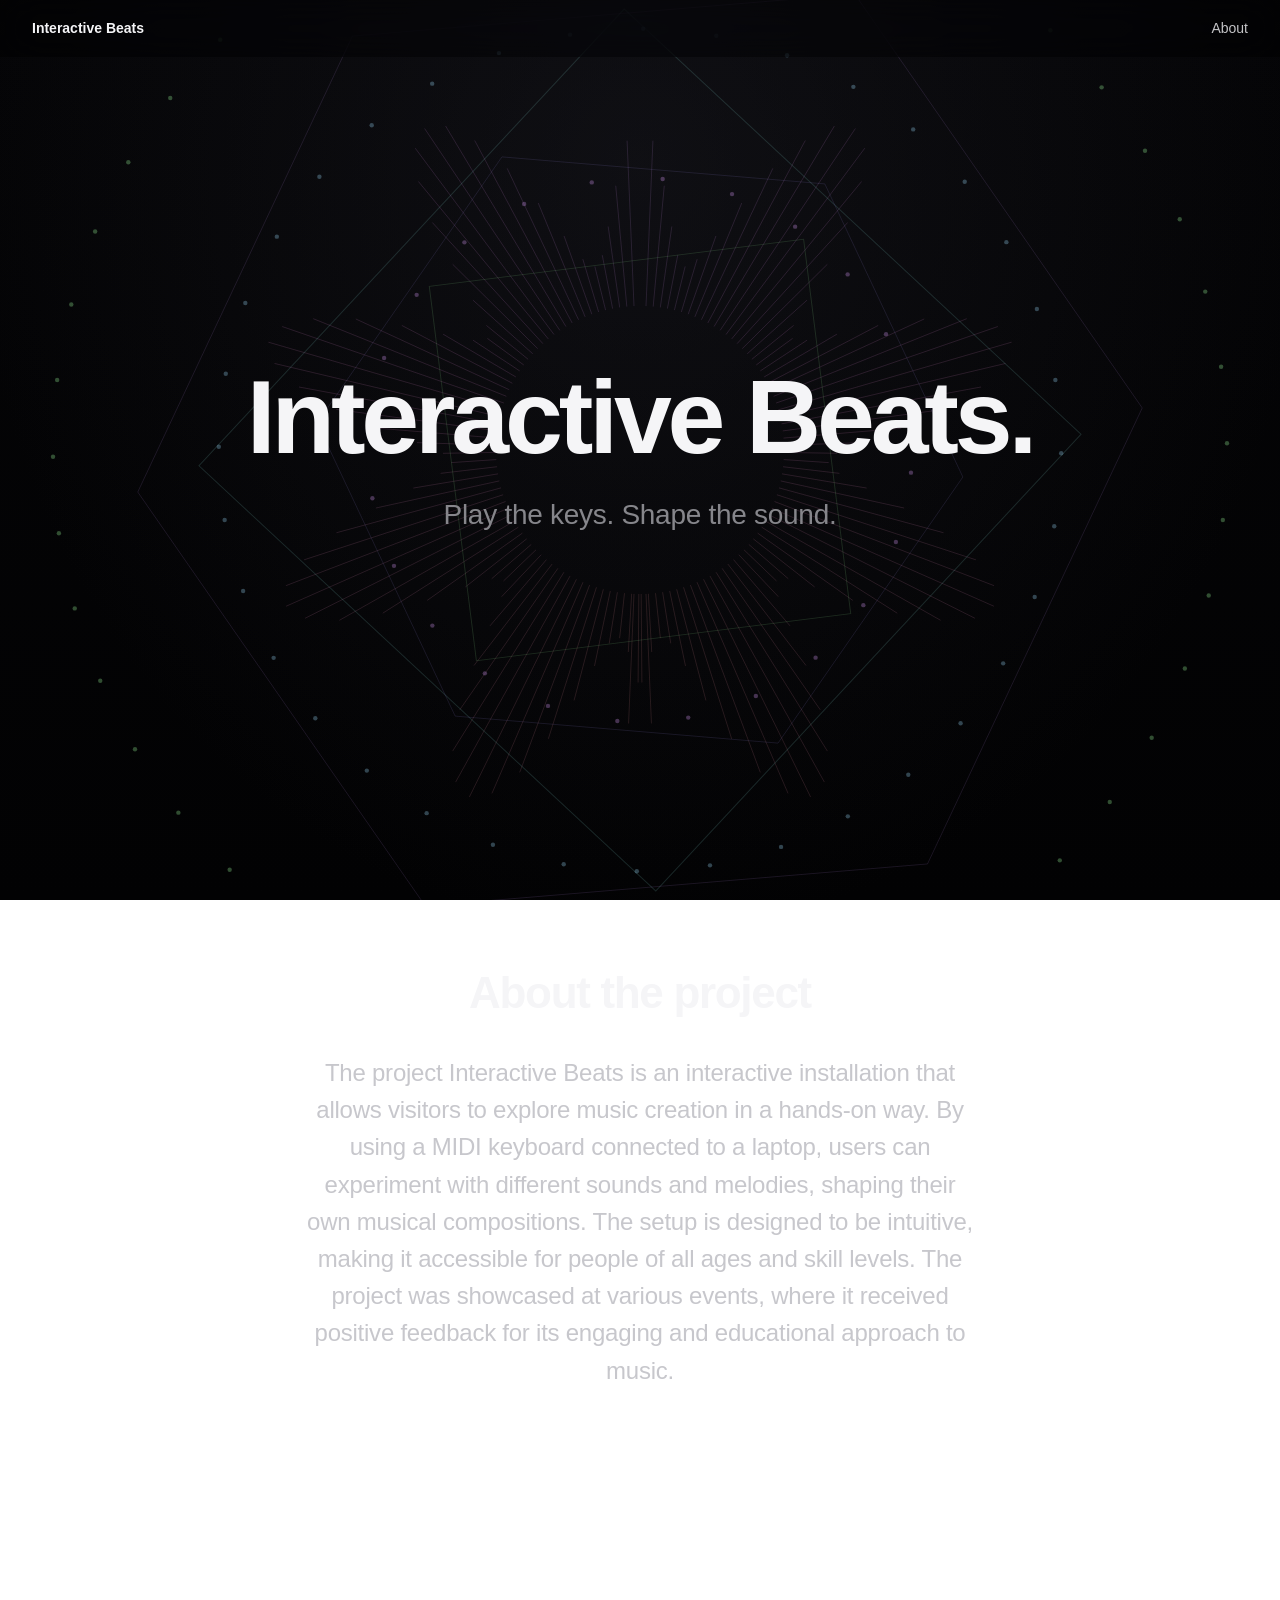
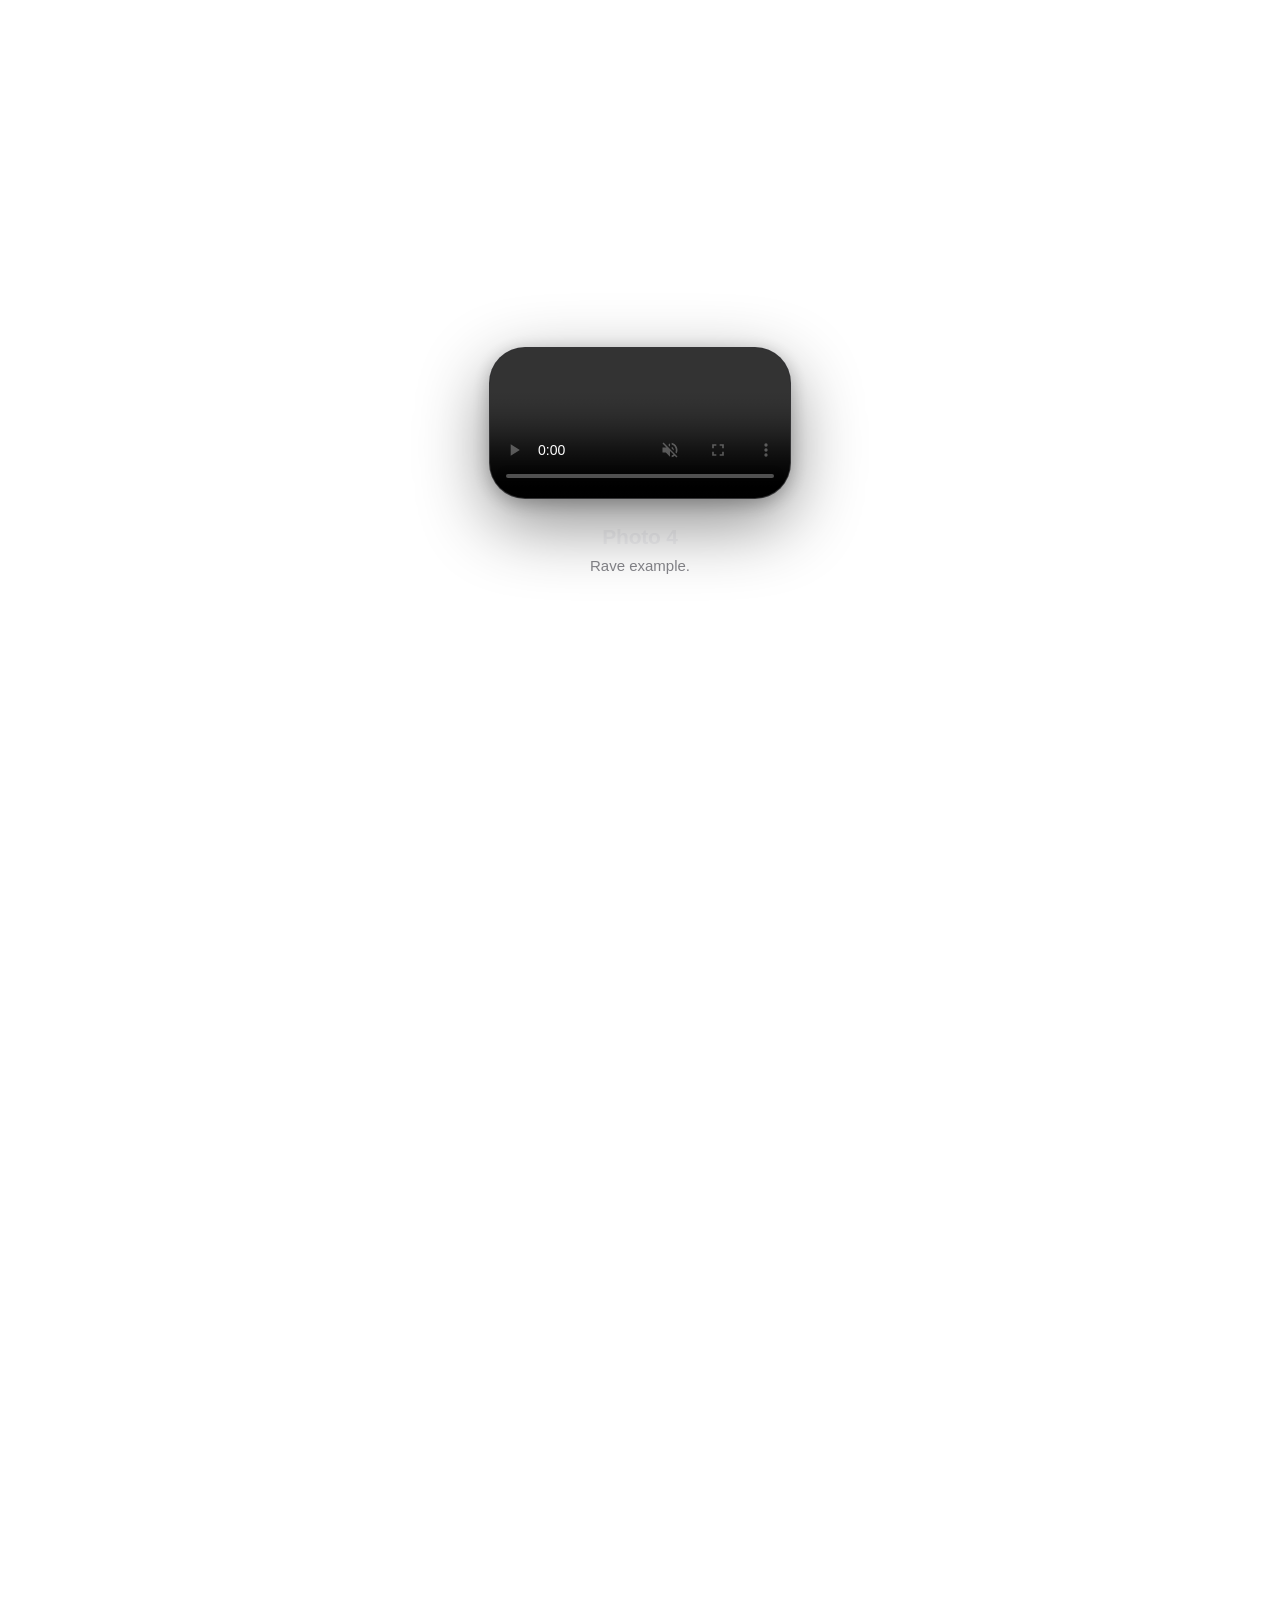
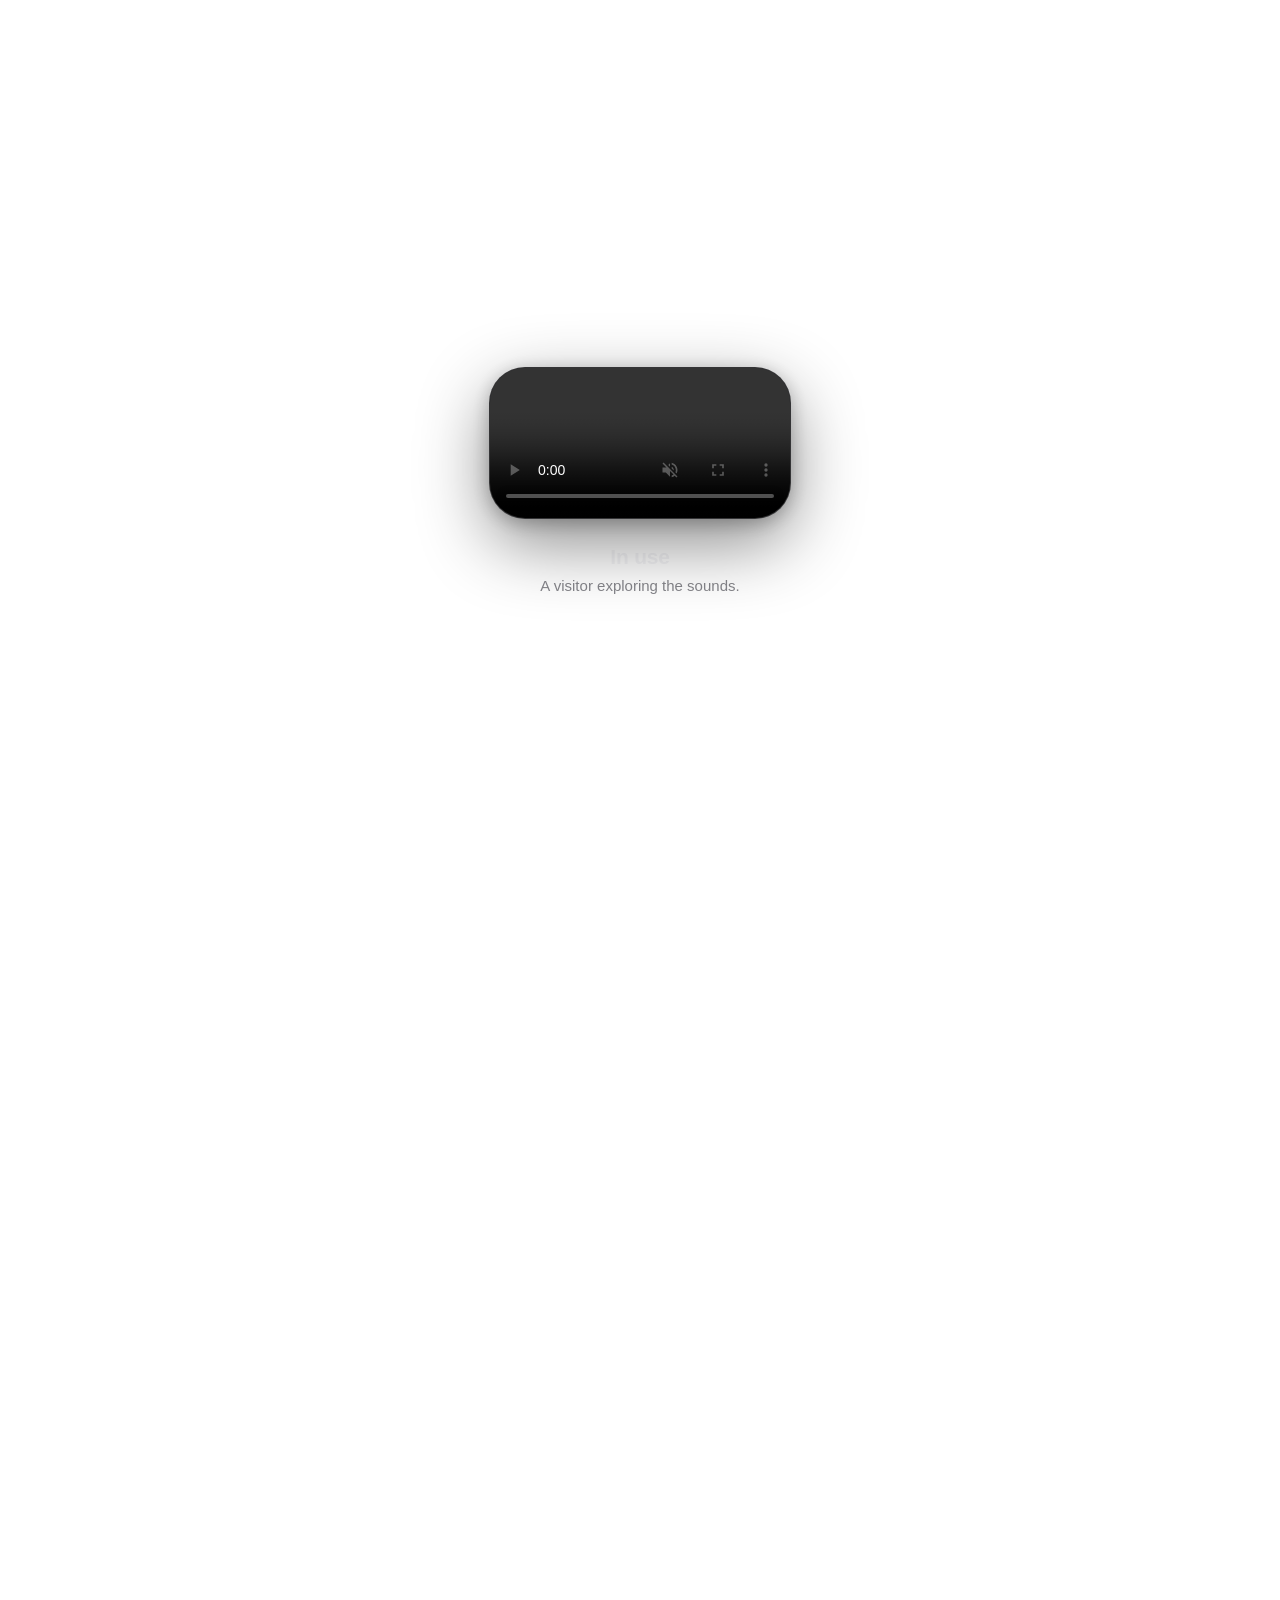
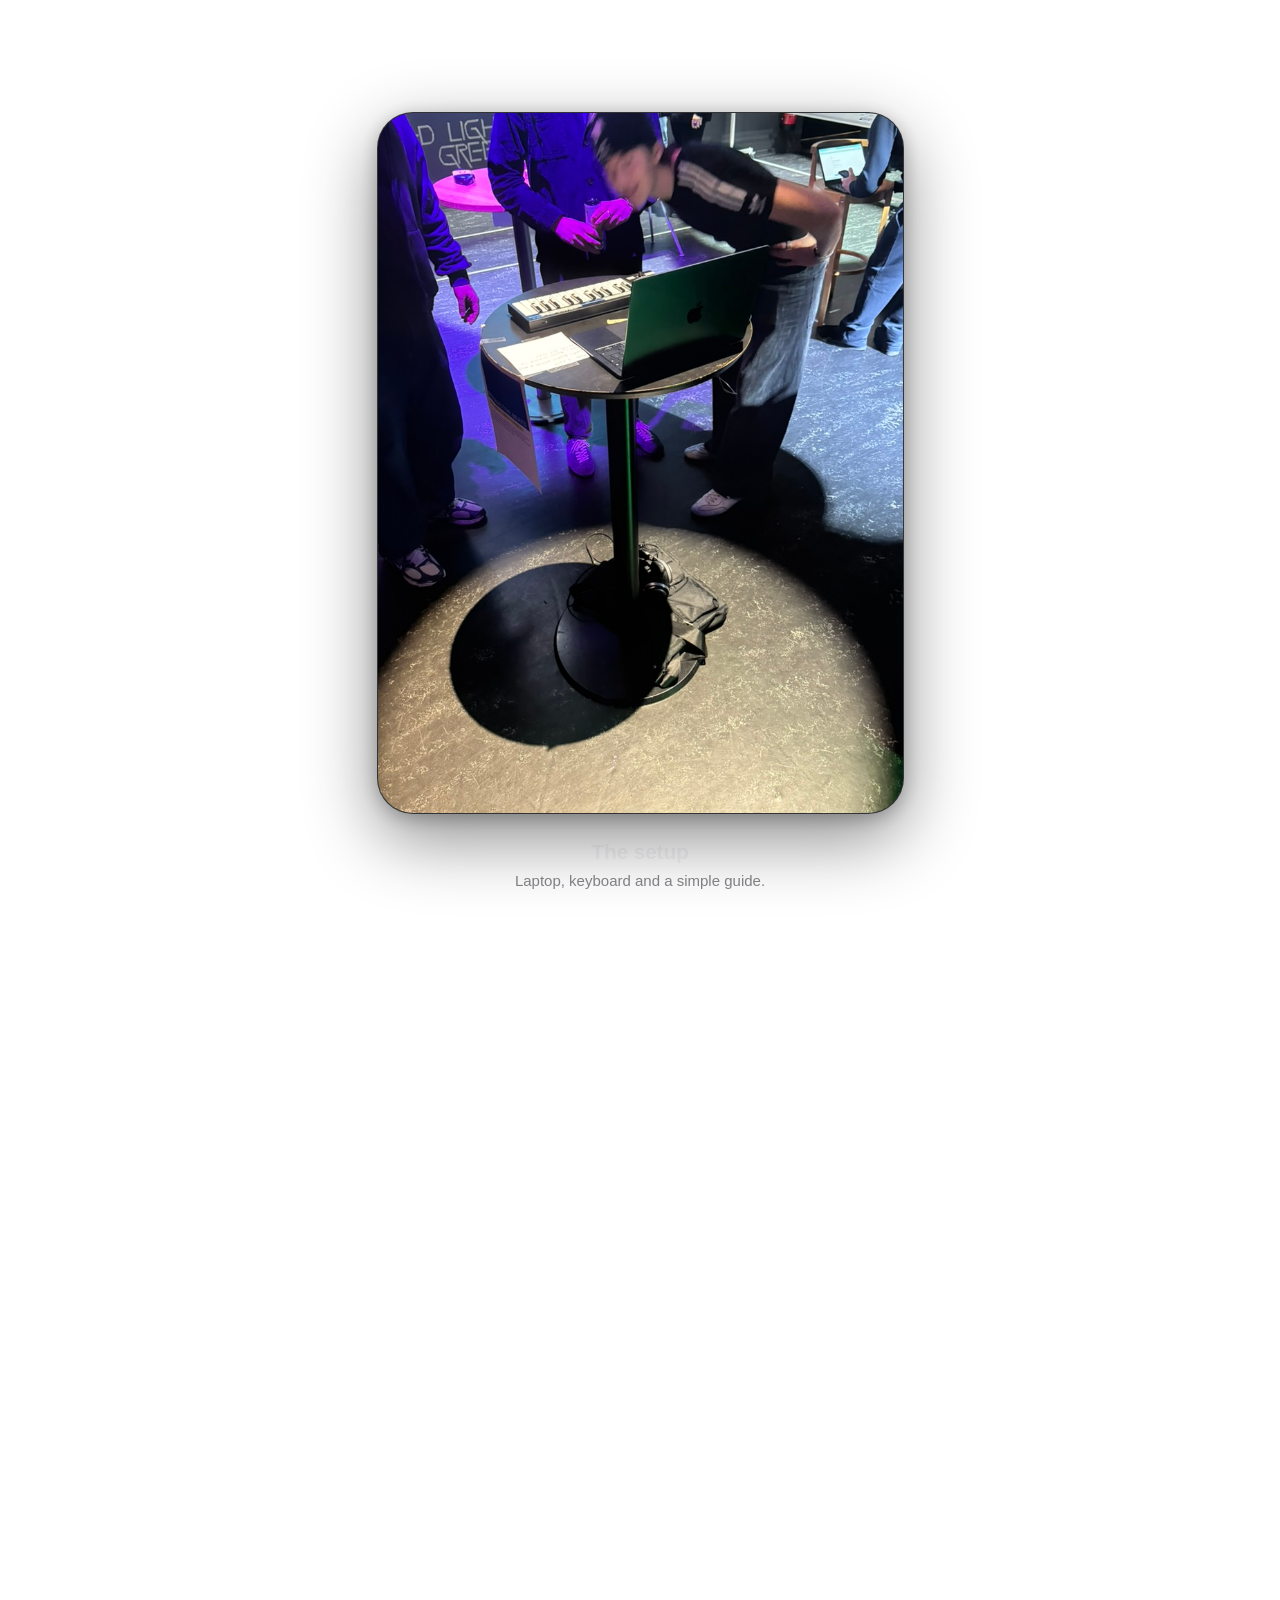
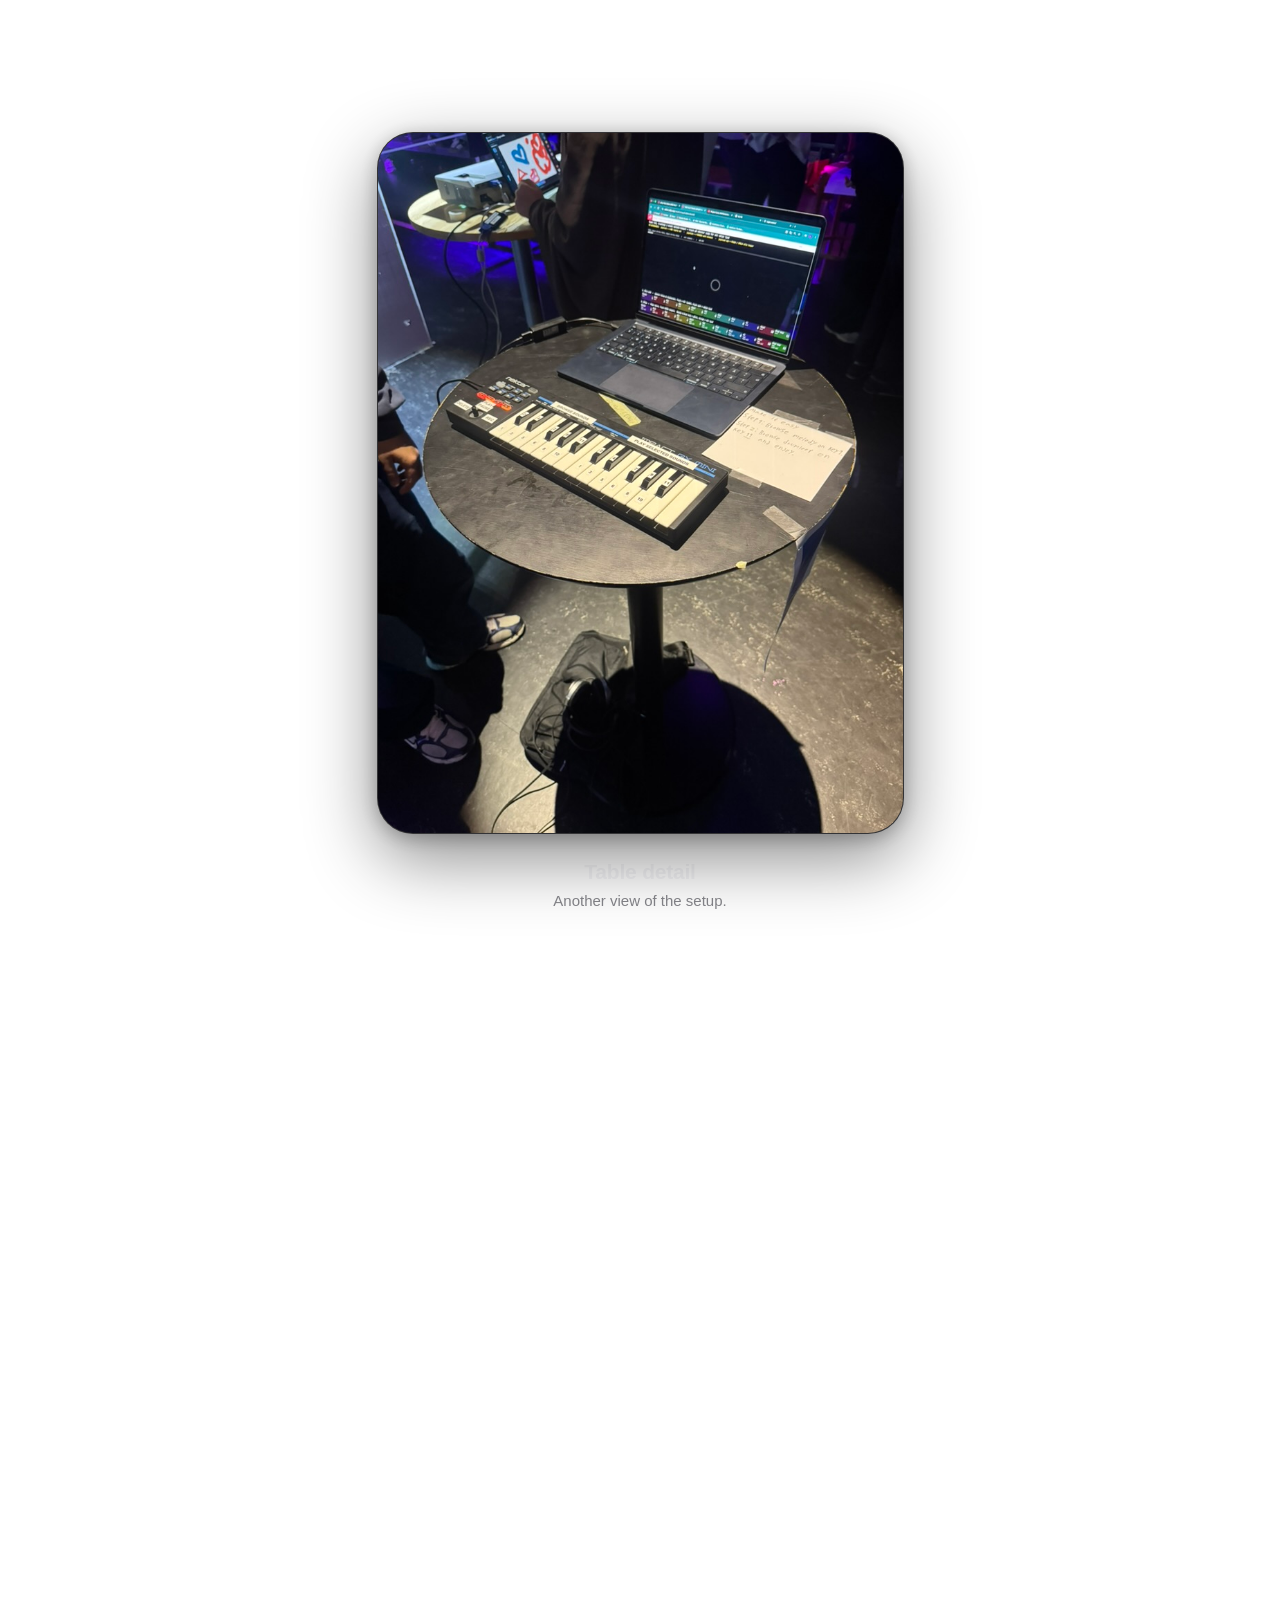
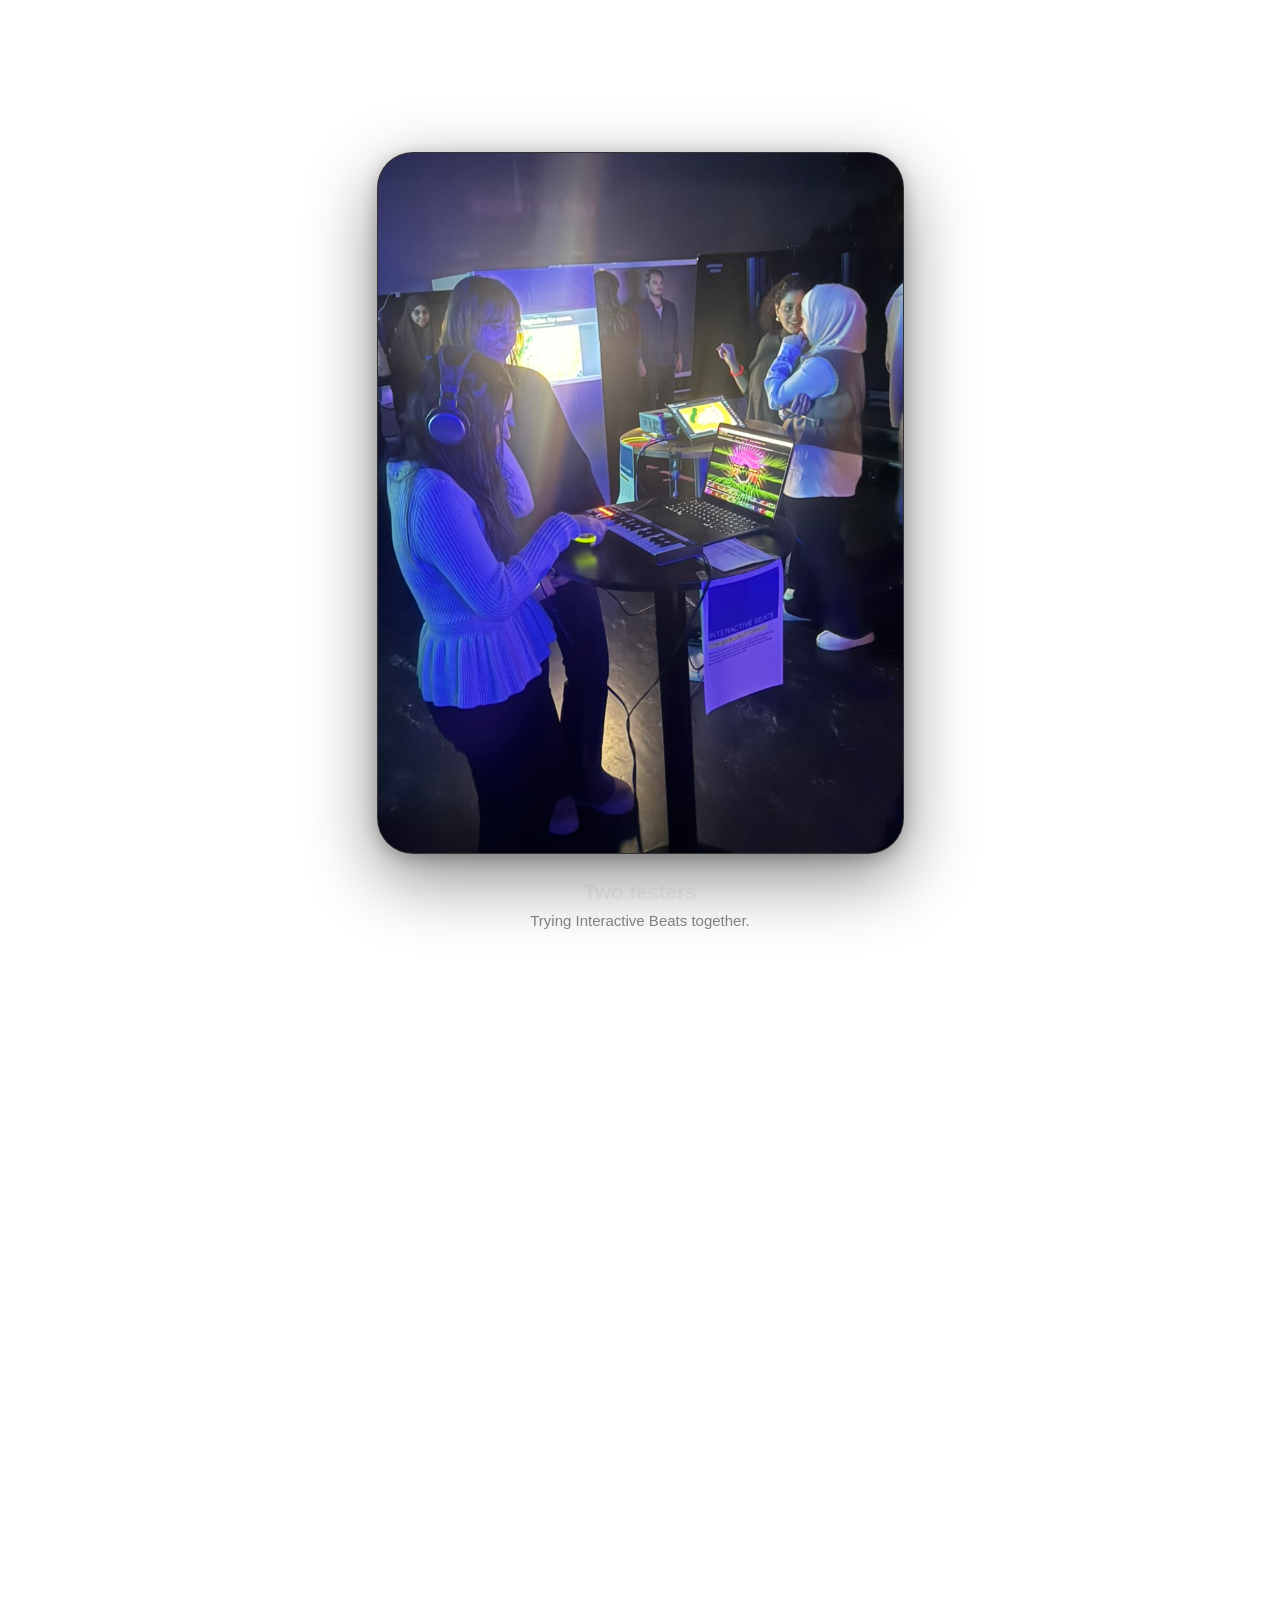
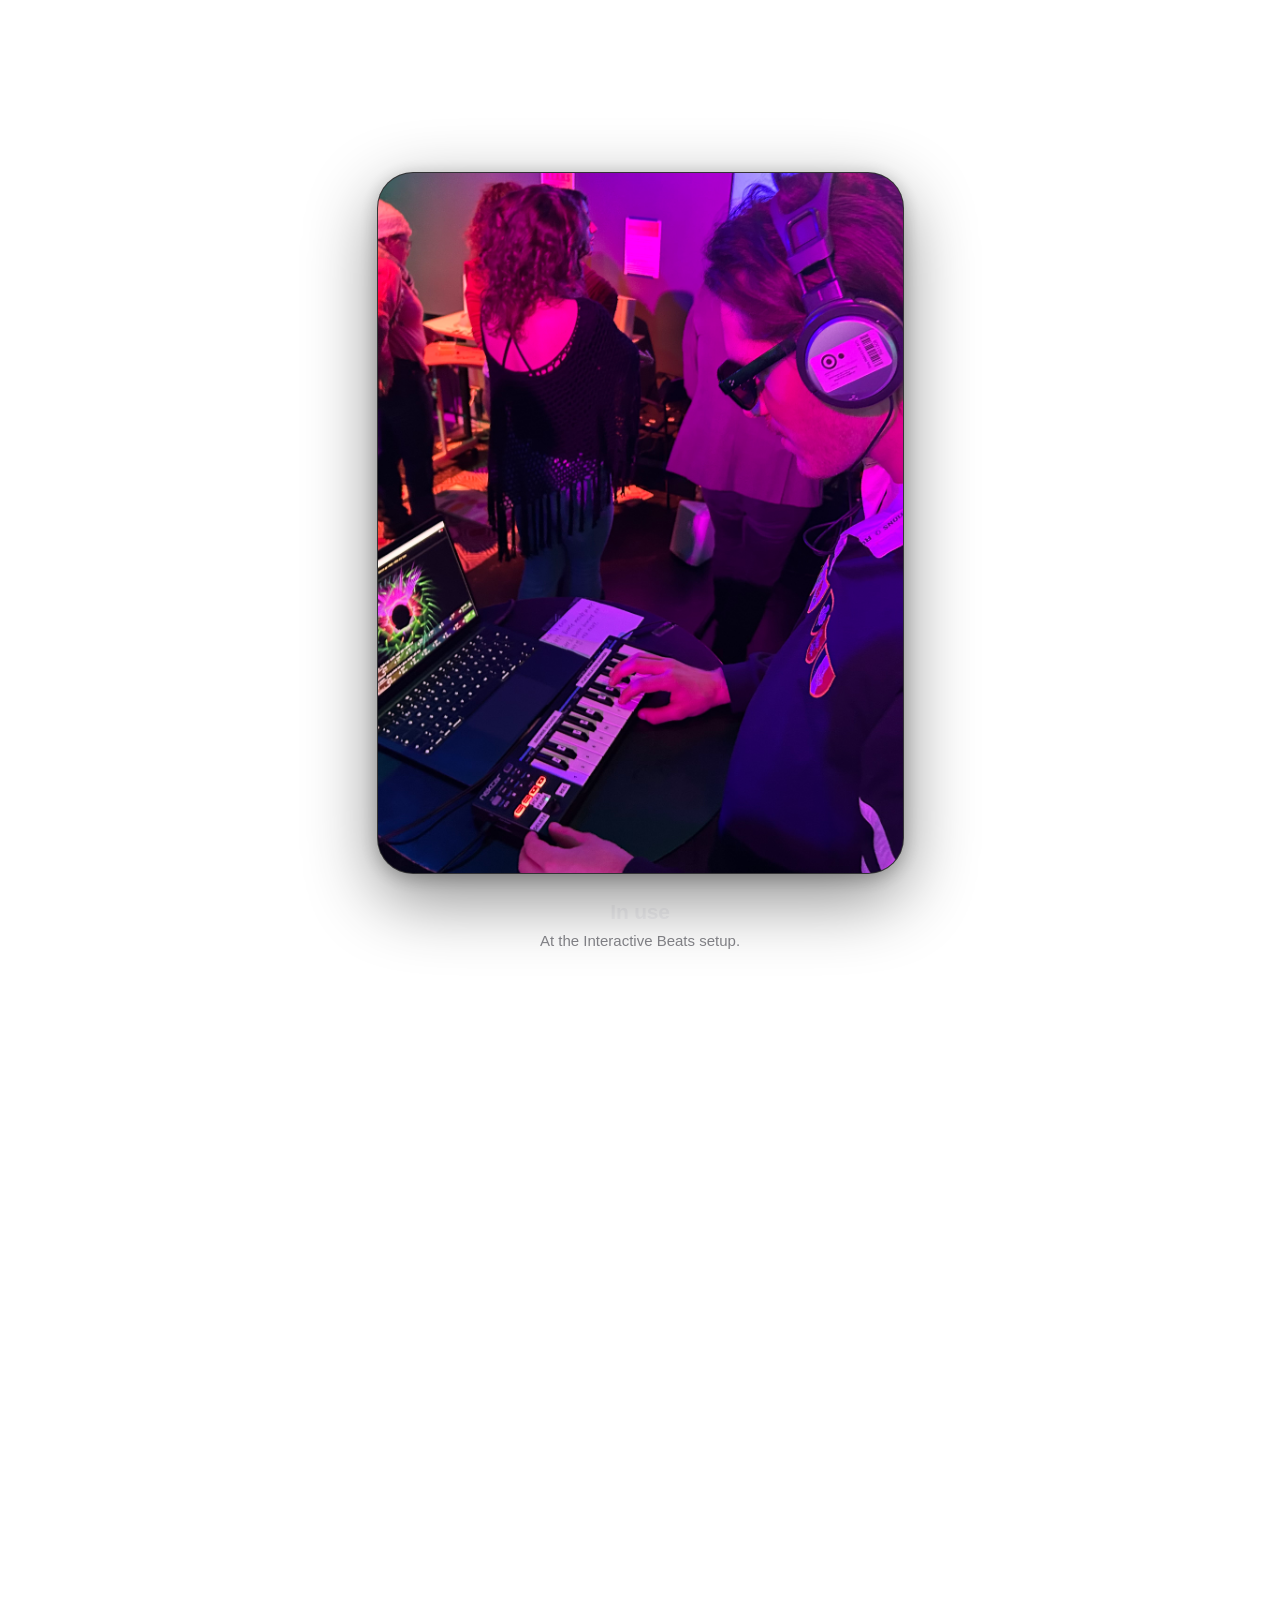
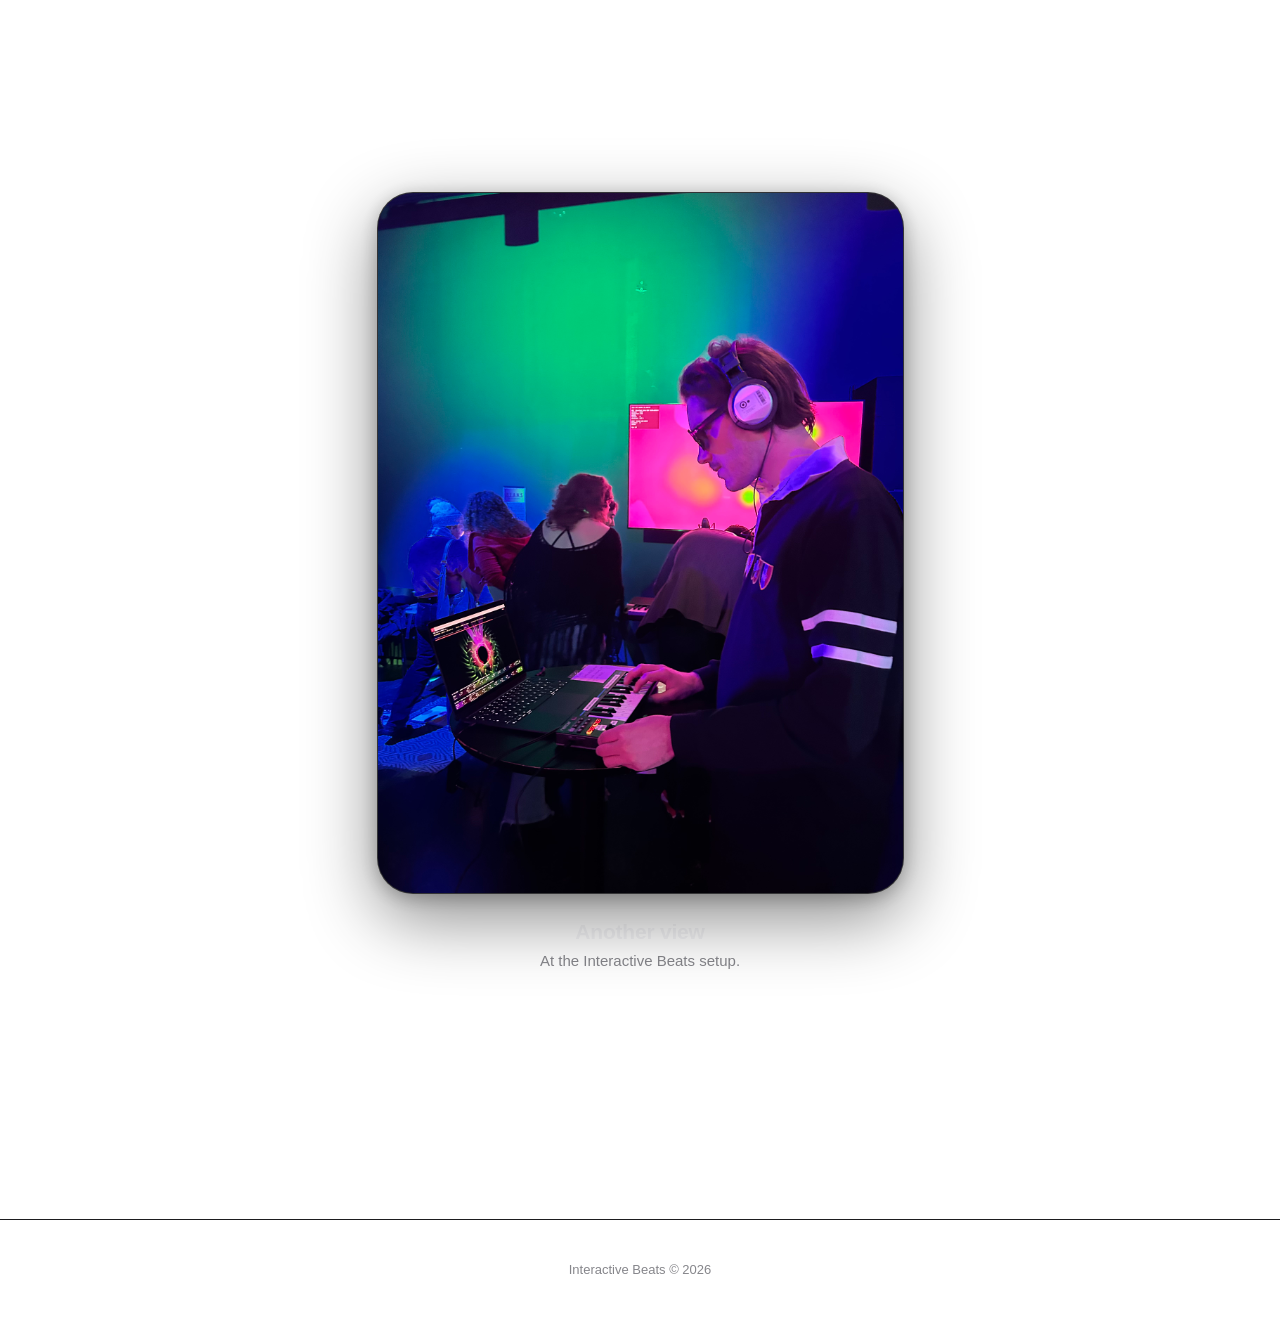
==== Index-3.html @ 43ae275c "next page next page 2" ====
<!DOCTYPE html>
<html lang="en">
<head>
    <meta charset="UTF-8">
    <meta name="viewport" content="width=device-width, initial-scale=1.0">
    <title>Interactive Beats</title>
    <style>
        :root {
            --bg: #050507;
            --fg: #f5f5f7;
            --muted: #86868b;
            --card: #1d1d1f;
            --radius: 36px;
        }

        * { box-sizing: border-box; margin: 0; padding: 0; }

        html { scroll-behavior: smooth; }

        body {
            background:
                radial-gradient(ellipse at 50% 18%, rgba(38, 38, 48, 0.32), transparent 42rem),
                linear-gradient(180deg, #050507 0%, #020203 100%);
            background-attachment: fixed;
            color: var(--fg);
            font-family: -apple-system, BlinkMacSystemFont, "SF Pro Display", "Helvetica Neue", Helvetica, Arial, sans-serif;
            -webkit-font-smoothing: antialiased;
            line-height: 1.5;
            isolation: isolate;
        }

        nav {
            position: fixed;
            top: 0;
            left: 0;
            right: 0;
            z-index: 20;
            display: flex;
            justify-content: space-between;
            align-items: center;
            padding: 18px 32px;
            backdrop-filter: saturate(180%) blur(20px);
            -webkit-backdrop-filter: saturate(180%) blur(20px);
            background: rgba(0,0,0,.45);
            font-size: 14px;
        }
        nav a { color: var(--fg); text-decoration: none; opacity: .8; transition: opacity .2s; }
        nav a:hover { opacity: 1; }
        nav .brand { font-weight: 600; opacity: 1; }

        .hero {
            min-height: 100vh;
            display: flex;
            flex-direction: column;
            align-items: center;
            justify-content: center;
            text-align: center;
            padding: 100px 24px;
        }
        .hero h1 {
            font-size: clamp(44px, 9vw, 104px);
            font-weight: 700;
            letter-spacing: -0.04em;
            line-height: 1.02;
        }
        .hero p {
            margin-top: 24px;
            font-size: clamp(19px, 2.6vw, 28px);
            color: var(--muted);
            letter-spacing: -0.01em;
        }

        .about {
            max-width: 720px;
            margin: 0 auto;
            padding: 60px 24px 140px;
            text-align: center;
        }
        .about h2 {
            font-size: clamp(28px, 4.5vw, 44px);
            font-weight: 700;
            letter-spacing: -0.03em;
            margin-bottom: 28px;
        }
        .about p {
            font-size: clamp(19px, 2.2vw, 24px);
            line-height: 1.55;
            color: #c7c7cc;
            letter-spacing: -0.01em;
        }

        /* Scroll story: each photo stays pinned until the next one arrives */
        .scene {
            height: 180vh;
            position: relative;
        }
        .frame {
            position: sticky;
            top: 0;
            height: 100vh;
            display: flex;
            flex-direction: column;
            align-items: center;
            justify-content: center;
            gap: 22px;
            padding: 80px 24px 40px;
            transform: translate3d(0, var(--frame-y, 0), 0);
            opacity: var(--frame-opacity, 1);
            will-change: transform, opacity;
            transition: transform 80ms linear, opacity 80ms linear;
        }
        .photo {
            height: min(78vh, 860px);
            aspect-ratio: 3 / 4;
            max-width: 100%;
            border-radius: var(--radius);
            overflow: hidden;
            background: var(--card);
            transform: translate3d(0, var(--photo-y, 0px), 0);
            will-change: transform;
            border: 1px solid rgba(255, 255, 255, 0.10);
            box-shadow:
                0 24px 70px rgba(0, 0, 0, 0.46),
                0 4px 18px rgba(0, 0, 0, 0.24),
                inset 0 1px 0 rgba(255, 255, 255, 0.08);
        }
        .photo.video-photo {
            display: block;
            width: auto;
            height: auto;
            aspect-ratio: auto;
            max-width: min(90vw, 1280px);
            max-height: min(68vh, 760px);
            object-fit: contain;
        }
        .photo img {
            width: 100%;
            height: 100%;
            object-fit: cover;
            display: block;
            border-radius: calc(var(--radius) - 1px);
            transform: scale(1.012);
        }

        .photo.placeholder {
            display: flex;
            align-items: center;
            justify-content: center;
            color: #48484a;
            font-size: 15px;
            letter-spacing: .06em;
            text-transform: uppercase;
            border: 1px dashed #2c2c2e;
        }

        .caption { text-align: center; }
        .caption h3 { font-size: 21px; font-weight: 600; letter-spacing: -0.01em; }
        .caption p { color: var(--muted); font-size: 15px; margin-top: 2px; }

        /* Last scene doesn't need the extra scroll room */
        .scene:last-of-type { height: 130vh; }

        footer {
            text-align: center;
            color: var(--muted);
            font-size: 13px;
            padding: 40px 24px 60px;
            border-top: 1px solid #1d1d1f;
            position: relative;
        }

        /* Ambient background graphic (transparent canvas behind everything) */
        #bg {
            position: fixed;
            inset: 0;
            width: 100%;
            height: 100%;
            z-index: -1;
            pointer-events: none;
        }

        @media (max-width: 820px) {
            nav { padding: 16px 20px; }
            .photo { height: auto; width: min(92%, 500px); }
            .photo.video-photo {
                width: auto;
                height: auto;
                max-width: 94vw;
                max-height: 58vh;
            }
        }
    </style>
</head>
<body>

    <canvas id="bg" aria-hidden="true"></canvas>

    <nav>
        <a class="brand" href="#top">Interactive Beats</a>
        <a href="#about">About</a>
    </nav>

    <header class="hero" id="top">
        <h1>Interactive Beats.</h1>
        <p>Play the keys. Shape the sound.</p>
    </header>

    <section class="about" id="about">
        <h2>About the project</h2>
    
        <p>
            The project Interactive Beats is an interactive installation that allows visitors to explore music creation in a hands-on way. By using a MIDI keyboard connected to a laptop, users can experiment with different sounds and melodies, shaping their own musical compositions. The setup is designed to be intuitive, making it accessible for people of all ages and skill levels. The project was showcased at various events, where it received positive feedback for its engaging and educational approach to music. 
        </p>
    </section>

    <div class="scene">
        <div class="frame">
            <video class="photo video-photo scroll-play-video" muted playsinline controls preload="metadata" aria-label="Rave example video">
                <source src="photos/Rave%20exempel%202.mov" type="video/quicktime">
                Your browser does not support embedded video.
            </video>
            <div class="caption"><h3>Photo 4</h3><p>Rave example.</p></div>
        </div>
    </div>

    <div class="scene">
        <div class="frame">
            <video class="photo video-photo scroll-play-video" muted playsinline controls preload="metadata" aria-label="Visitor using the Interactive Beats table">
                <source src="photos/Video%20in%20use.mp4" type="video/mp4">
                Your browser does not support embedded video.
            </video>
            <div class="caption"><h3>In use</h3><p>A visitor exploring the sounds.</p></div>
        </div>
    </div>

    <div class="scene">
        <div class="frame">
            <div class="photo"><img src="photos/Table.jpg" alt="Laptop and MIDI keyboard on a table with instructions"></div>
            <div class="caption"><h3>The setup</h3><p>Laptop, keyboard and a simple guide.</p></div>
        </div>
    </div>

    <div class="scene">
        <div class="frame">
            <div class="photo"><img src="photos/Table2.jpg" alt="Another view of the Interactive Beats table setup"></div>
            <div class="caption"><h3>Table detail</h3><p>Another view of the setup.</p></div>
        </div>
    </div>

    <div class="scene">
        <div class="frame">
            <div class="photo"><img src="photos/Two%20testers.jpeg" alt="Two testers with Interactive Beats"></div>
            <div class="caption"><h3>Two testers</h3><p>Trying Interactive Beats together.</p></div>
        </div>
    </div>

    <div class="scene">
        <div class="frame">
            <div class="photo"><img src="photos/ME.jpg" alt="Project creator at the Interactive Beats setup"></div>
            <div class="caption"><h3>In use</h3><p>At the Interactive Beats setup.</p></div>
        </div>
    </div>

    <div class="scene">
        <div class="frame">
            <div class="photo"><img src="photos/ME%202.jpg" alt="Another photo of the project creator at the Interactive Beats setup"></div>
            <div class="caption"><h3>Another view</h3><p>At the Interactive Beats setup.</p></div>
        </div>
    </div>

    <footer>Interactive Beats &copy; 2026</footer>

    <script>
        /* Play the in-use video while its scene is visible, and pause it offscreen. */
        (() => {
            const videos = document.querySelectorAll('.scroll-play-video');
            if (!videos.length || !('IntersectionObserver' in window)) return;

            videos.forEach((video) => {
                const observer = new IntersectionObserver(([entry]) => {
                    if (entry.isIntersecting) {
                        video.play().catch((error) => {
                            if (error.name !== 'NotAllowedError') {
                                console.error('Unable to play the video:', error);
                            }
                        });
                    } else {
                        video.pause();
                    }
                }, { threshold: 0.6 });

                observer.observe(video);
            });
        })();

        /* Smooth the pinned photo frames as they arrive and leave during scrolling. */
        (() => {
            const scenes = [...document.querySelectorAll('.scene')];
            const reduce = window.matchMedia('(prefers-reduced-motion: reduce)').matches;
            let frameRequested = false;

            function clamp(value, min, max) {
                return Math.max(min, Math.min(max, value));
            }

            function smoothstep(value) {
                return value * value * (3 - 2 * value);
            }

            function updateFrames() {
                frameRequested = false;
                if (reduce) return;

                scenes.forEach((scene) => {
                    const frame = scene.querySelector('.frame');
                    const rect = scene.getBoundingClientRect();
                    const viewport = window.innerHeight;
                    const scrollRange = Math.max(1, rect.height - viewport);
                    const progress = clamp(-rect.top / scrollRange, 0, 1);
                    const photo = scene.querySelector('.photo');

                    const enter = smoothstep(clamp((viewport - rect.top) / (viewport * 0.55), 0, 1));
                    const leave = smoothstep(clamp((progress - 0.72) / 0.28, 0, 1));

                    photo.style.setProperty('--photo-y', `${-progress * 12}px`);
                    const entranceY = (1 - enter) * 7;
                    const exitY = -leave * 9;
                    frame.style.setProperty('--frame-y', `calc(${entranceY}vh + ${exitY}vh)`);
                    frame.style.setProperty('--frame-opacity', (1 - leave * 0.12).toFixed(3));
                });
            }

            function requestUpdate() {
                if (frameRequested) return;
                frameRequested = true;
                requestAnimationFrame(updateFrames);
            }

            window.addEventListener('scroll', requestUpdate, { passive: true });
            window.addEventListener('resize', requestUpdate);
            updateFrames();
        })();

        /* Background: a quiet, transparent echo of the Interactive Beats visuals
           (rings of dots, rotating squares, mirrored rays, hexagons).
           Very low opacity, slow motion; scrolling nudges rotation and hue. */
        (() => {
            const cv = document.getElementById('bg');
            const g = cv.getContext('2d');
            const reduce = window.matchMedia('(prefers-reduced-motion: reduce)').matches;
            let w = 0, h = 0, dpr = 1;

            function resize() {
                dpr = Math.min(window.devicePixelRatio || 1, 2);
                w = window.innerWidth; h = window.innerHeight;
                cv.width = w * dpr; cv.height = h * dpr;
                g.setTransform(dpr, 0, 0, dpr, 0, 0);
            }
            window.addEventListener('resize', resize);
            resize();

            const hsla = (hue, a) => `hsla(${hue % 360}, 70%, 75%, ${a})`;

            function hexagon(r, rot) {
                g.beginPath();
                for (let k = 0; k < 6; k++) {
                    const a = rot + Math.PI * 2 * k / 6;
                    g.lineTo(Math.cos(a) * r, Math.sin(a) * r);
                }
                g.closePath();
                g.stroke();
            }

            function draw(ms) {
                const t = reduce ? 0 : ms / 1000;
                const sc = window.scrollY || 0;
                const base = Math.min(w, h);
                const hueShift = sc * 0.03;          // scrolling slowly drifts the colours

                g.clearRect(0, 0, w, h);
                g.save();
                g.translate(w / 2, h / 2);

                // Mirrored rays (melody)
                g.lineWidth = 1;
                for (let k = 0; k < 64; k++) {
                    const ang = Math.PI * k / 63 - Math.PI / 2 + t * 0.01 + sc * 0.0001;
                    const v = 0.5 + 0.5 * Math.sin(k * 0.45 + t * 0.7);
                    const r0 = base * 0.16, r1 = r0 + base * (0.05 + v * 0.22);
                    g.strokeStyle = hsla(280 + k * 1.2 + hueShift, 0.14);
                    g.beginPath();
                    g.moveTo(Math.cos(ang) * r0, Math.sin(ang) * r0);
                    g.lineTo(Math.cos(ang) * r1, Math.sin(ang) * r1);
                    g.moveTo(-Math.cos(ang) * r0, Math.sin(ang) * r0);
                    g.lineTo(-Math.cos(ang) * r1, Math.sin(ang) * r1);
                    g.stroke();
                }

                // Rotating squares (drum loop)
                for (let k = 0; k < 2; k++) {
                    g.save();
                    g.rotate(-t * 0.03 * (k + 1) + k + sc * 0.0004);
                    const s = base * (0.42 + k * 0.28) * (1 + 0.01 * Math.sin(t * 0.8 + k));
                    g.strokeStyle = hsla(120 + k * 55 + hueShift, 0.15);
                    g.strokeRect(-s / 2, -s / 2, s, s);
                    g.restore();
                }

                // Hexagons (melody FX)
                for (let k = 0; k < 2; k++) {
                    g.strokeStyle = hsla(250 + k * 20 + hueShift, 0.13);
                    hexagon(base * (0.36 + k * 0.2), t * 0.02 * (k ? -1 : 1) + sc * 0.0003);
                }

                // Rings of dots
                const rings = [[24, 0.30, 280], [36, 0.47, 200], [48, 0.66, 120]];
                rings.forEach(([count, rad, hue], n) => {
                    const R = base * rad * (1 + 0.012 * Math.sin(t * 0.6 + n));
                    const dir = n % 2 ? -1 : 1;
                    g.fillStyle = hsla(hue + hueShift, 0.32);
                    for (let k = 0; k < count; k++) {
                        const ang = Math.PI * 2 * k / count + dir * (t * 0.02 * (n + 1) + sc * 0.0002);
                        g.beginPath();
                        g.arc(Math.cos(ang) * R, Math.sin(ang) * R, 2.2, 0, Math.PI * 2);
                        g.fill();
                    }
                });

                g.restore();
                if (!reduce) requestAnimationFrame(draw);
            }

            if (reduce) { draw(0); window.addEventListener('scroll', () => draw(0), { passive: true }); }
            else requestAnimationFrame(draw);
        })();
    </script>

</body>
</html>
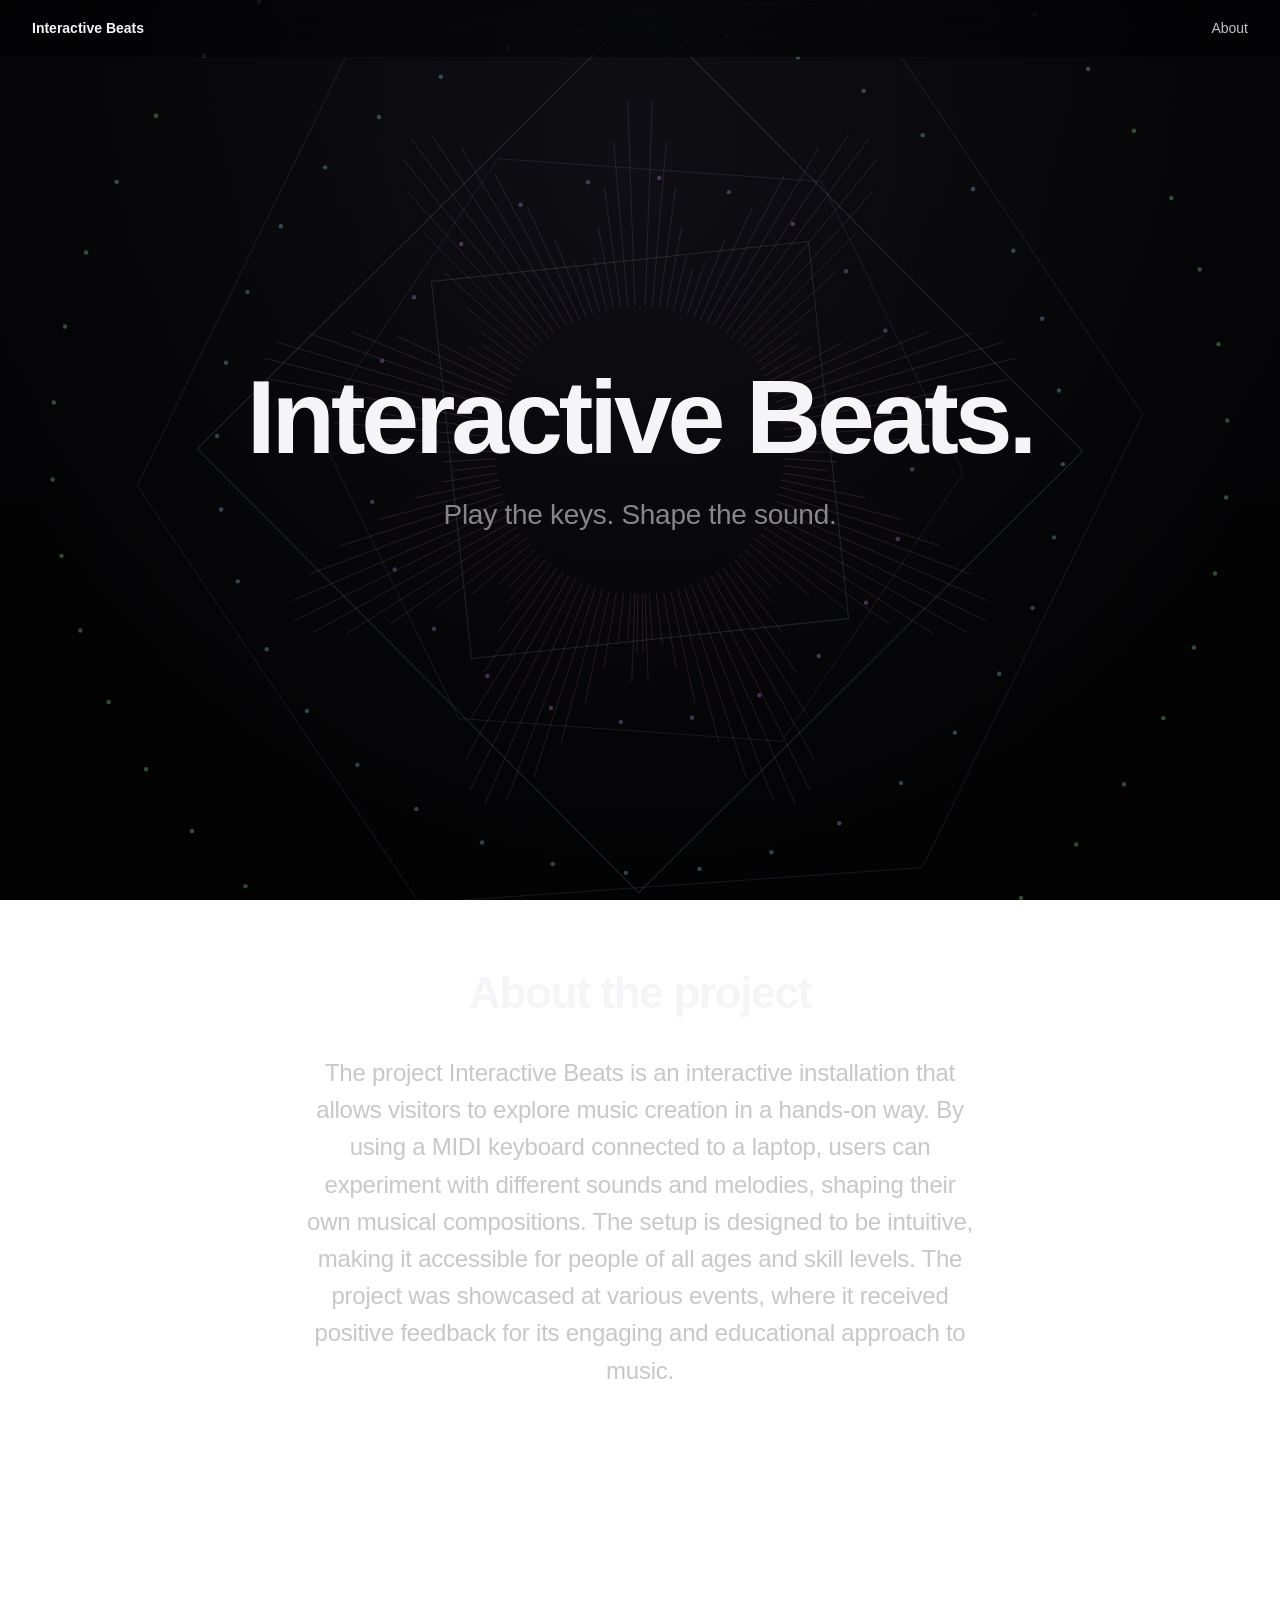
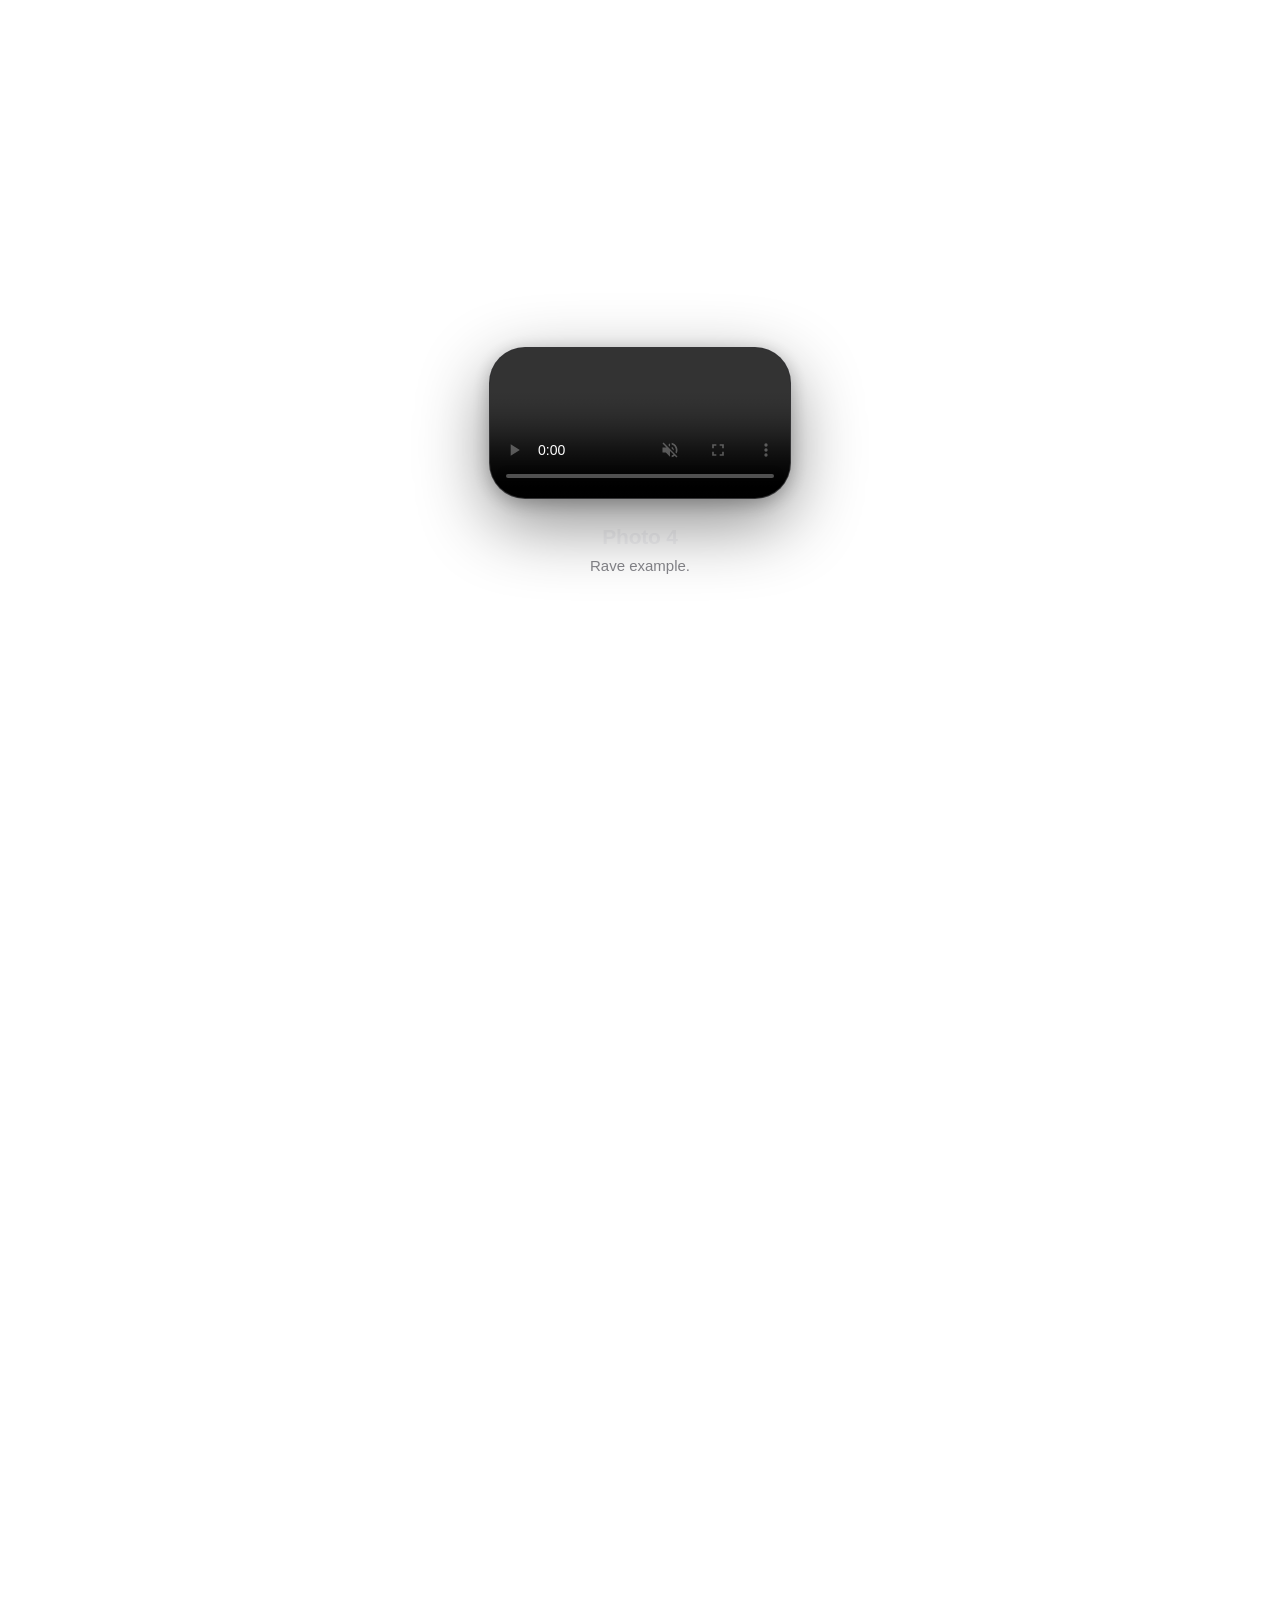
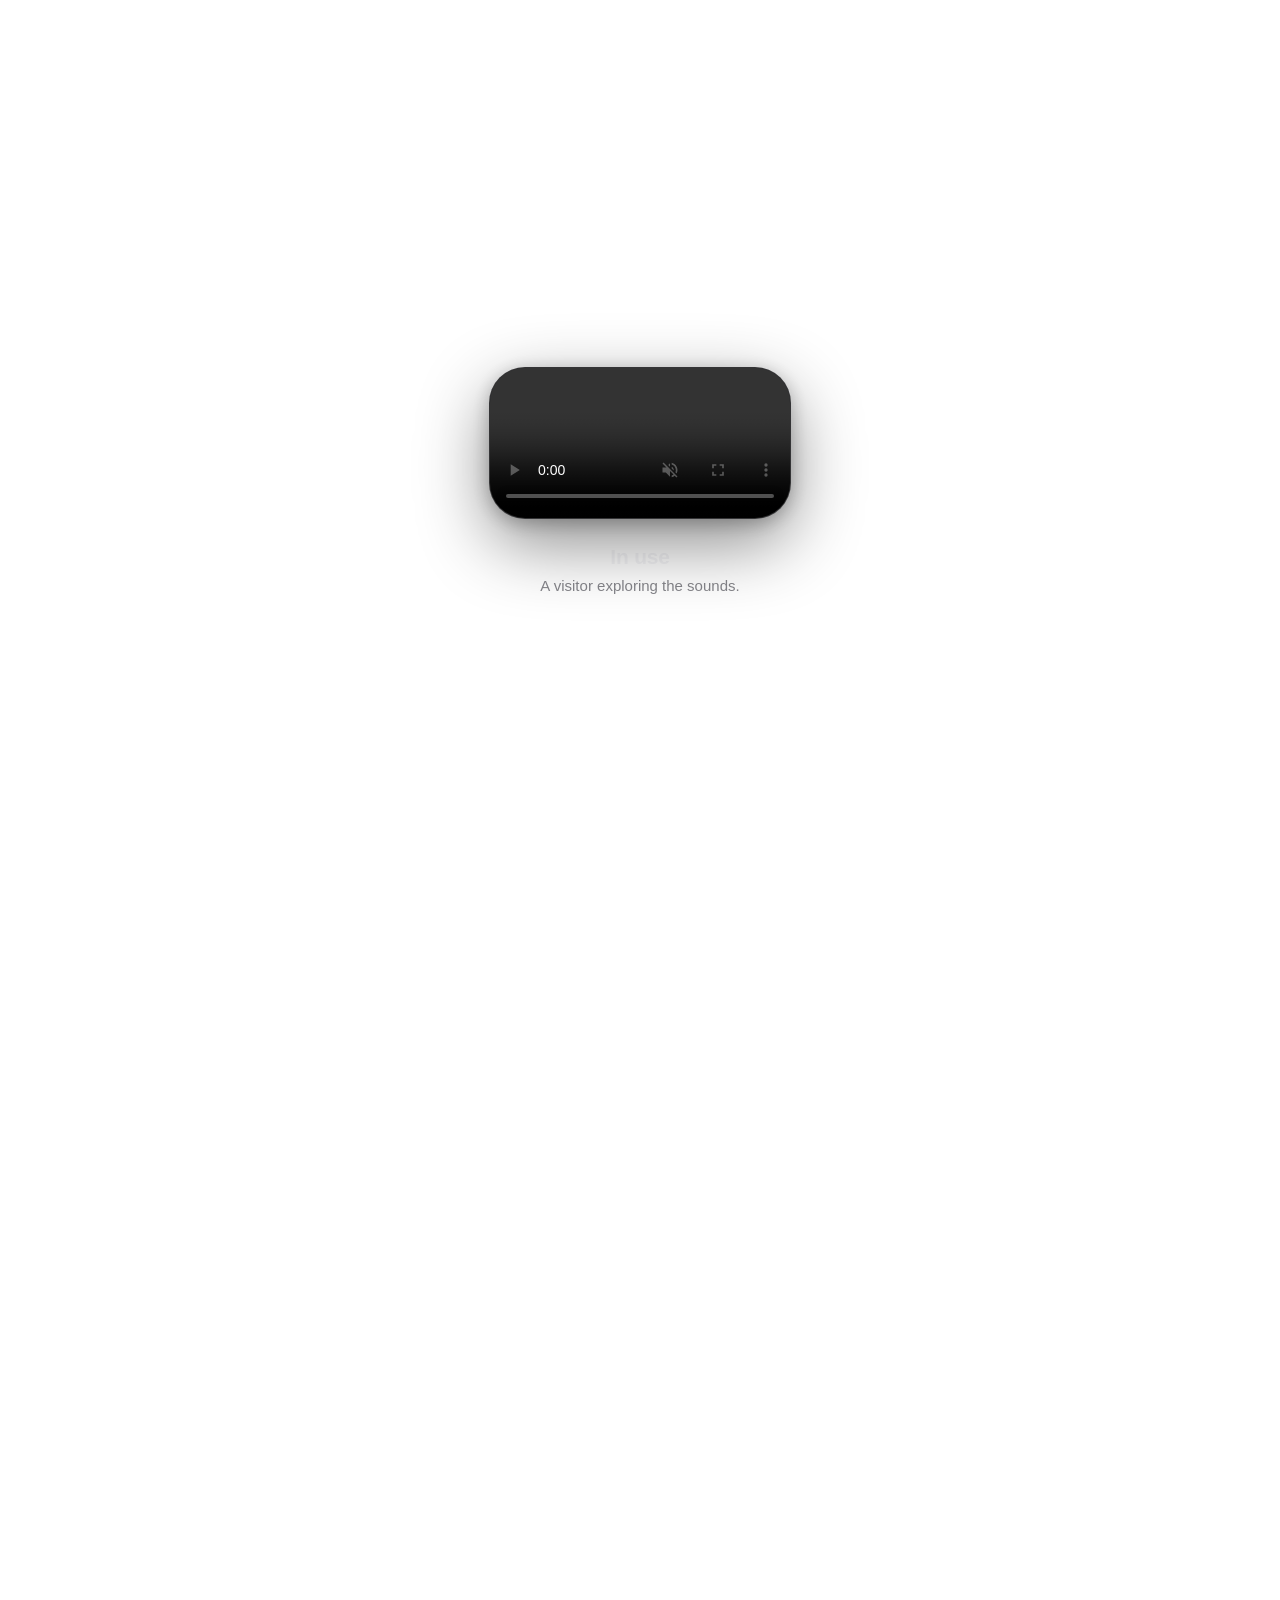
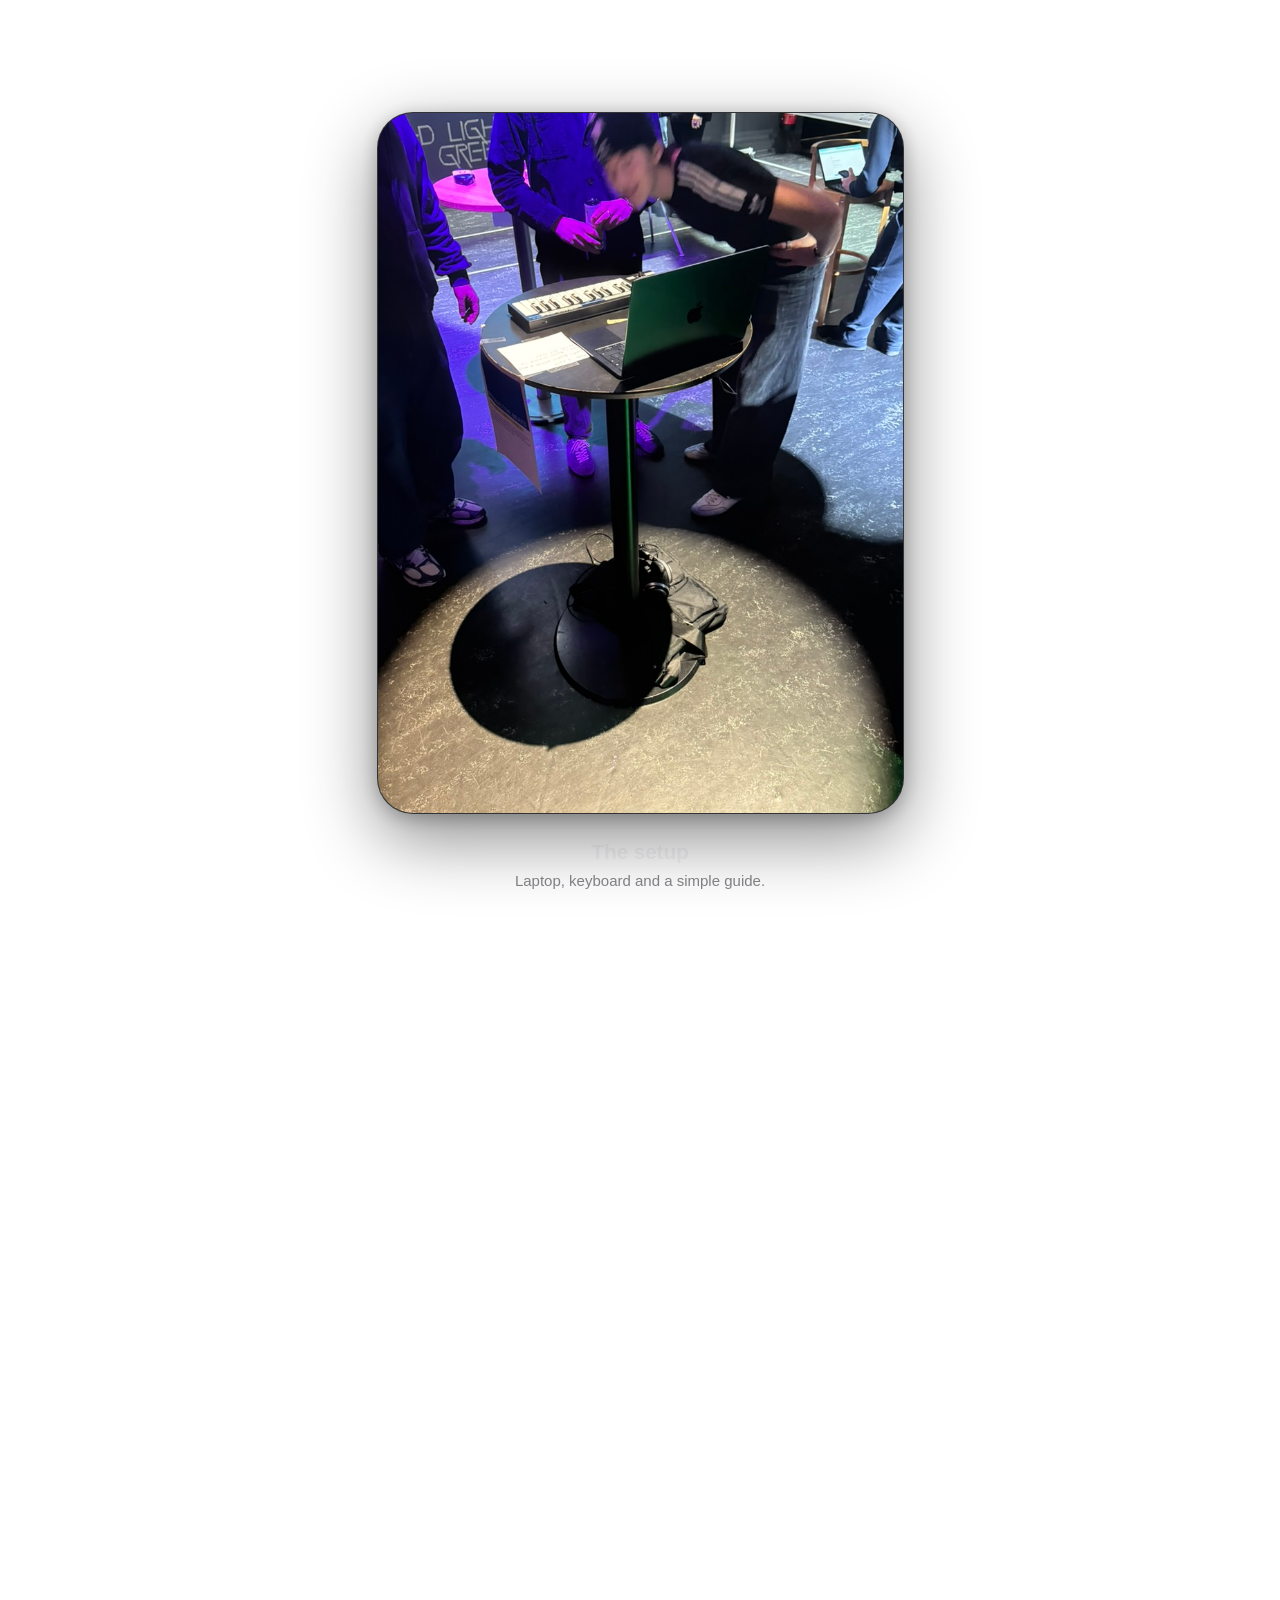
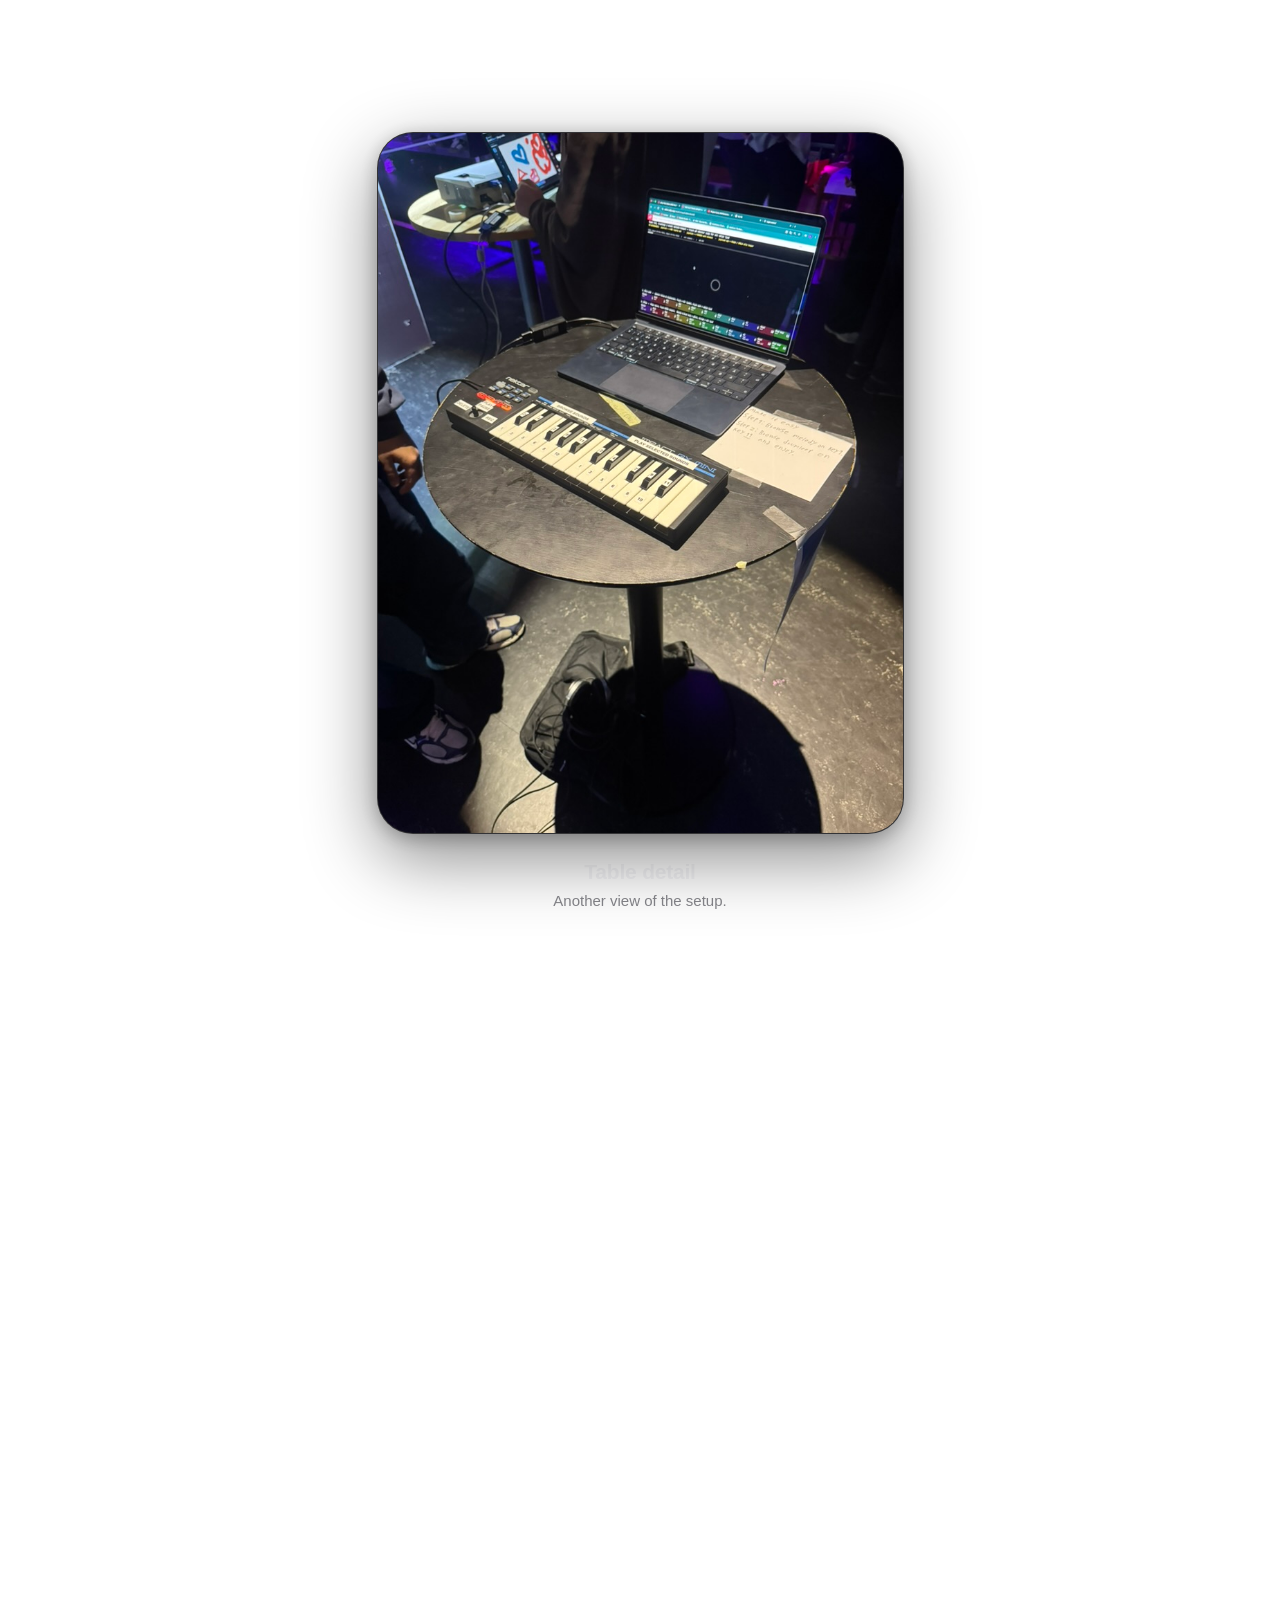
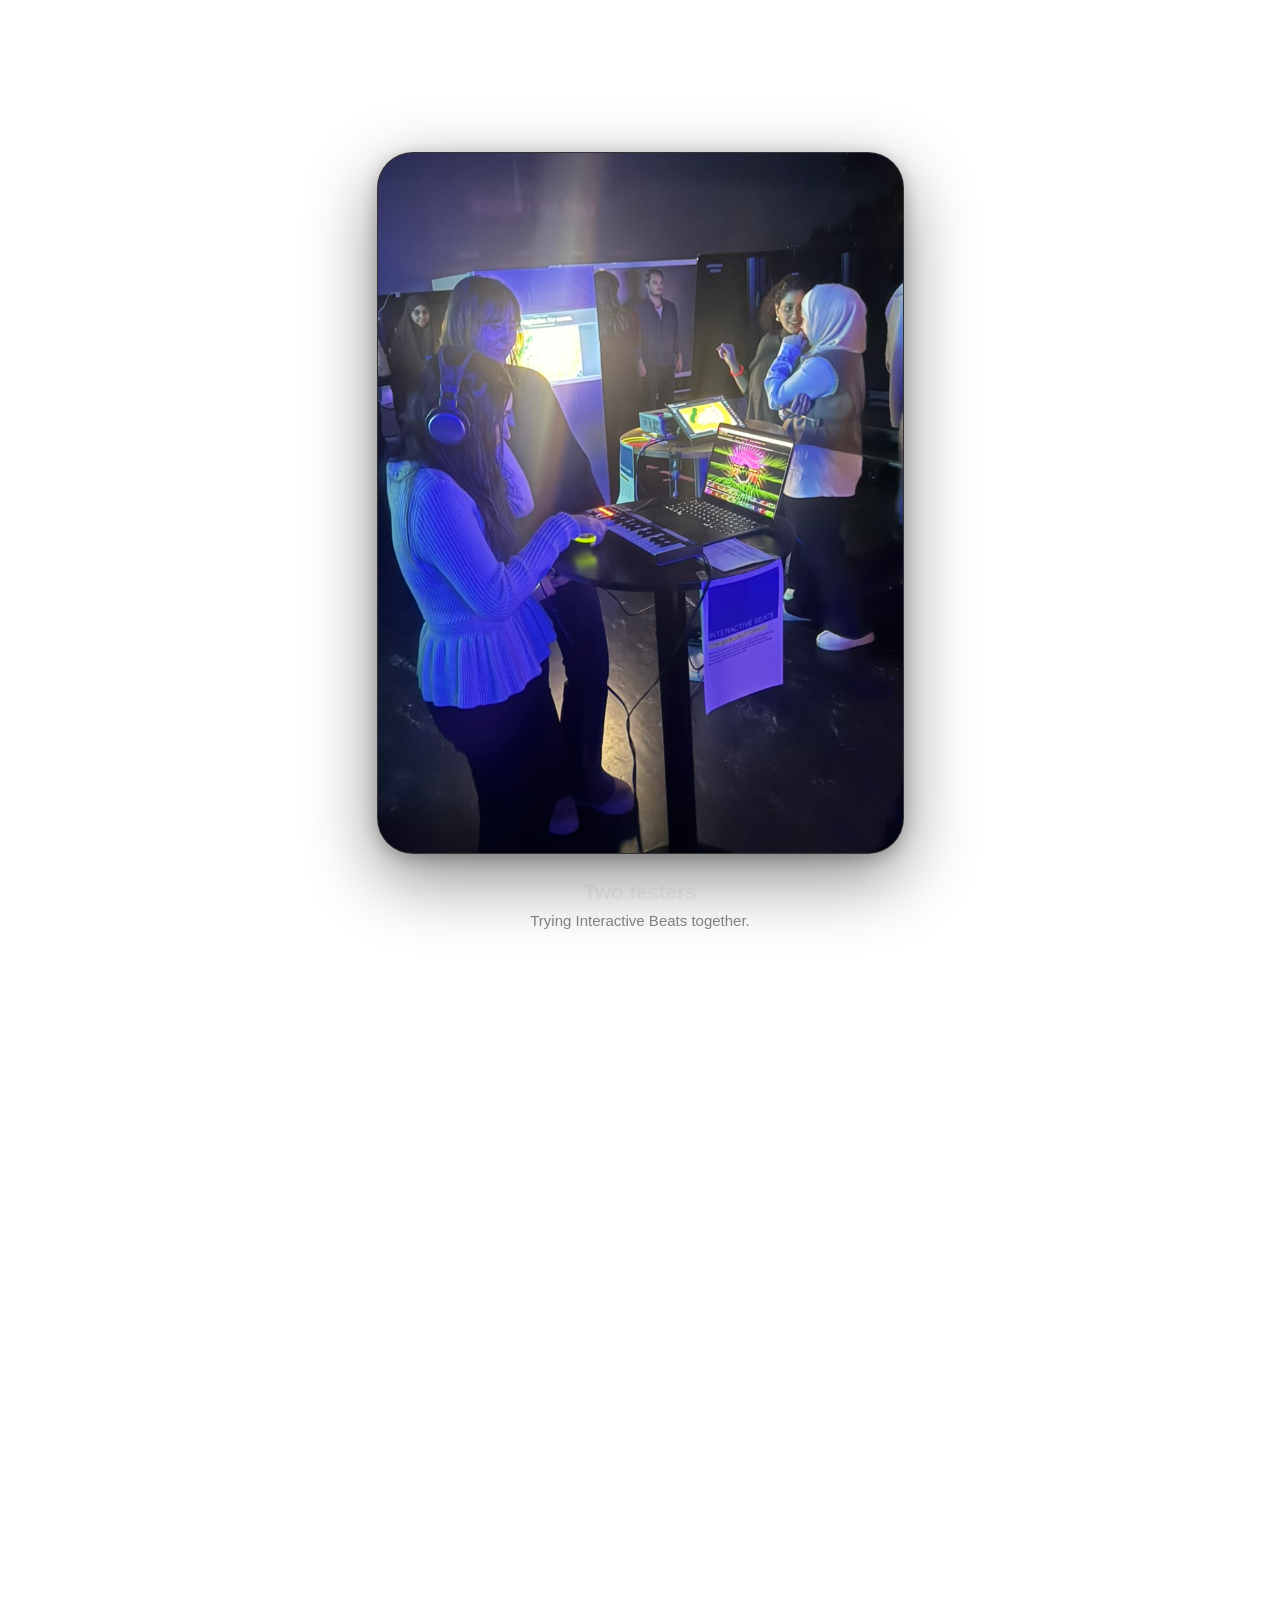
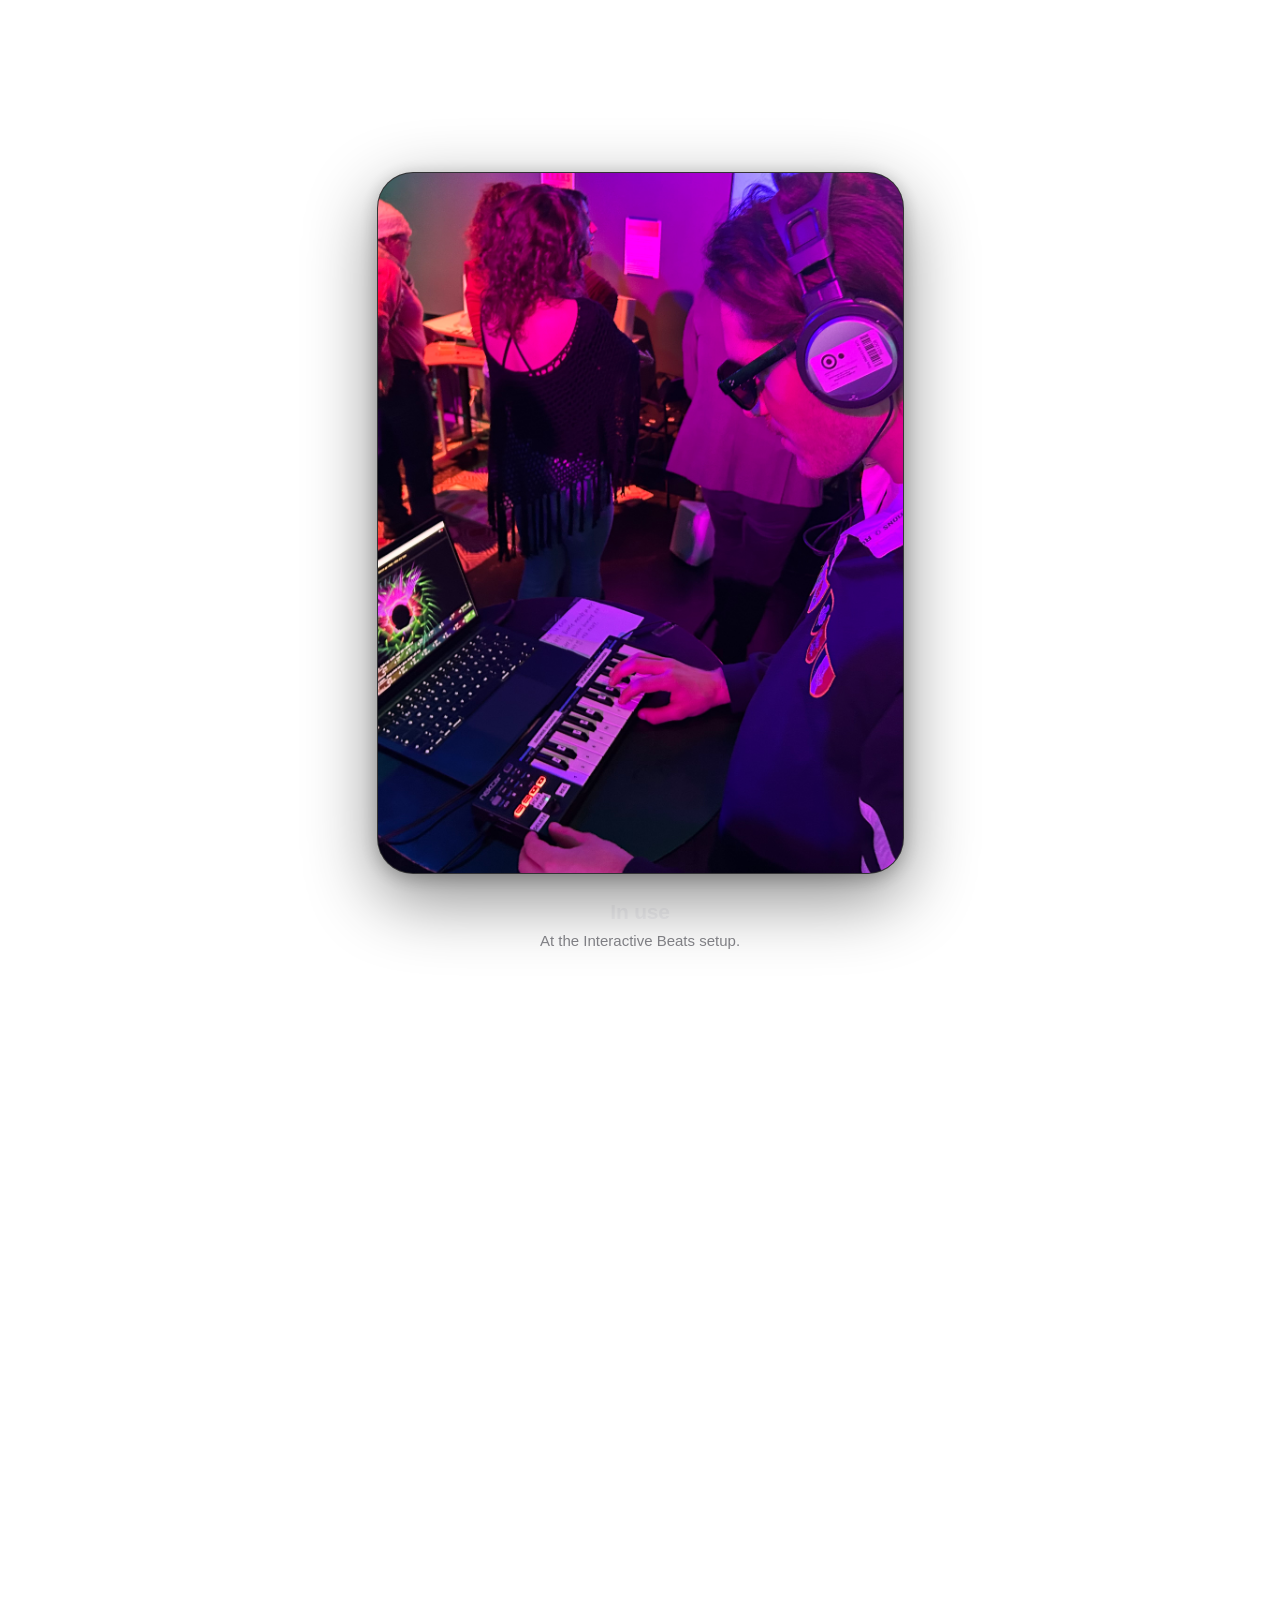
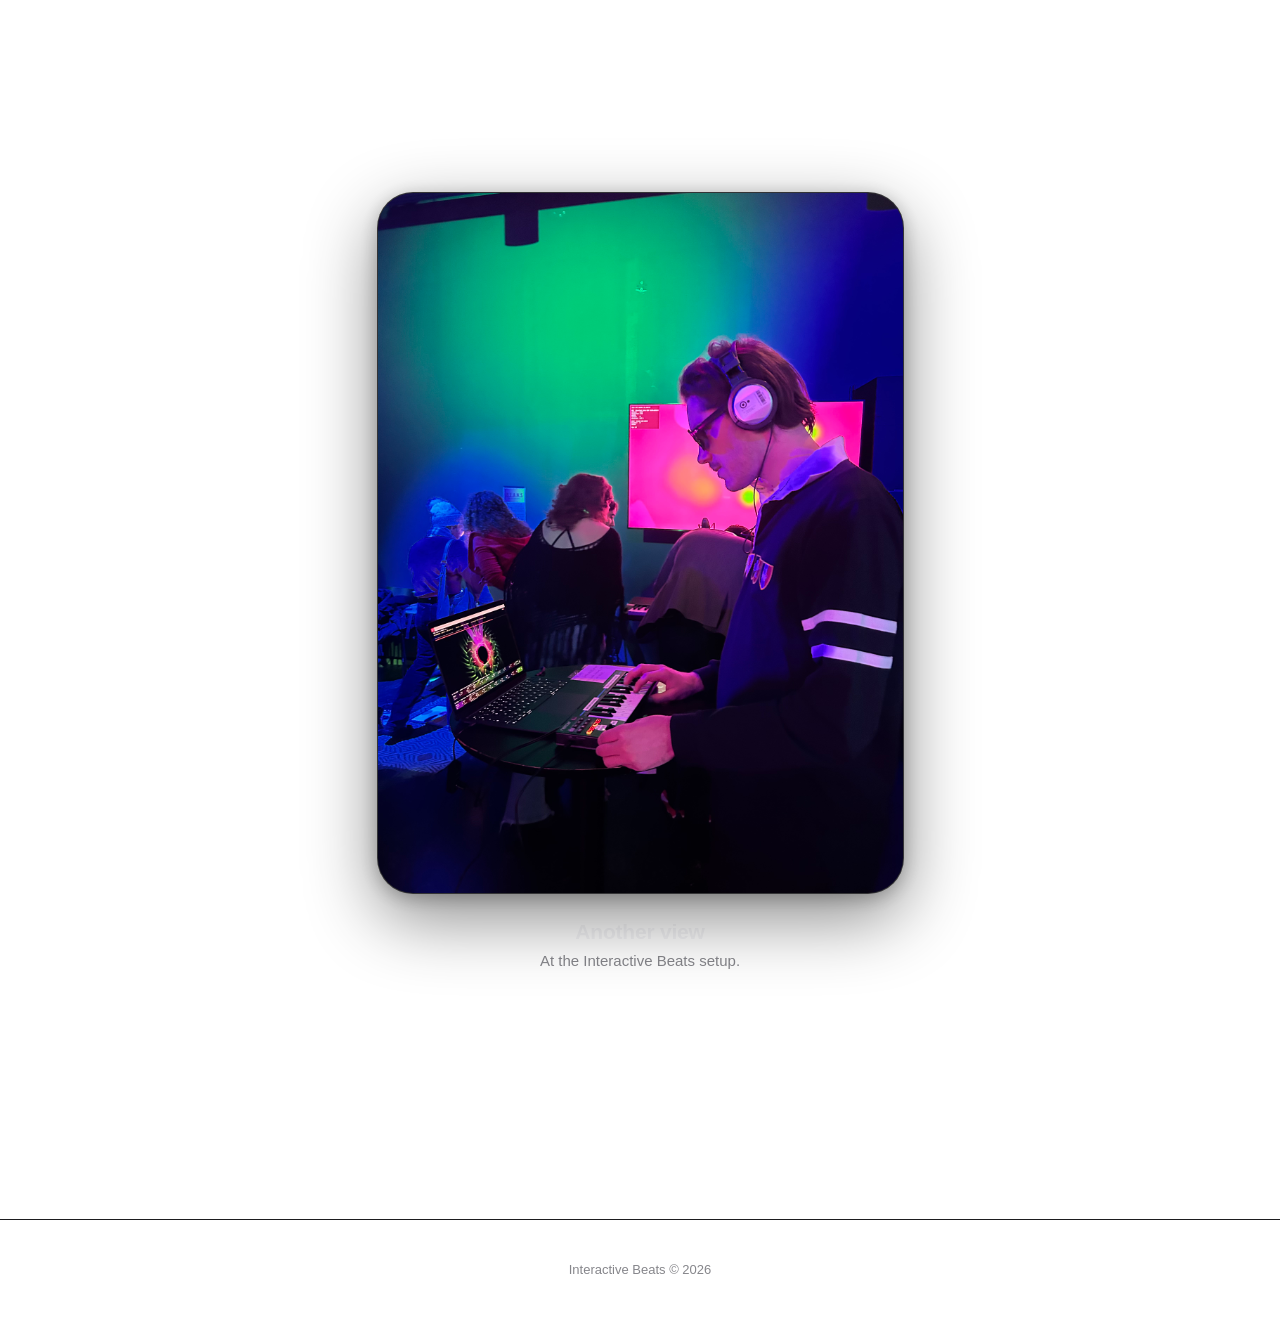
==== commit 7e0fb9a7: "update html" ====
--- a/Index-3.html
+++ b/Index-3.html
@@ -216,7 +216,7 @@
     <div class="scene">
         <div class="frame">
             <video class="photo video-photo scroll-play-video" muted playsinline controls preload="metadata" aria-label="Rave example video">
-                <source src="photos/Rave%20exempel%202.mov" type="video/quicktime">
+                <source src="photos/Rave exempel 2.mp4" type="video/quicktime">
                 Your browser does not support embedded video.
             </video>
             <div class="caption"><h3>Photo 4</h3><p>Rave example.</p></div>
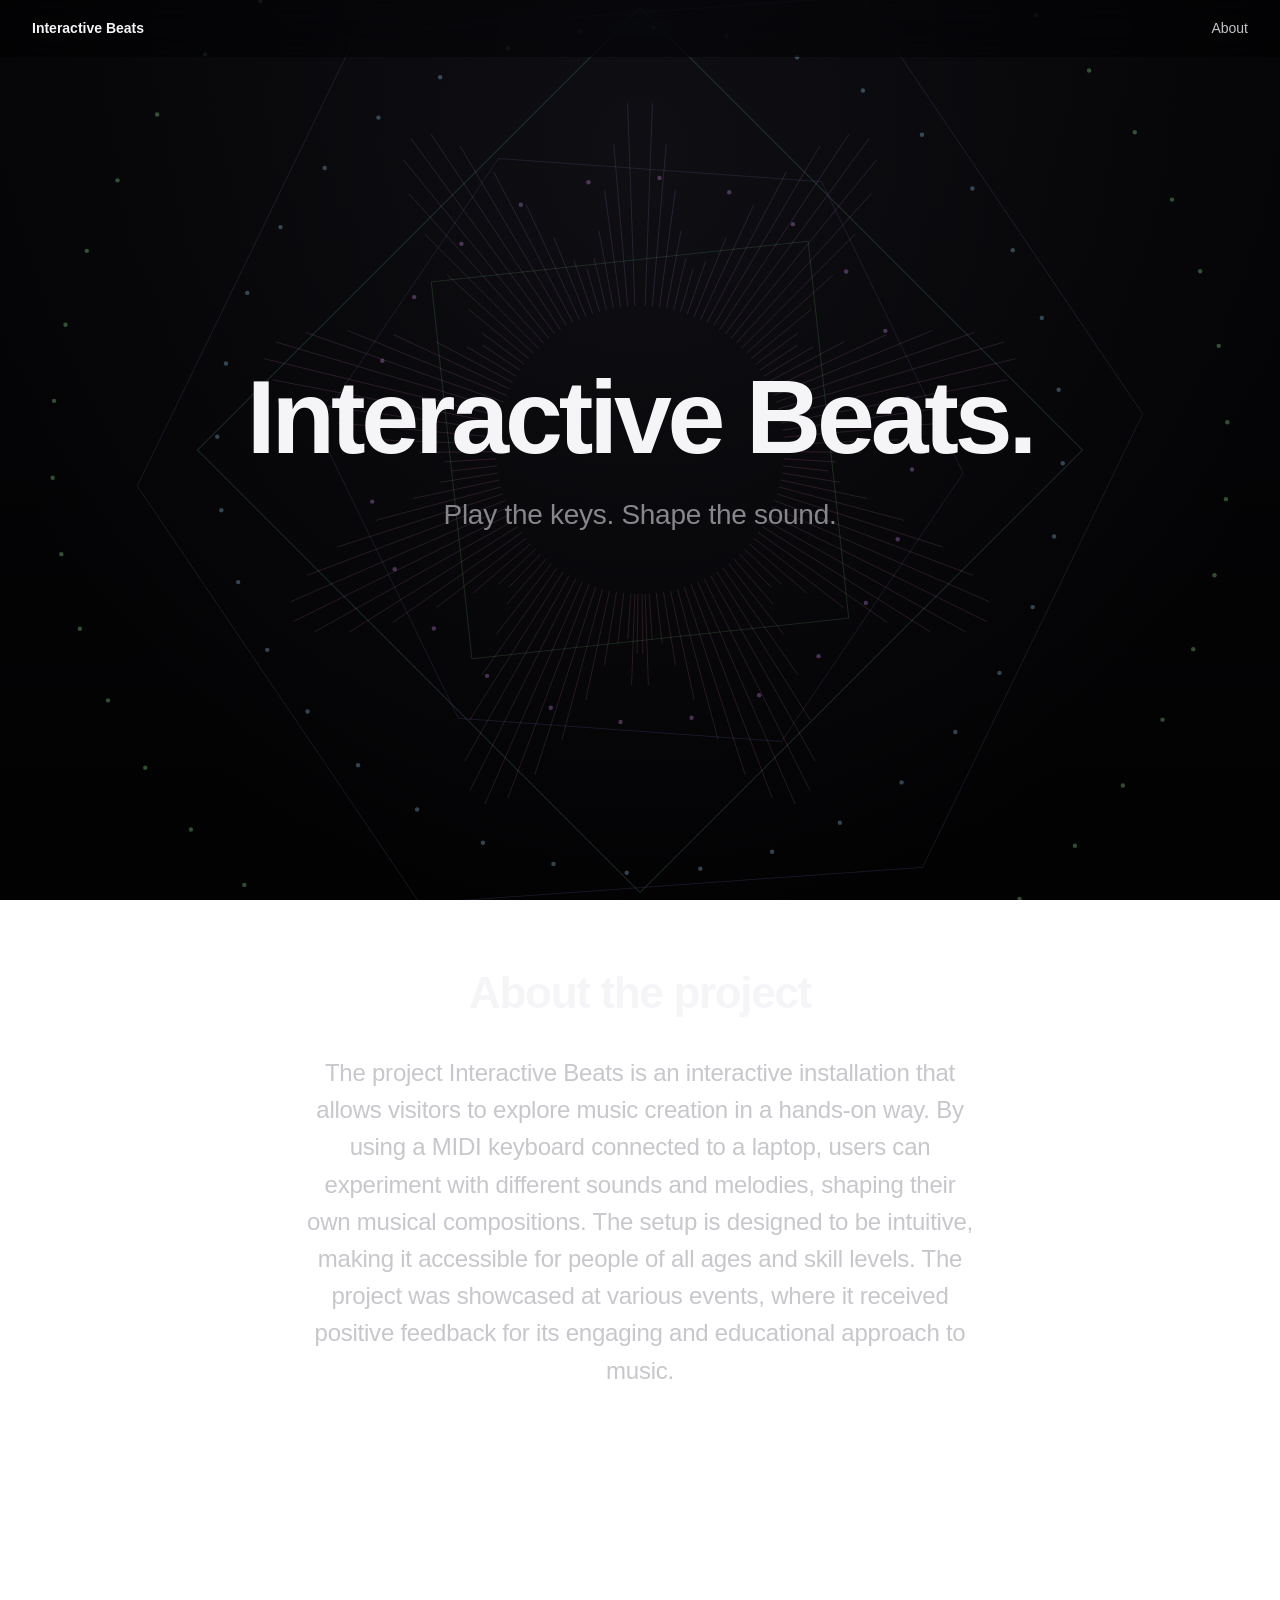
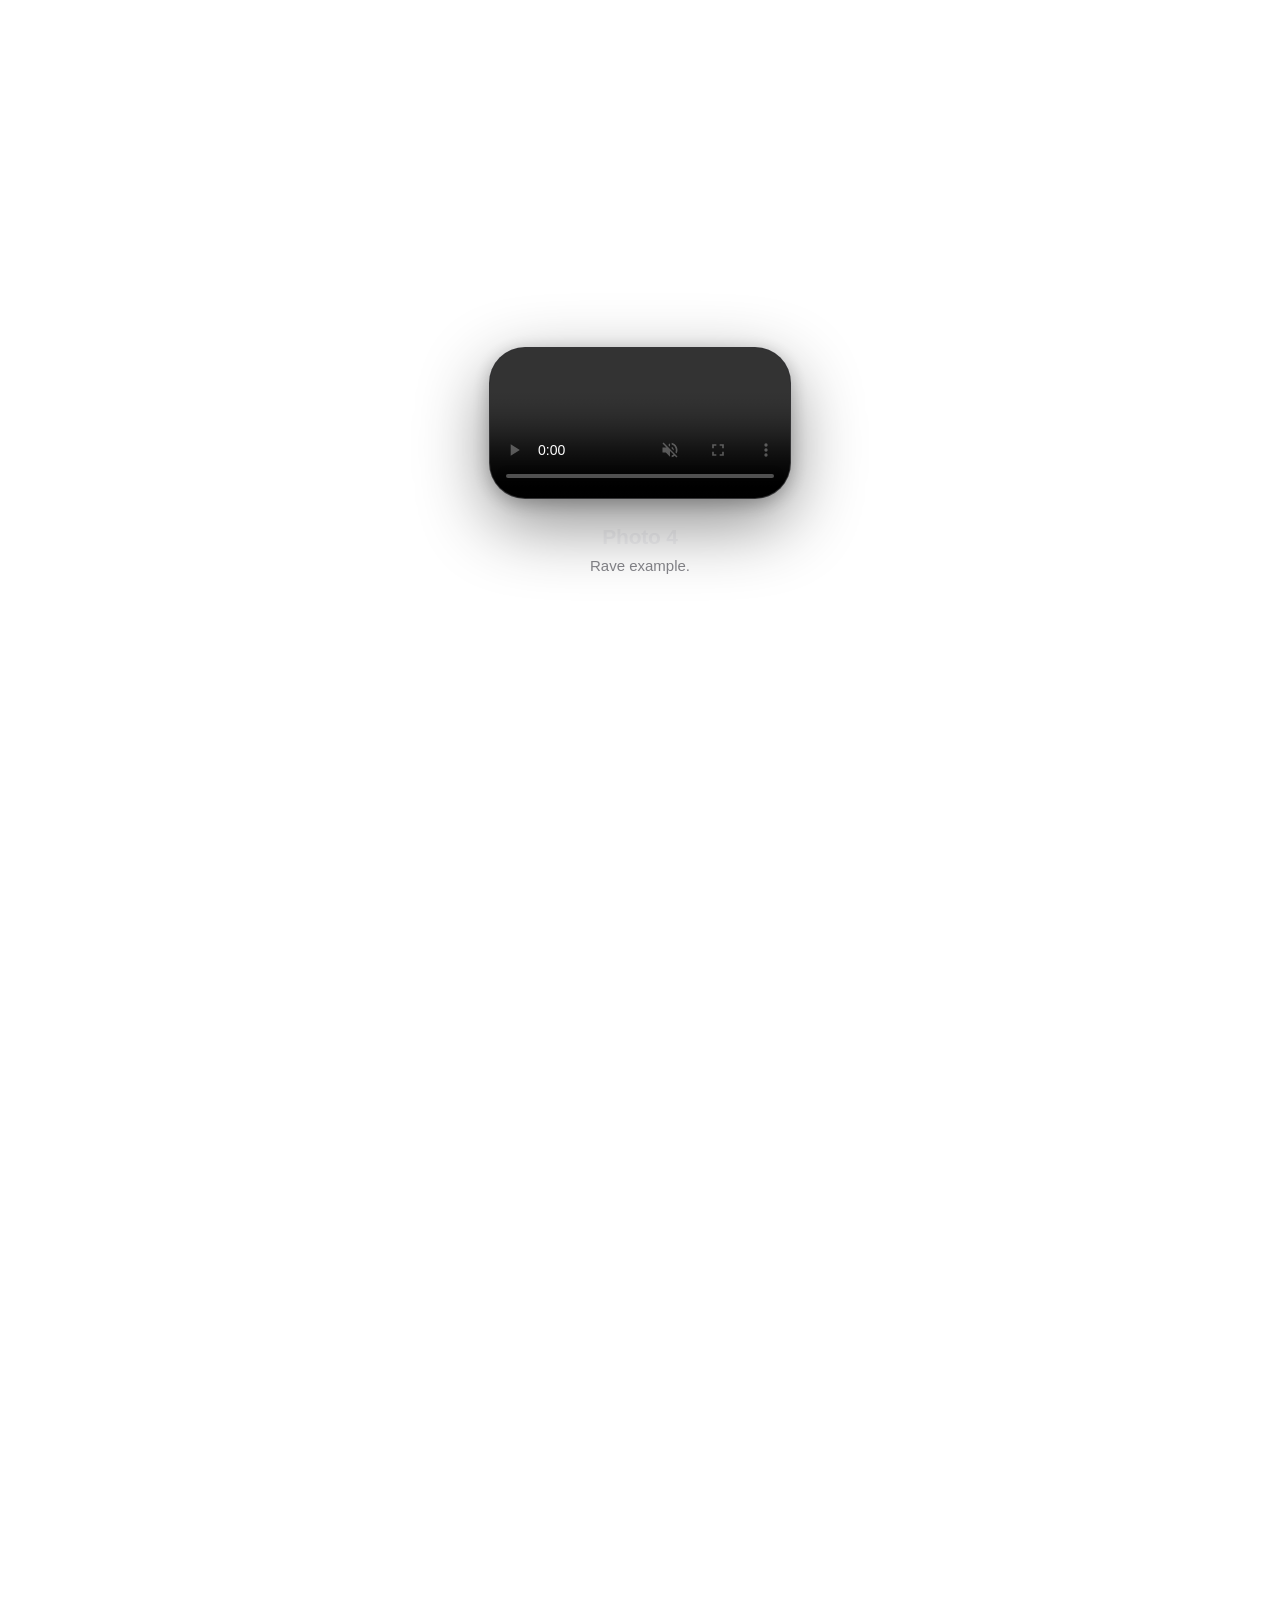
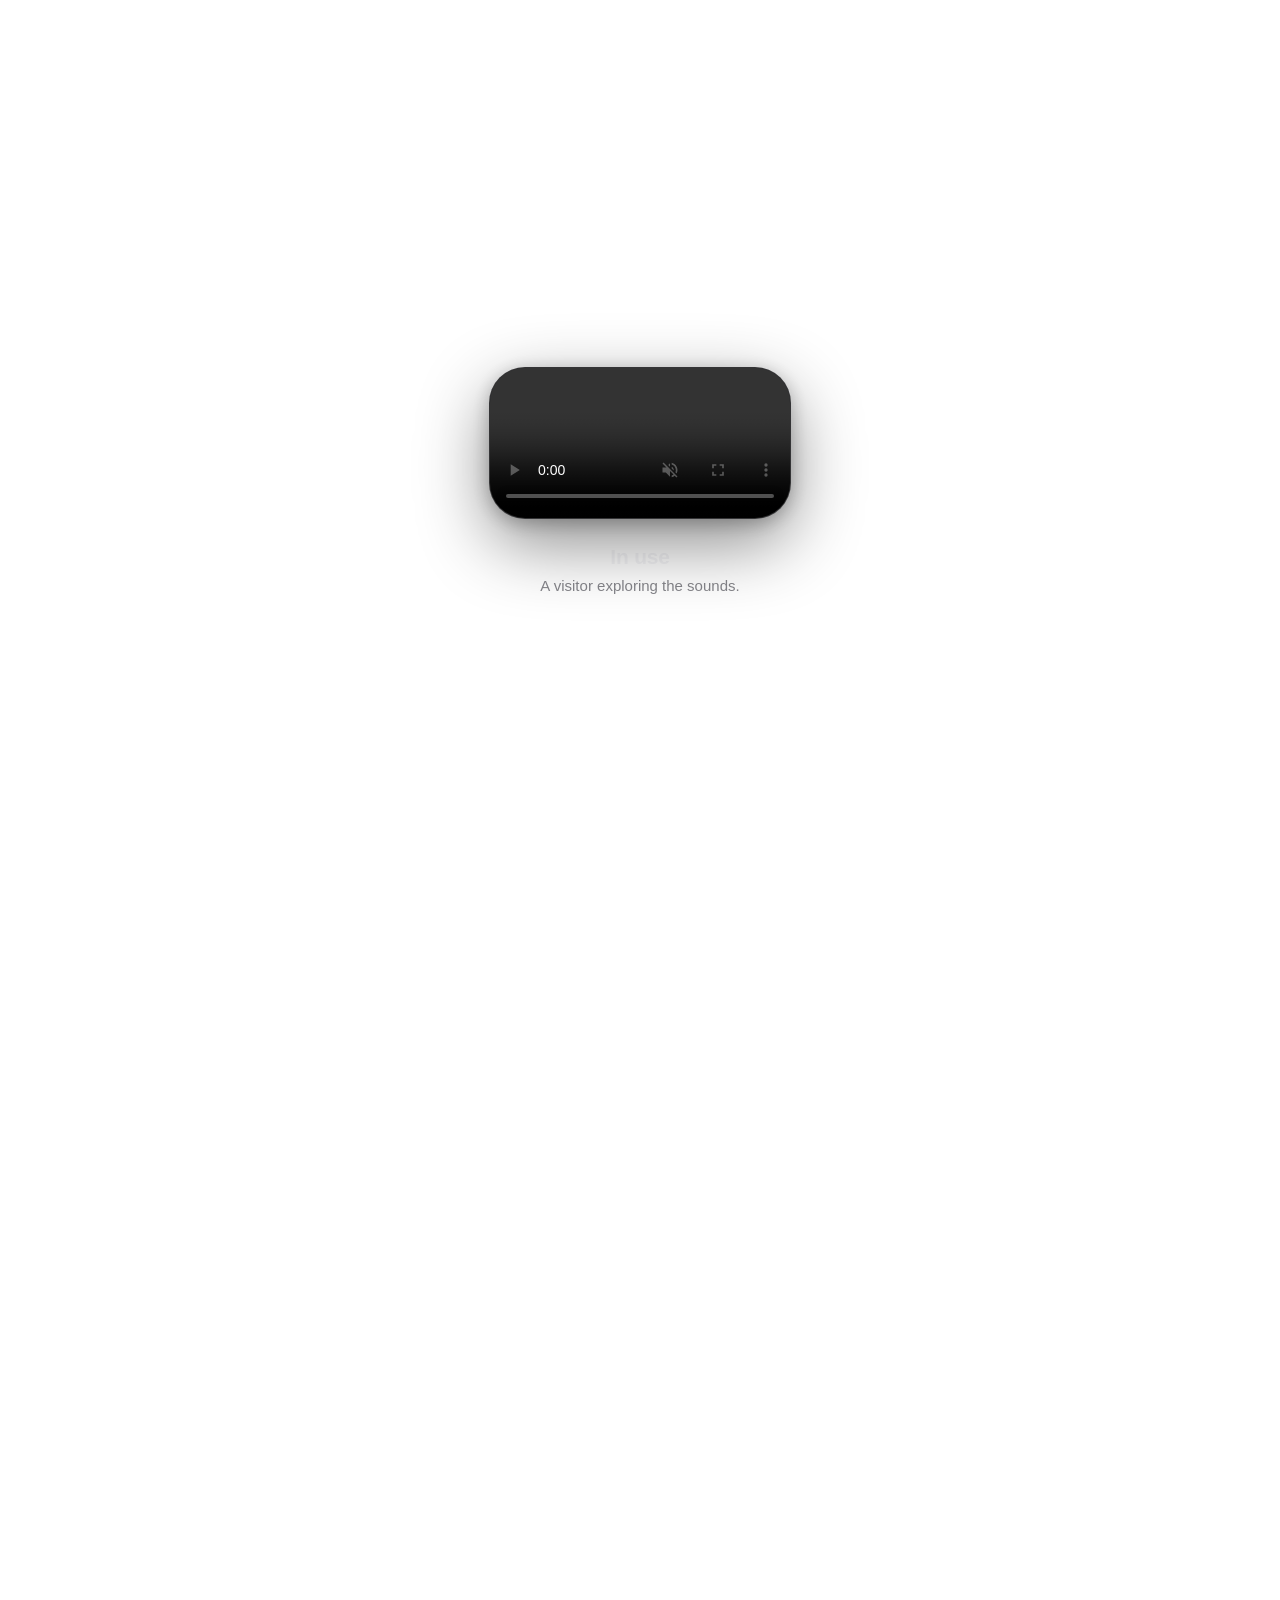
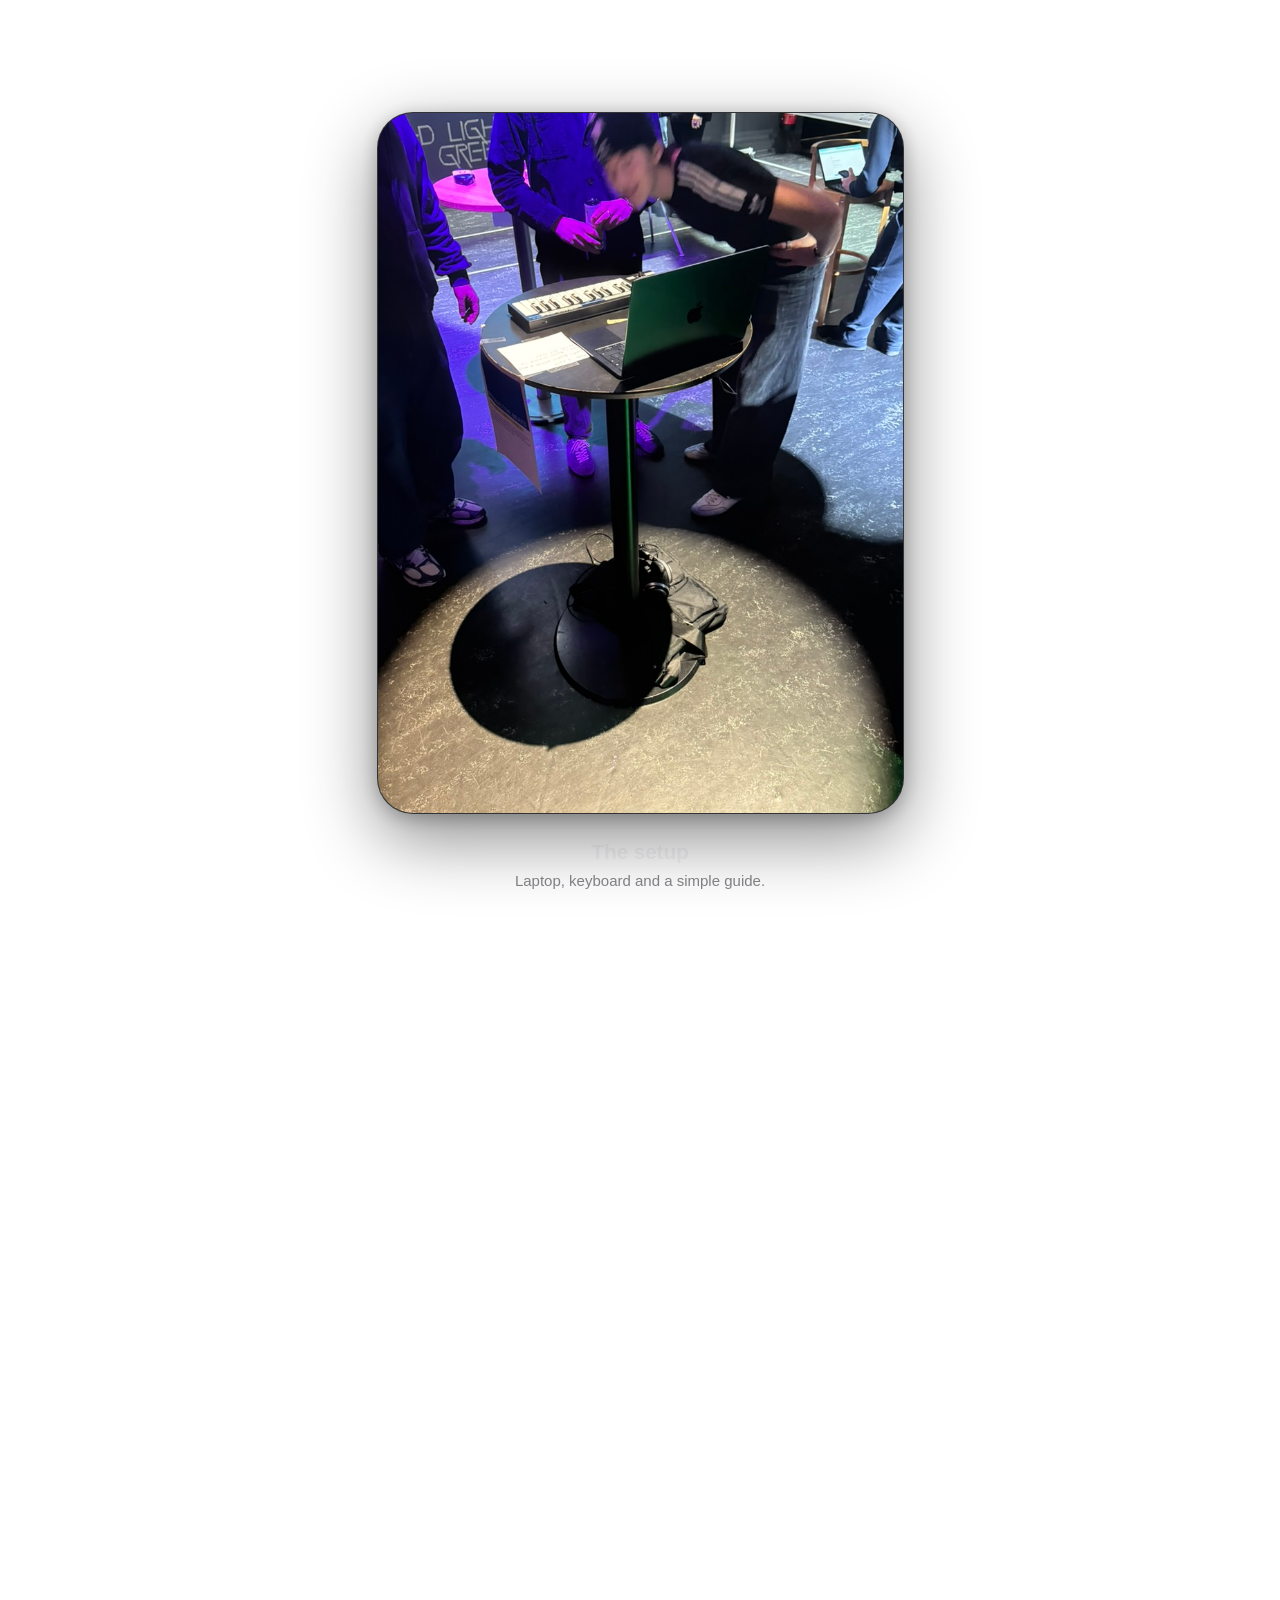
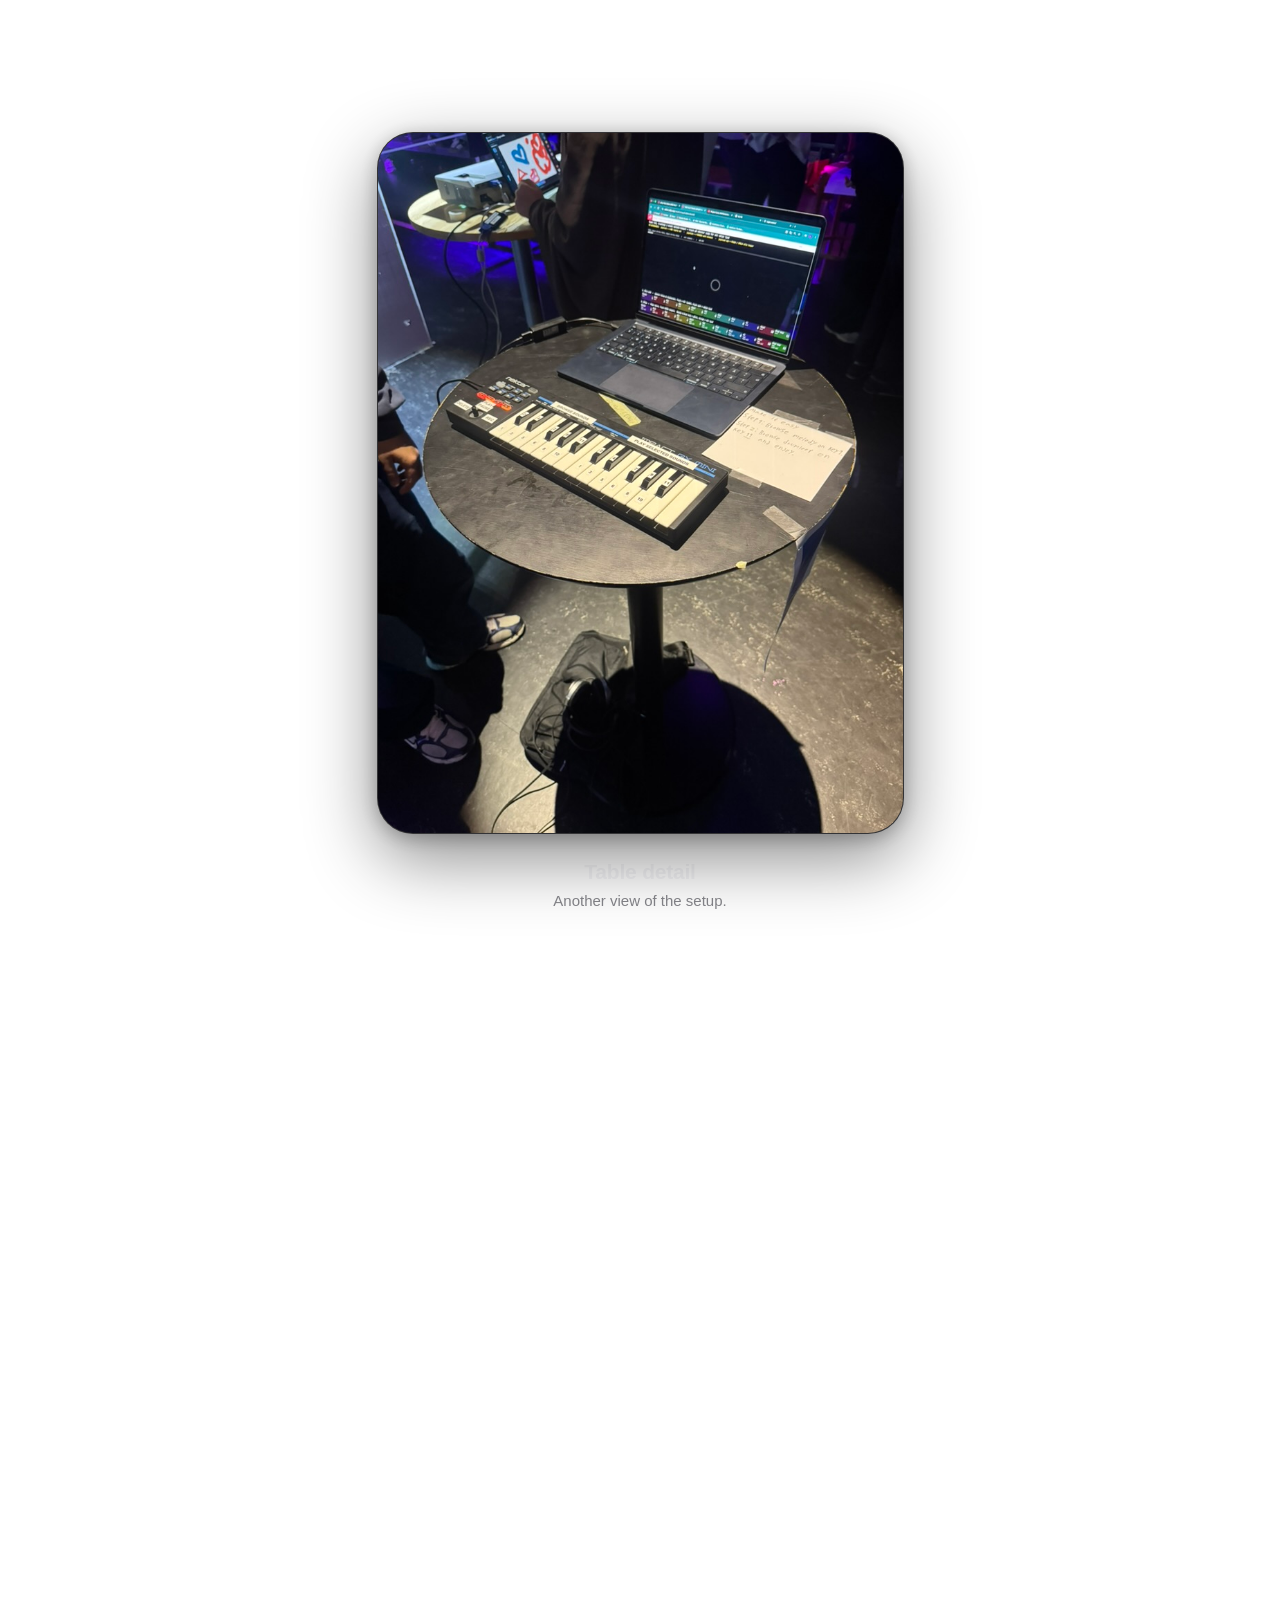
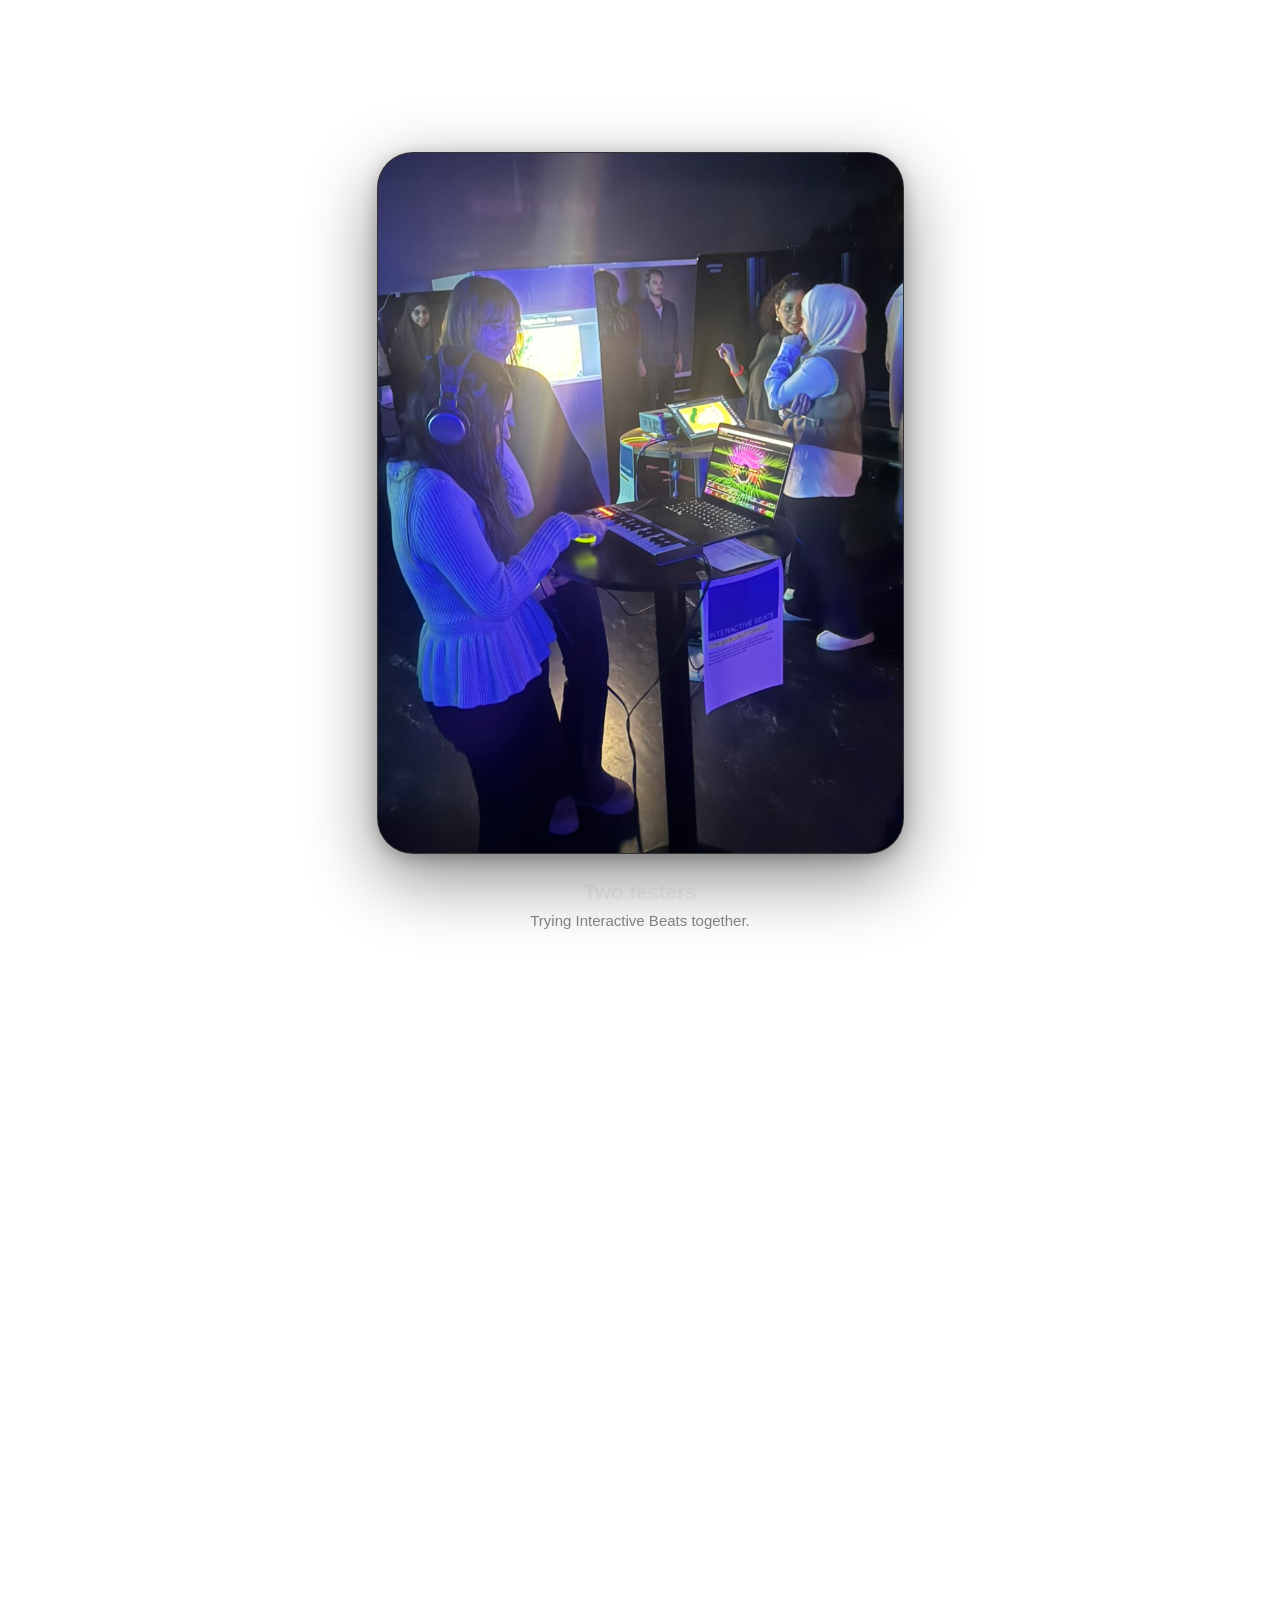
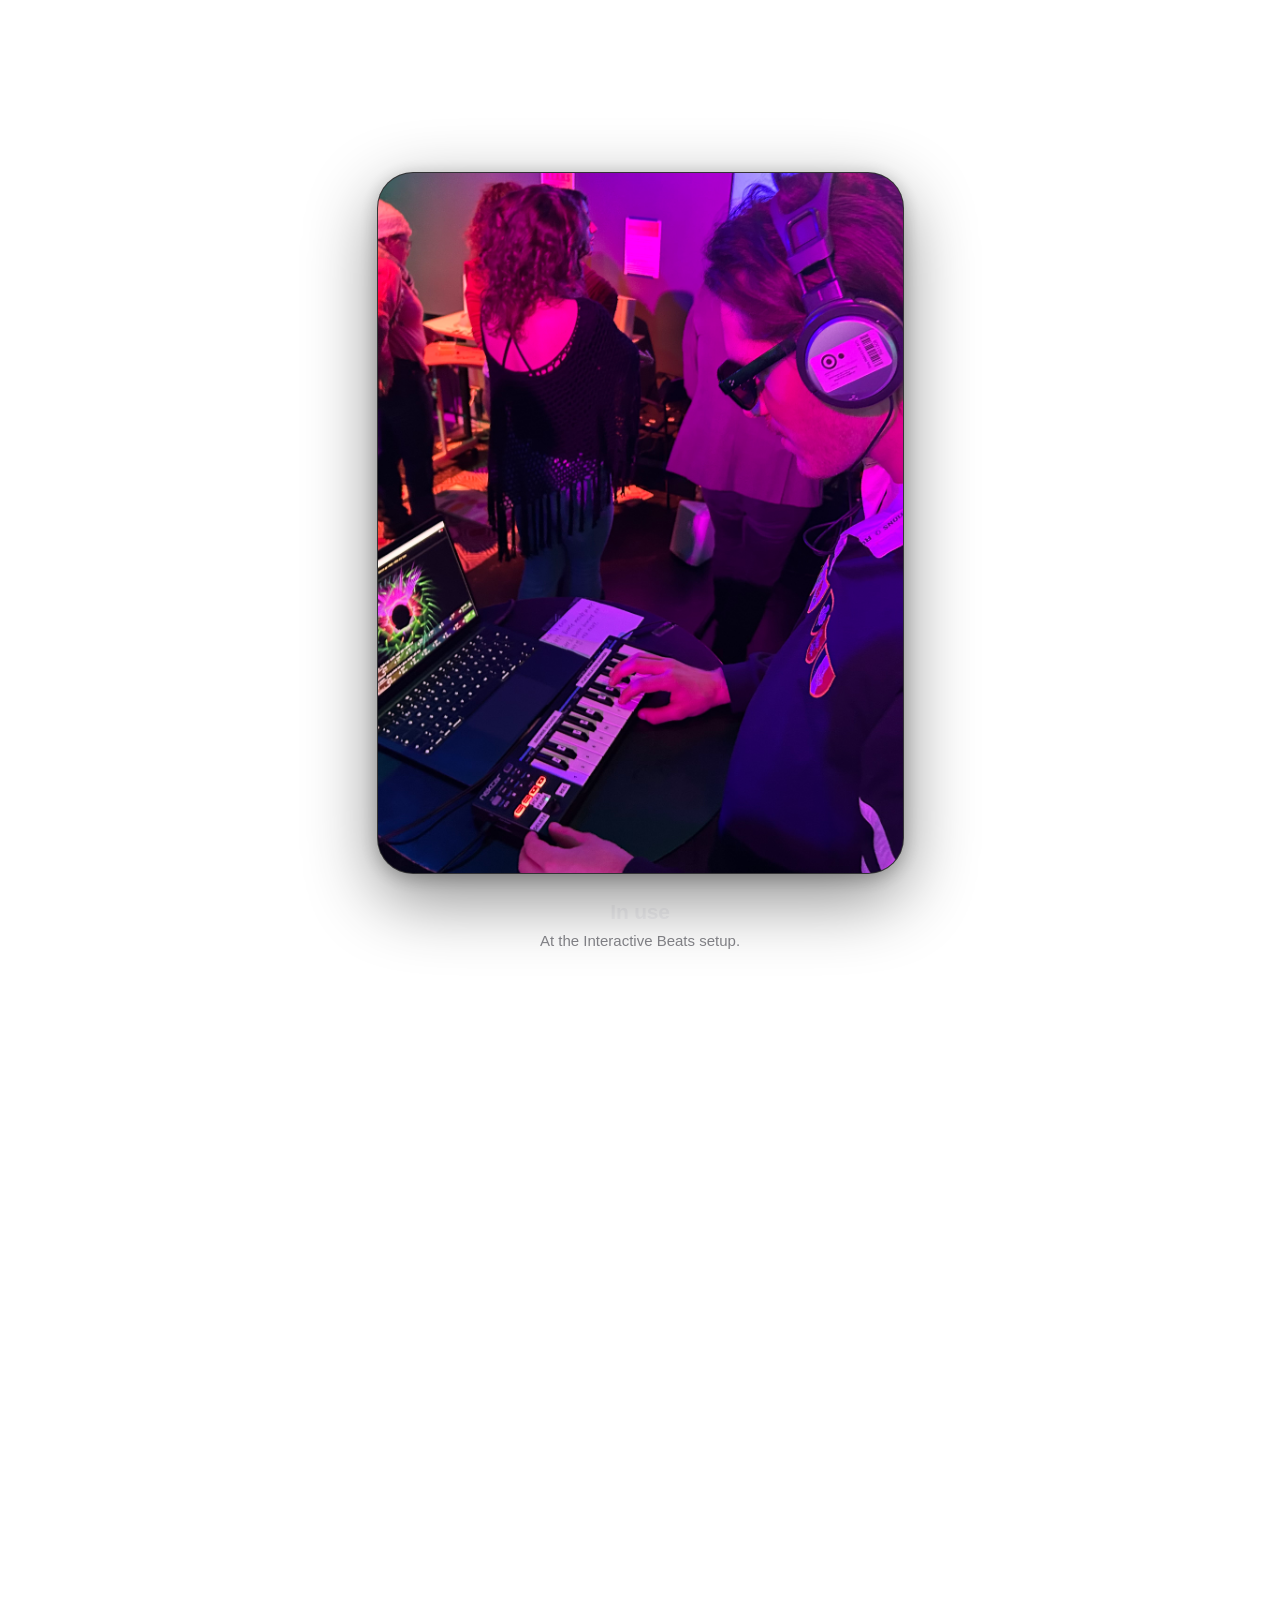
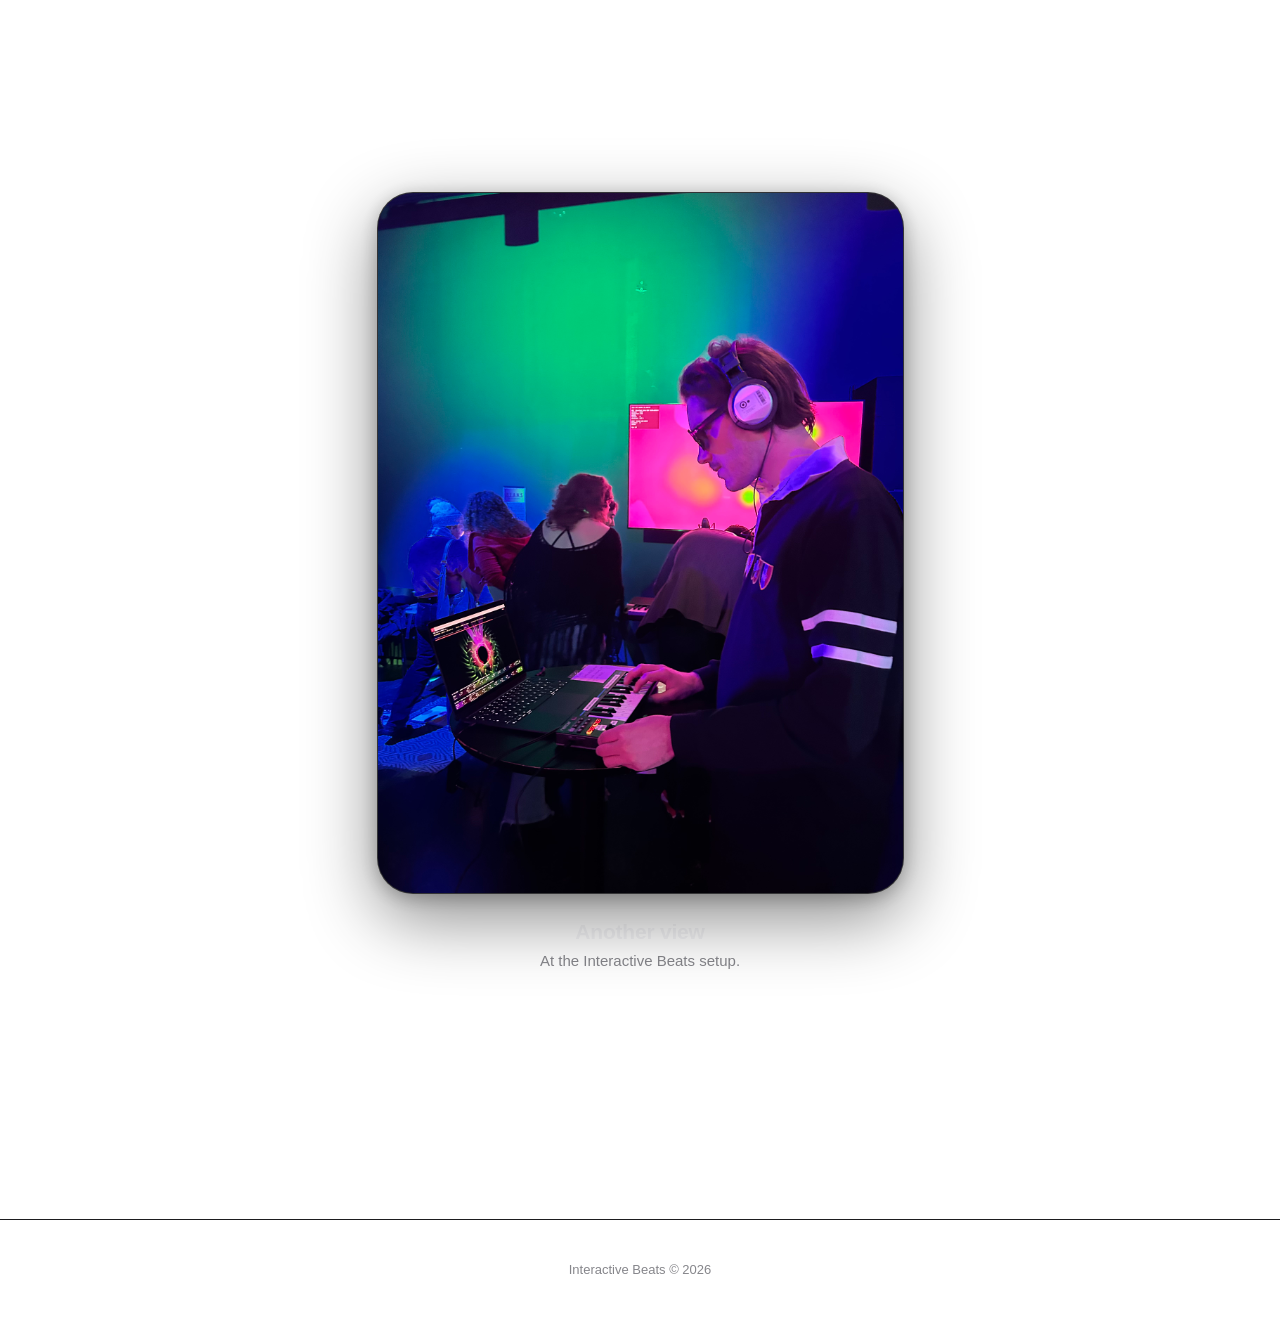
==== commit 6030ffff: "Update Index-3.html" ====
--- a/Index-3.html
+++ b/Index-3.html
@@ -216,7 +216,7 @@
     <div class="scene">
         <div class="frame">
             <video class="photo video-photo scroll-play-video" muted playsinline controls preload="metadata" aria-label="Rave example video">
-                <source src="photos/Rave exempel 2.mp4" type="video/quicktime">
+                <source src="photos/Rave%20exempel%202.mp4" type="video/quicktime">
                 Your browser does not support embedded video.
             </video>
             <div class="caption"><h3>Photo 4</h3><p>Rave example.</p></div>
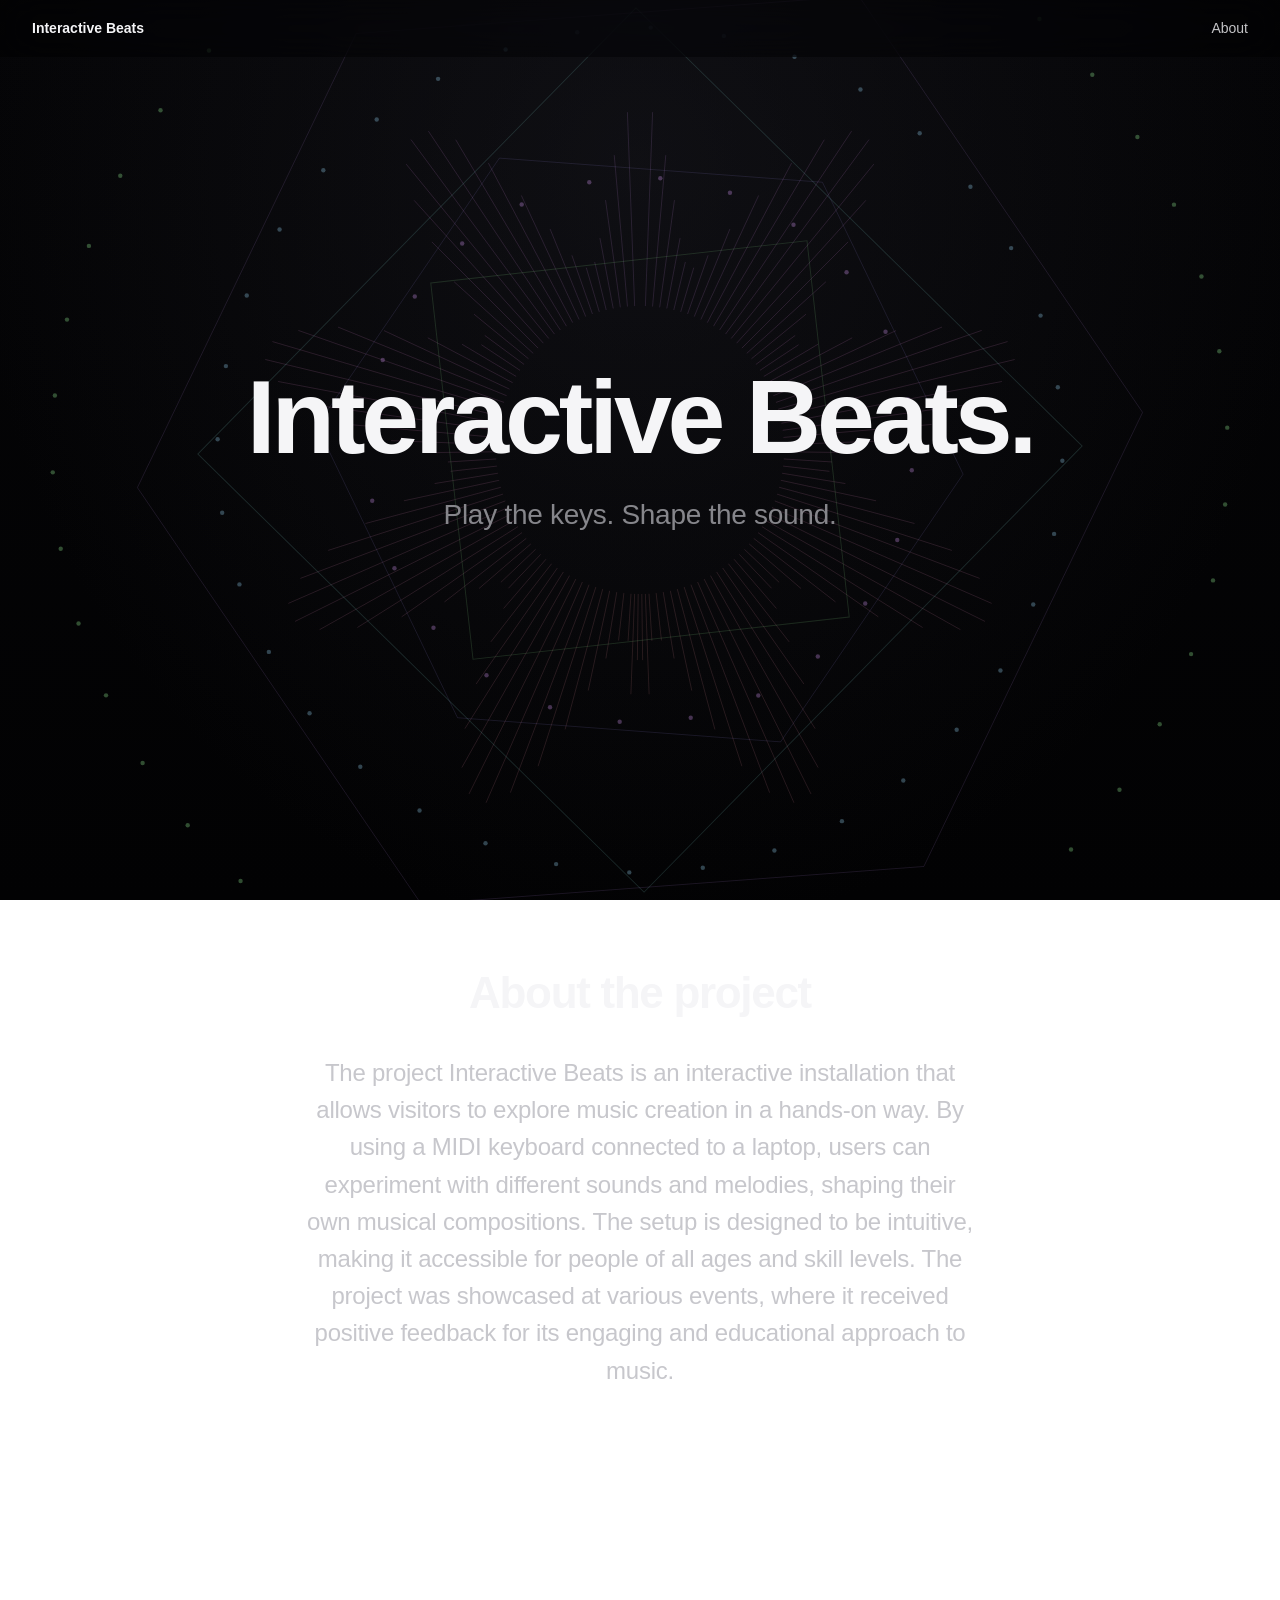
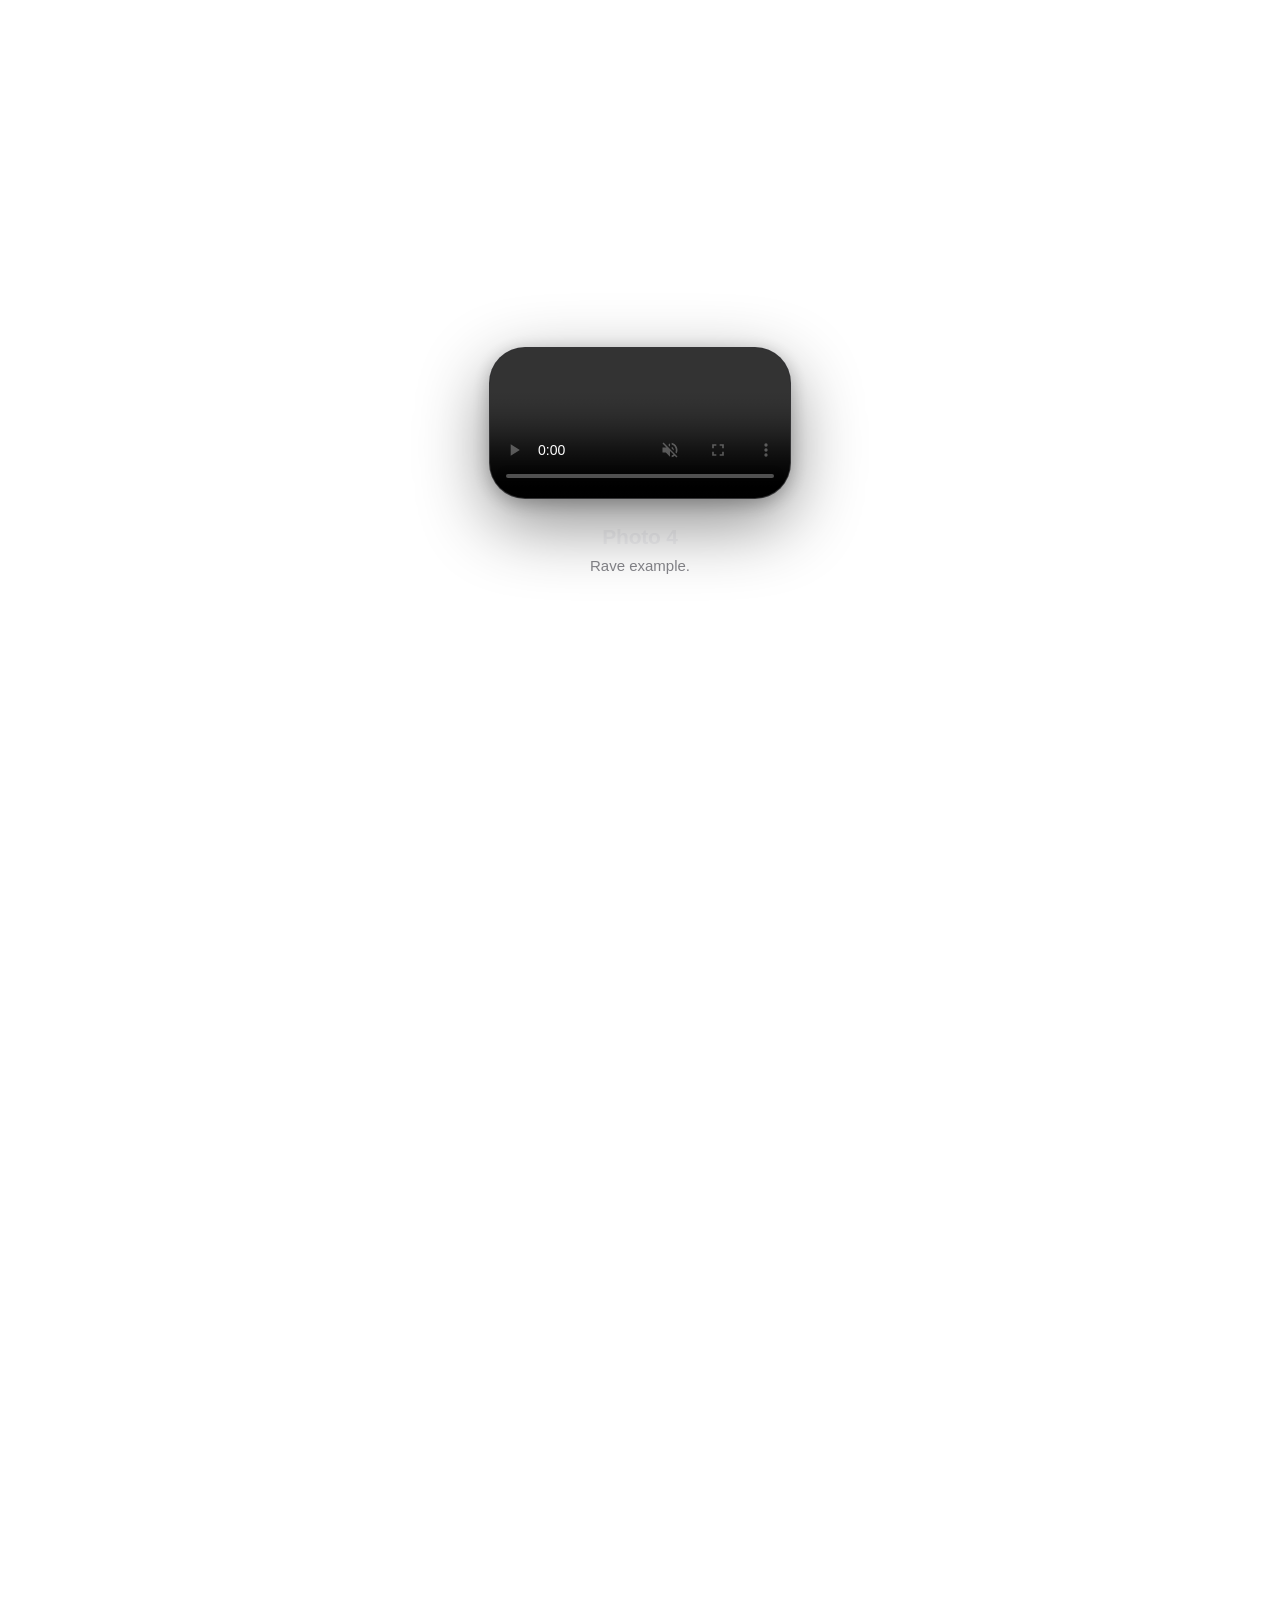
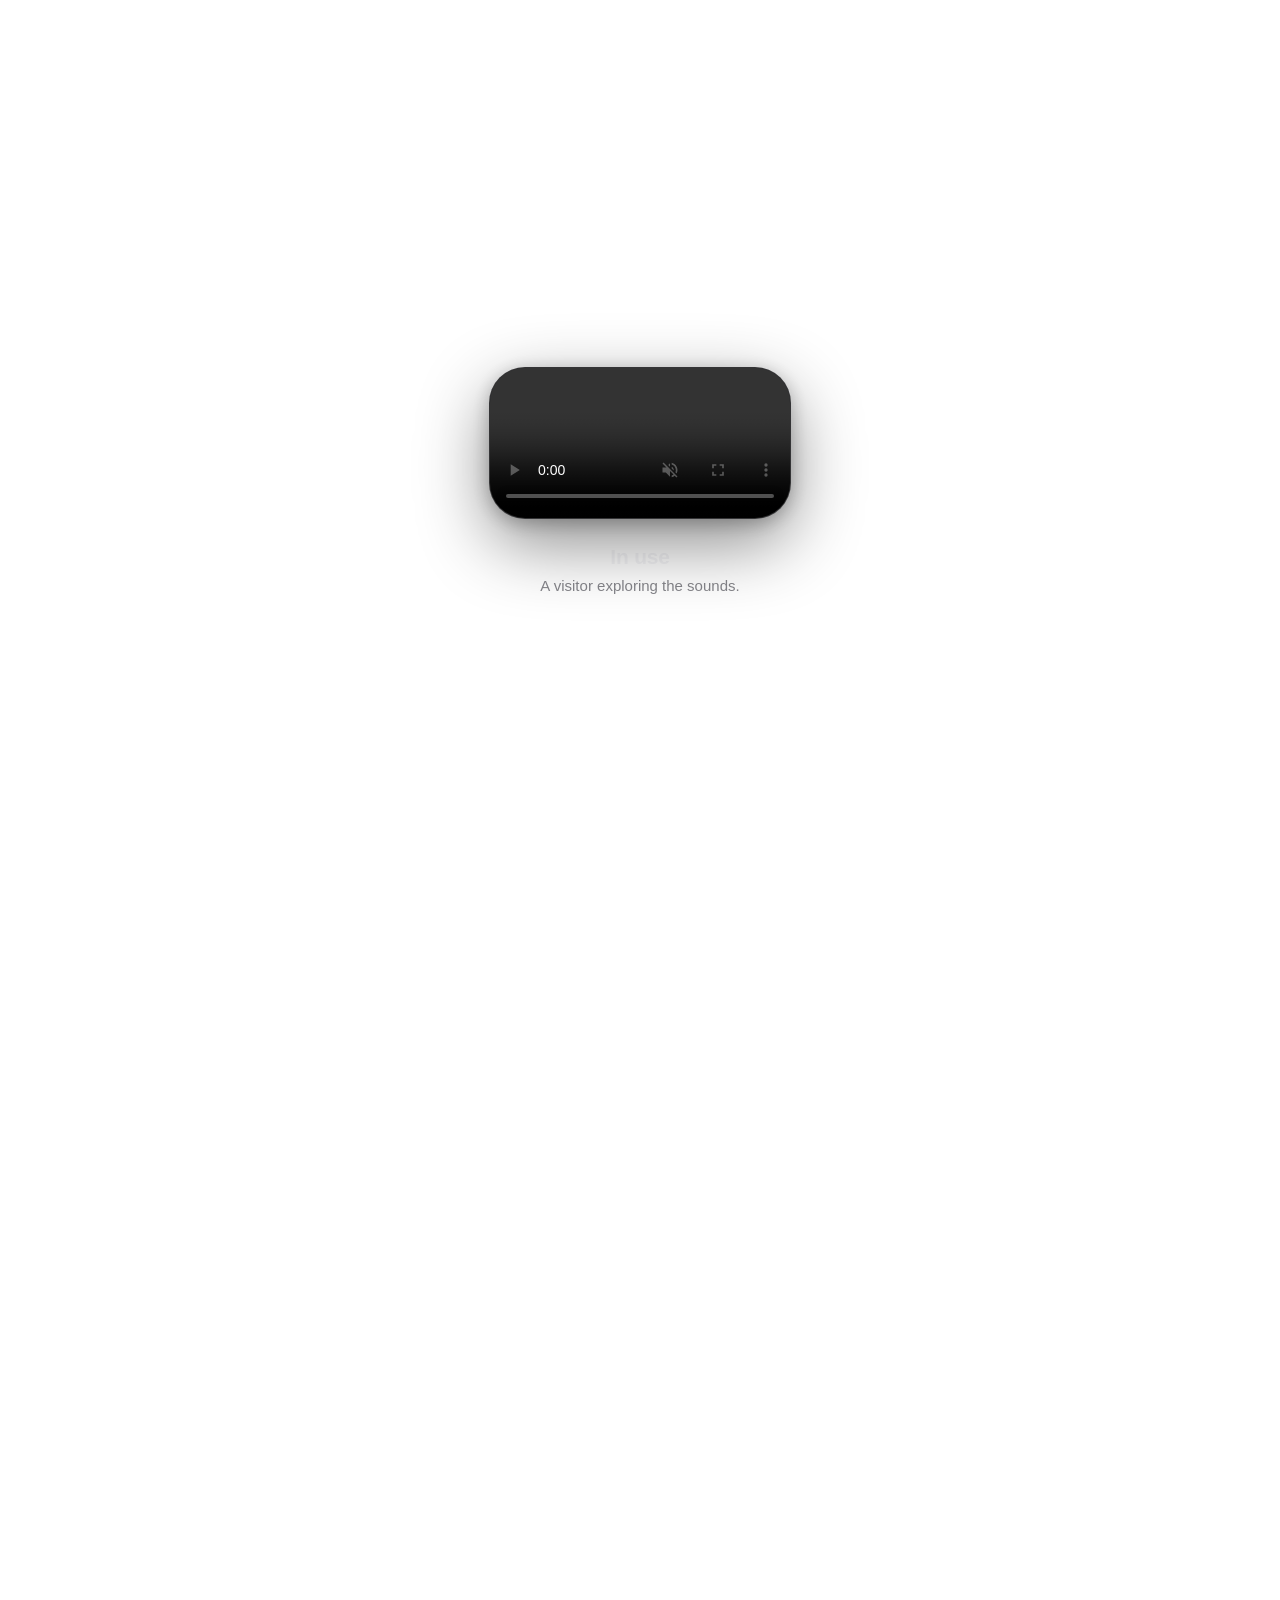
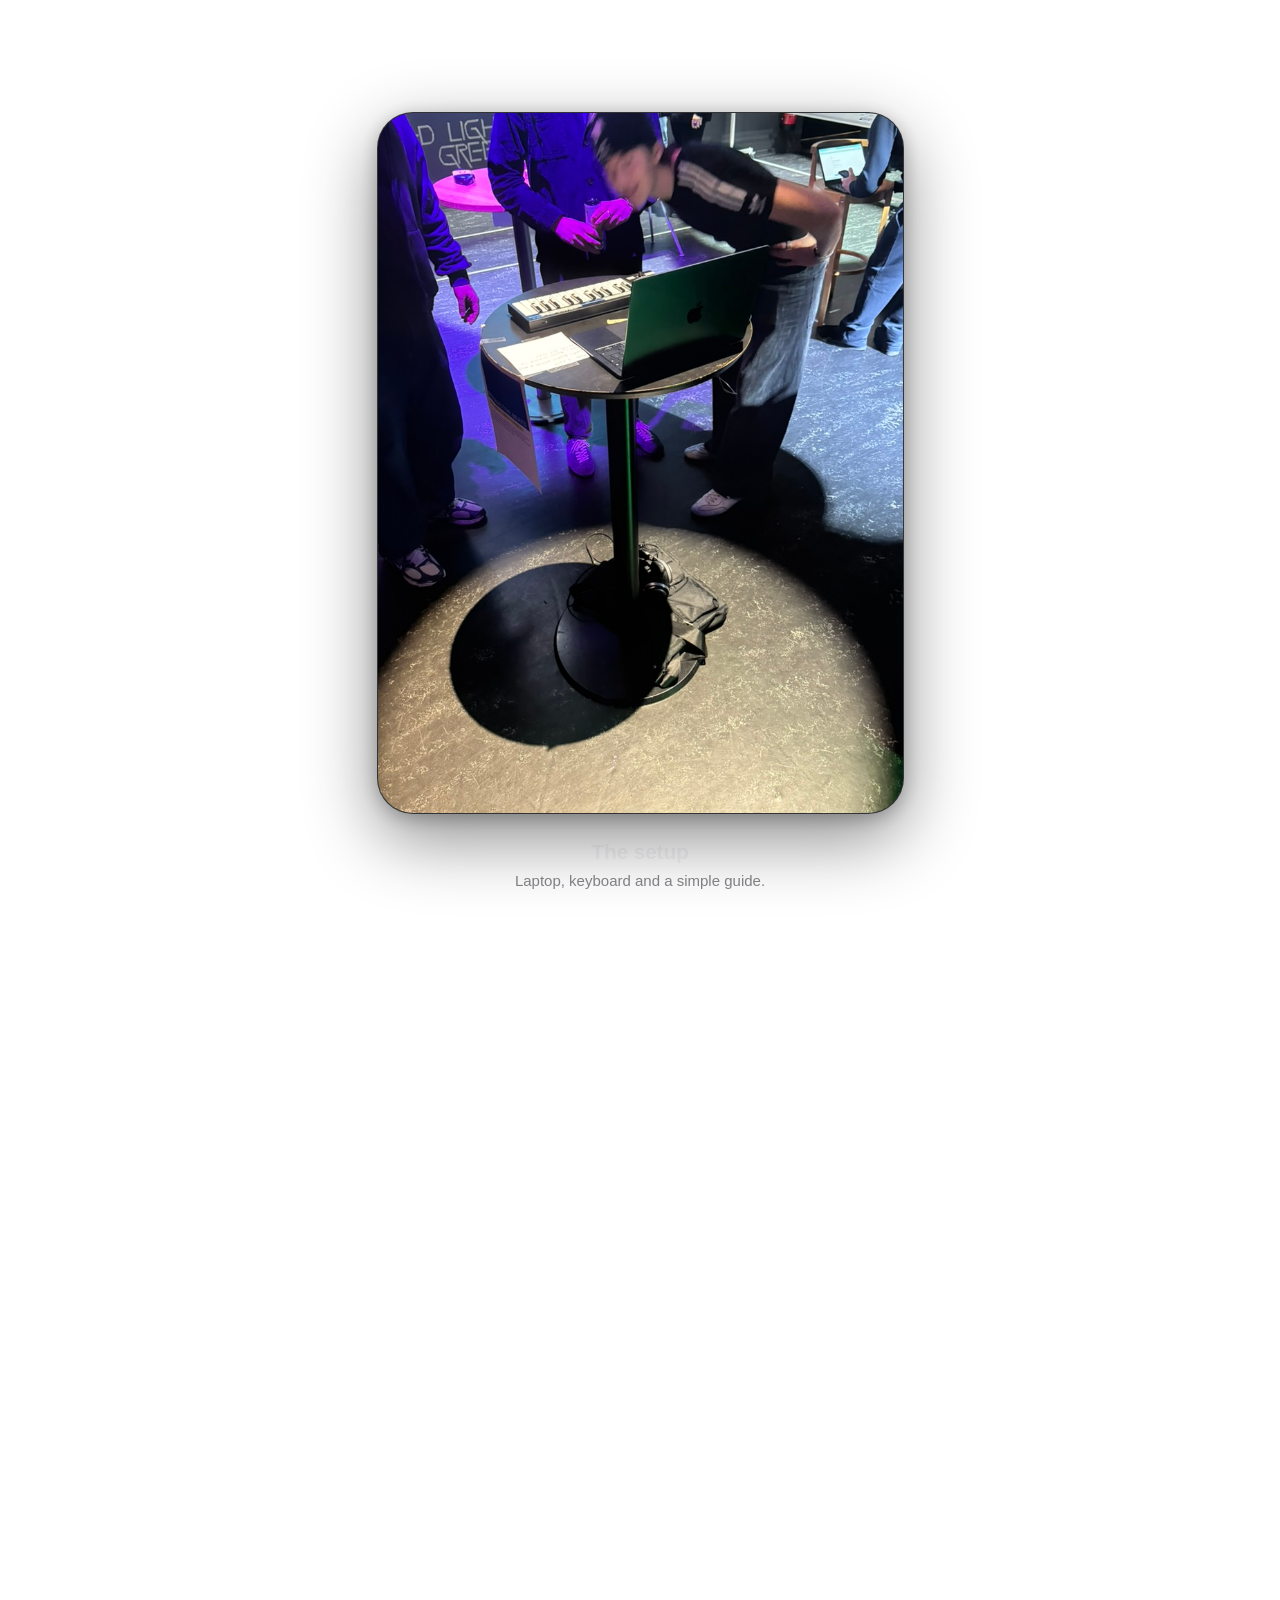
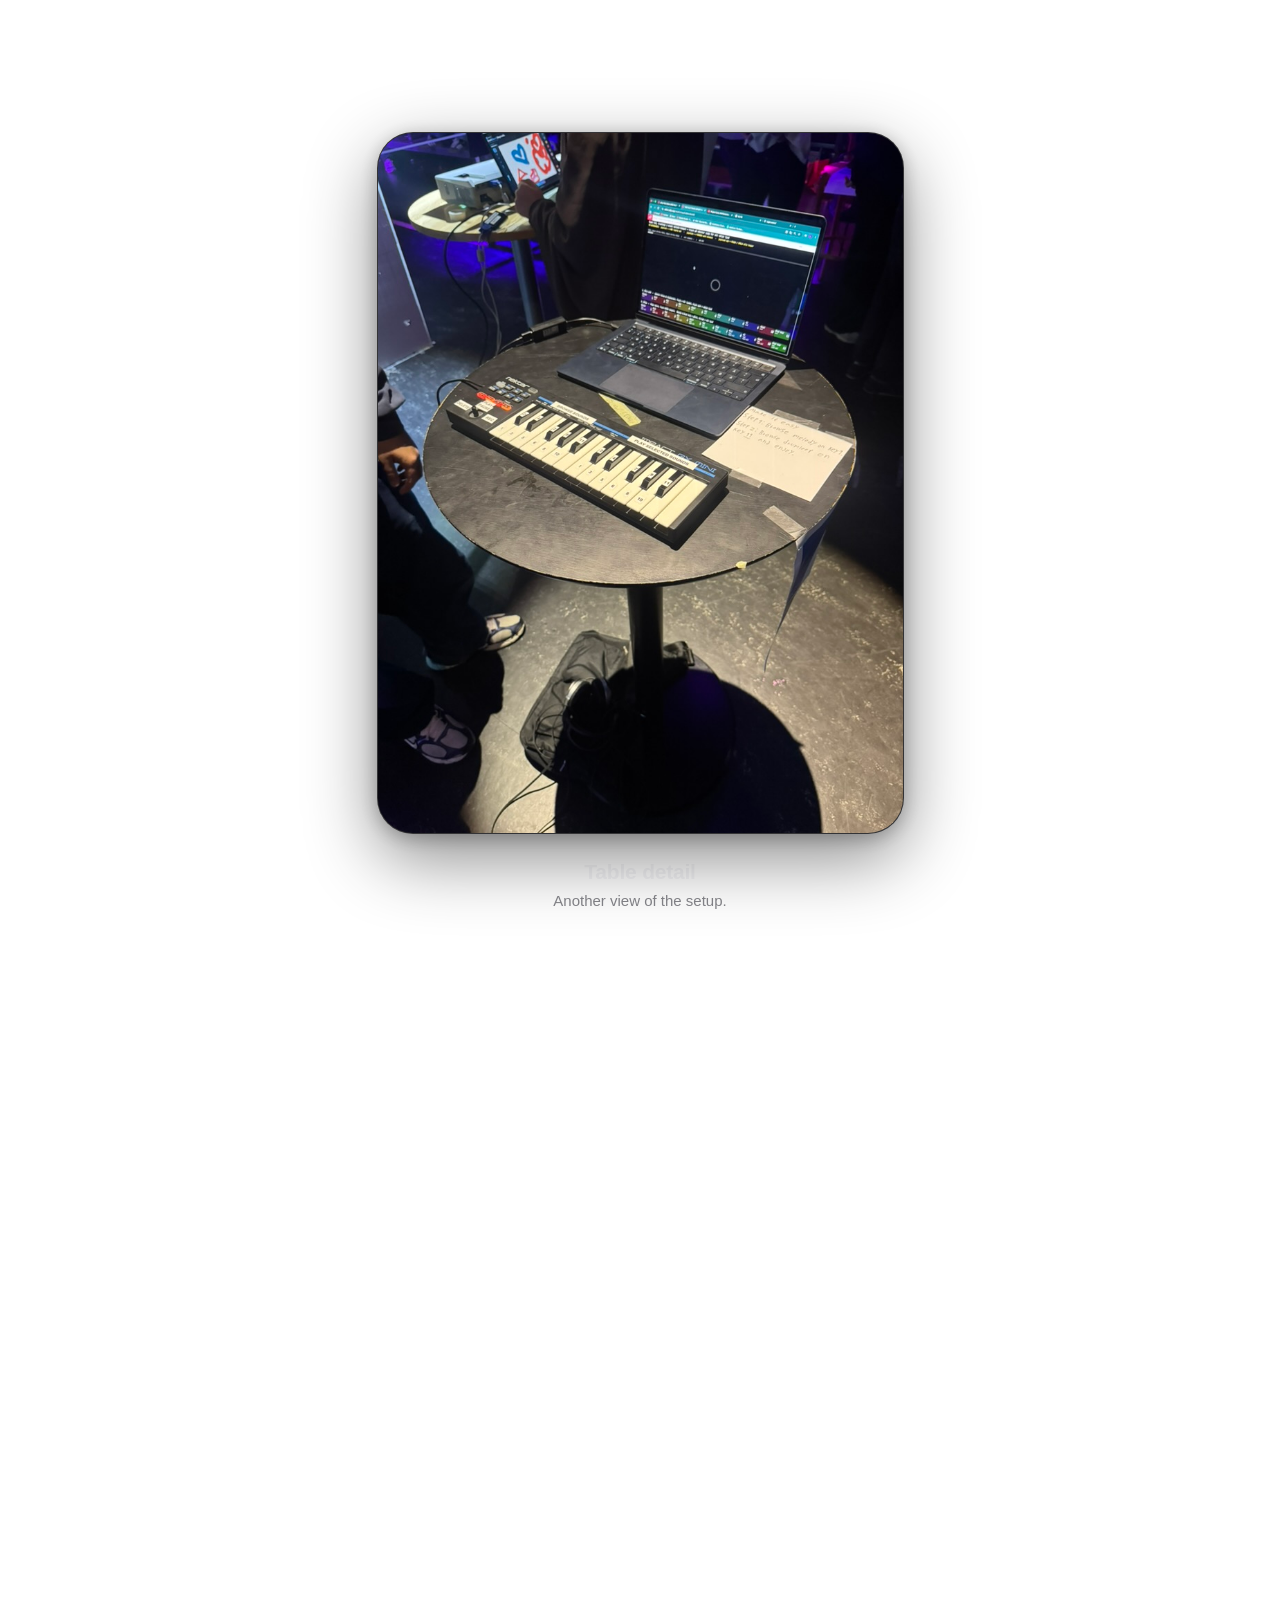
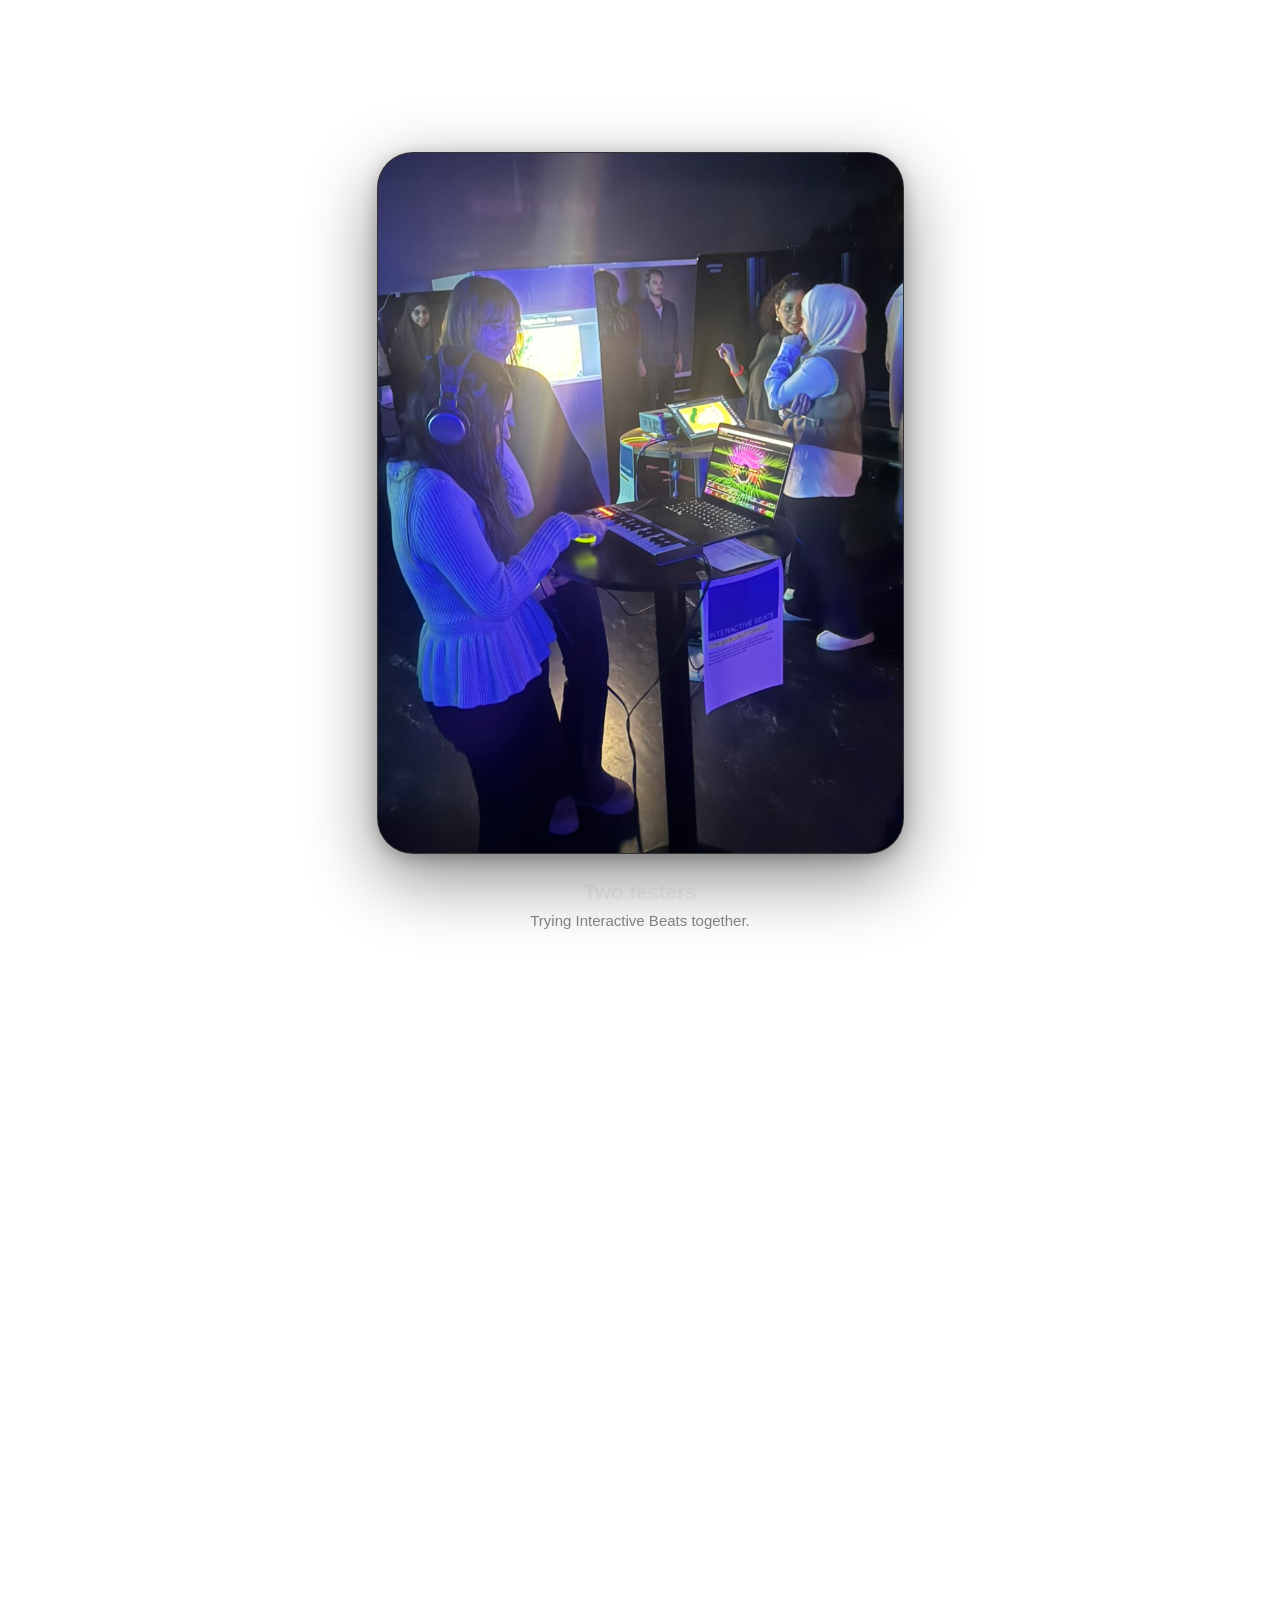
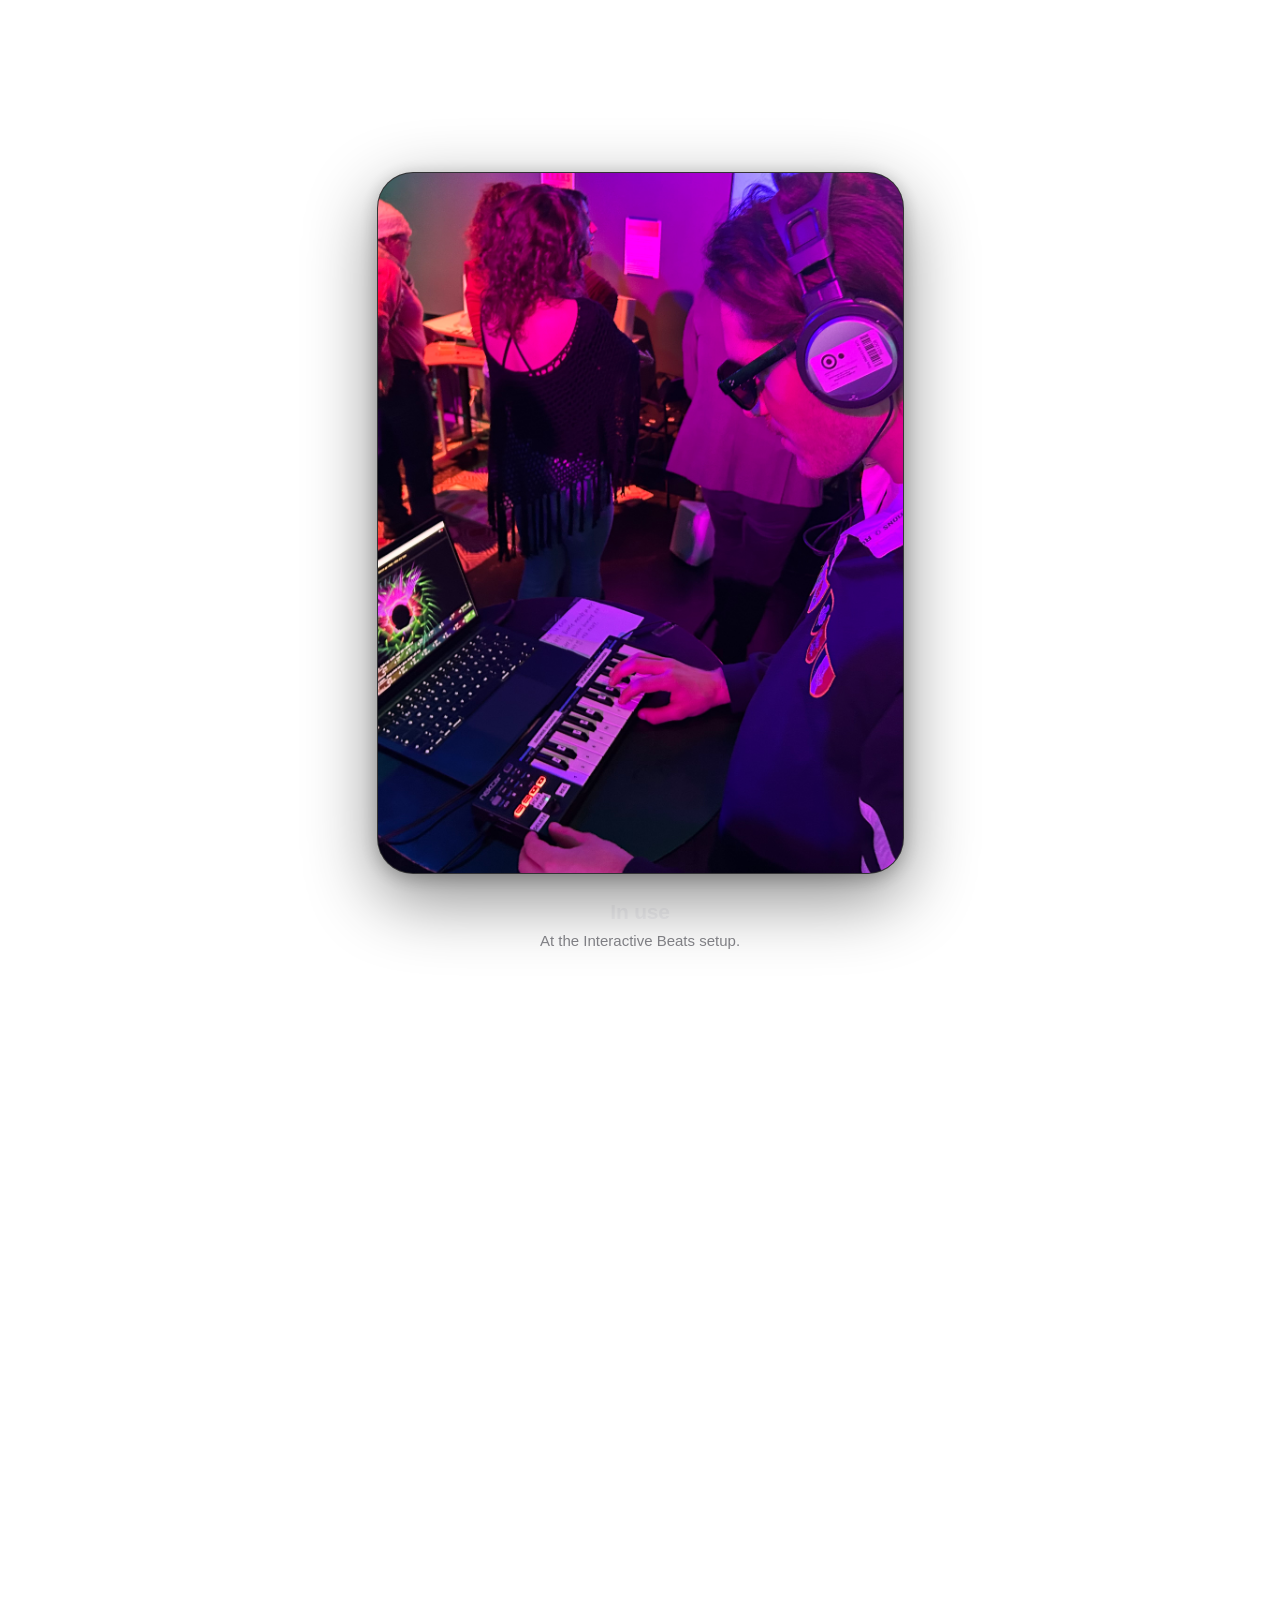
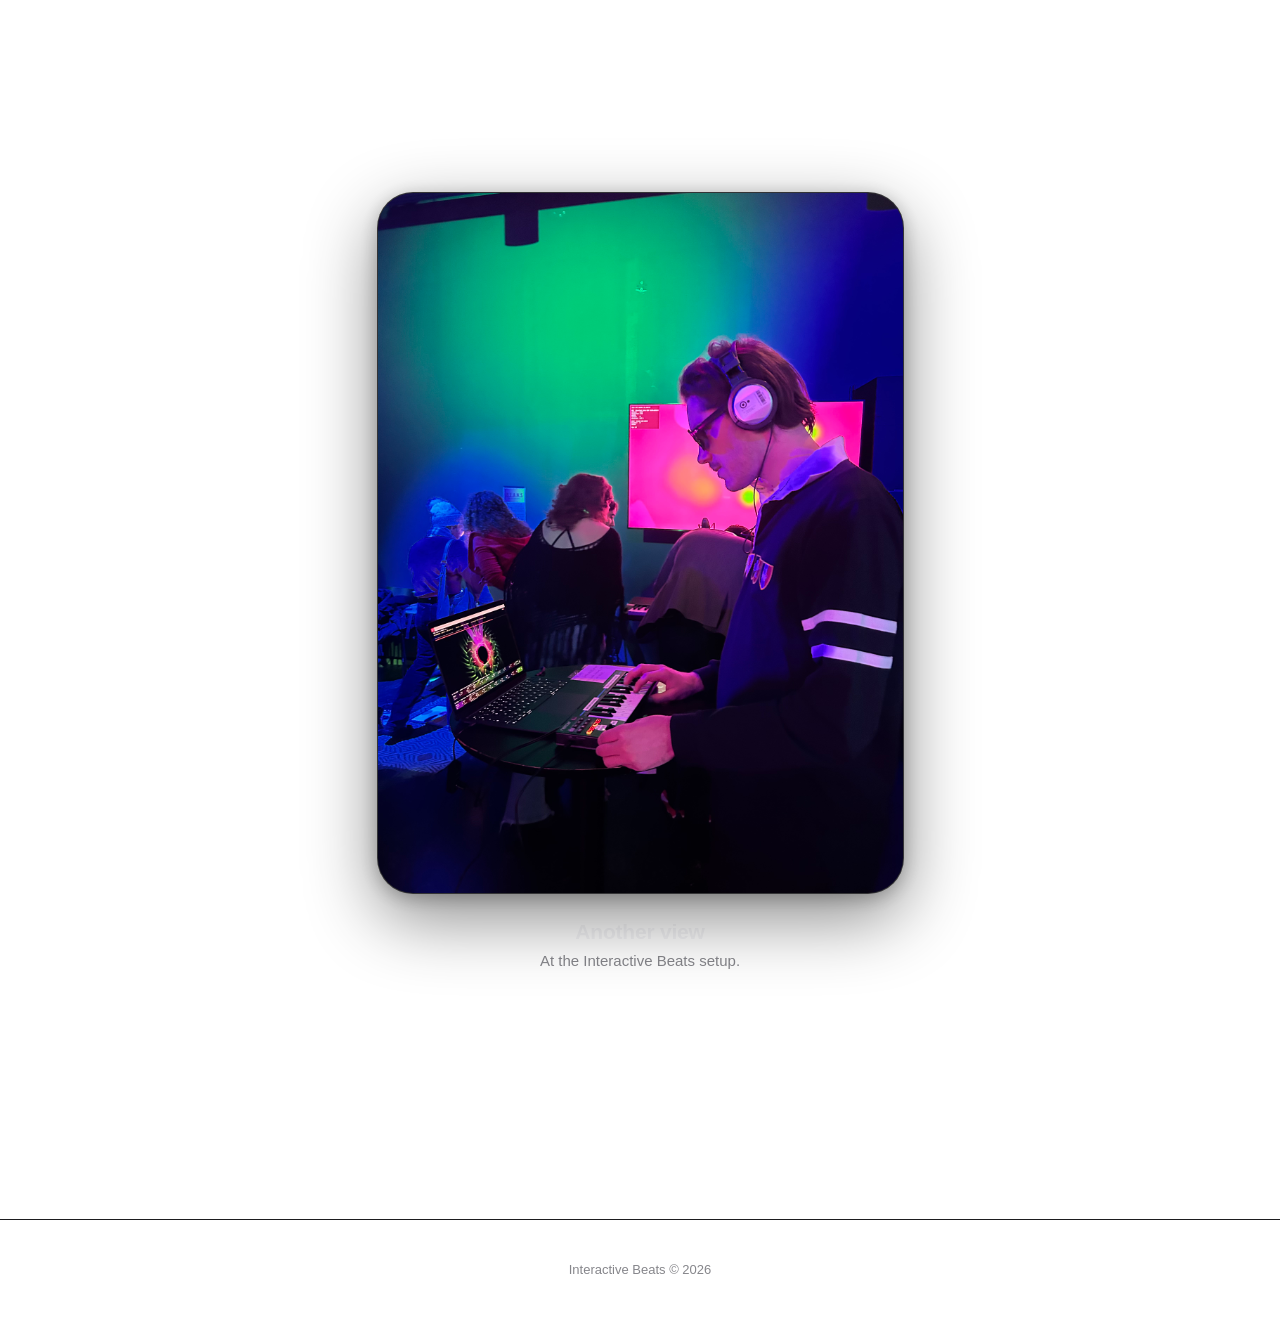
==== commit c57dea27: "Update Index-3.html" ====
--- a/Index-3.html
+++ b/Index-3.html
@@ -216,7 +216,7 @@
     <div class="scene">
         <div class="frame">
             <video class="photo video-photo scroll-play-video" muted playsinline controls preload="metadata" aria-label="Rave example video">
-                <source src="photos/Rave%20exempel%202.mp4" type="video/quicktime">
+                <source src="photos/Rave%20exempel%202.mp4" type="video/mp4">
                 Your browser does not support embedded video.
             </video>
             <div class="caption"><h3>Photo 4</h3><p>Rave example.</p></div>
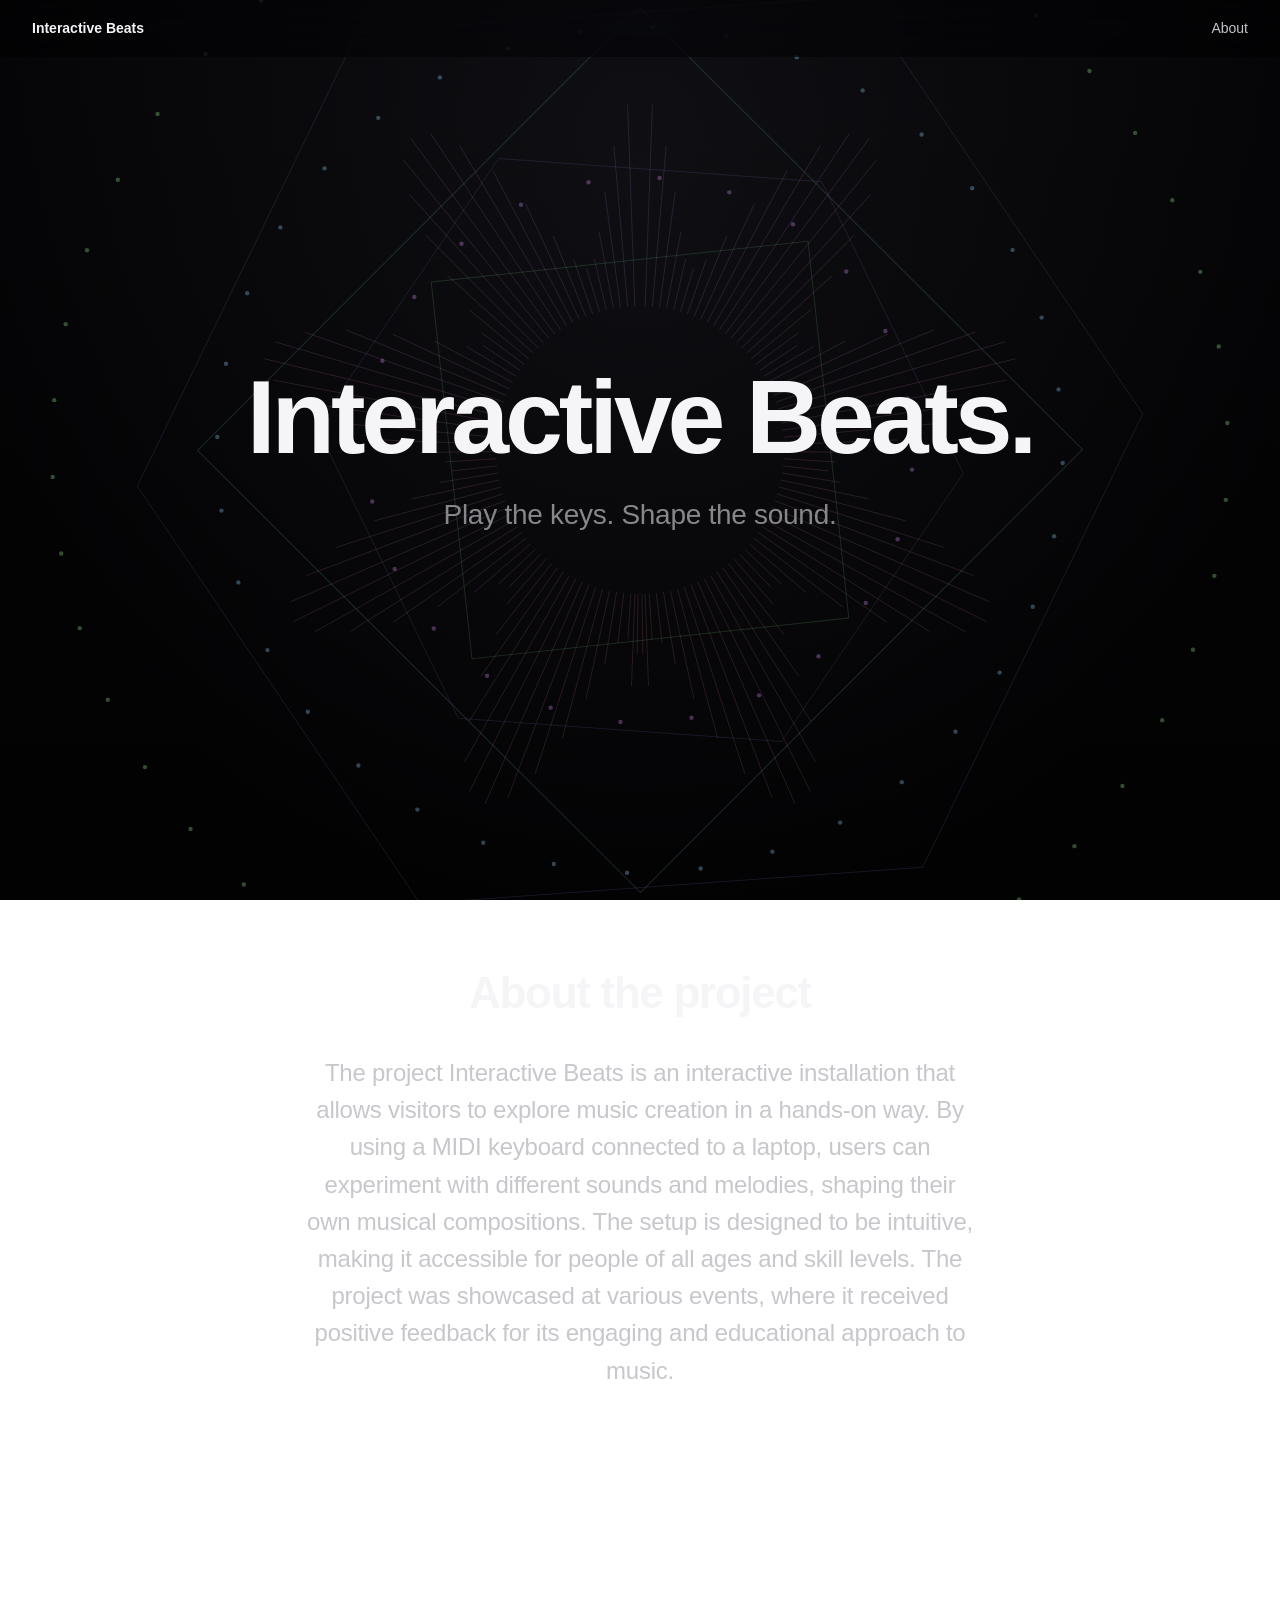
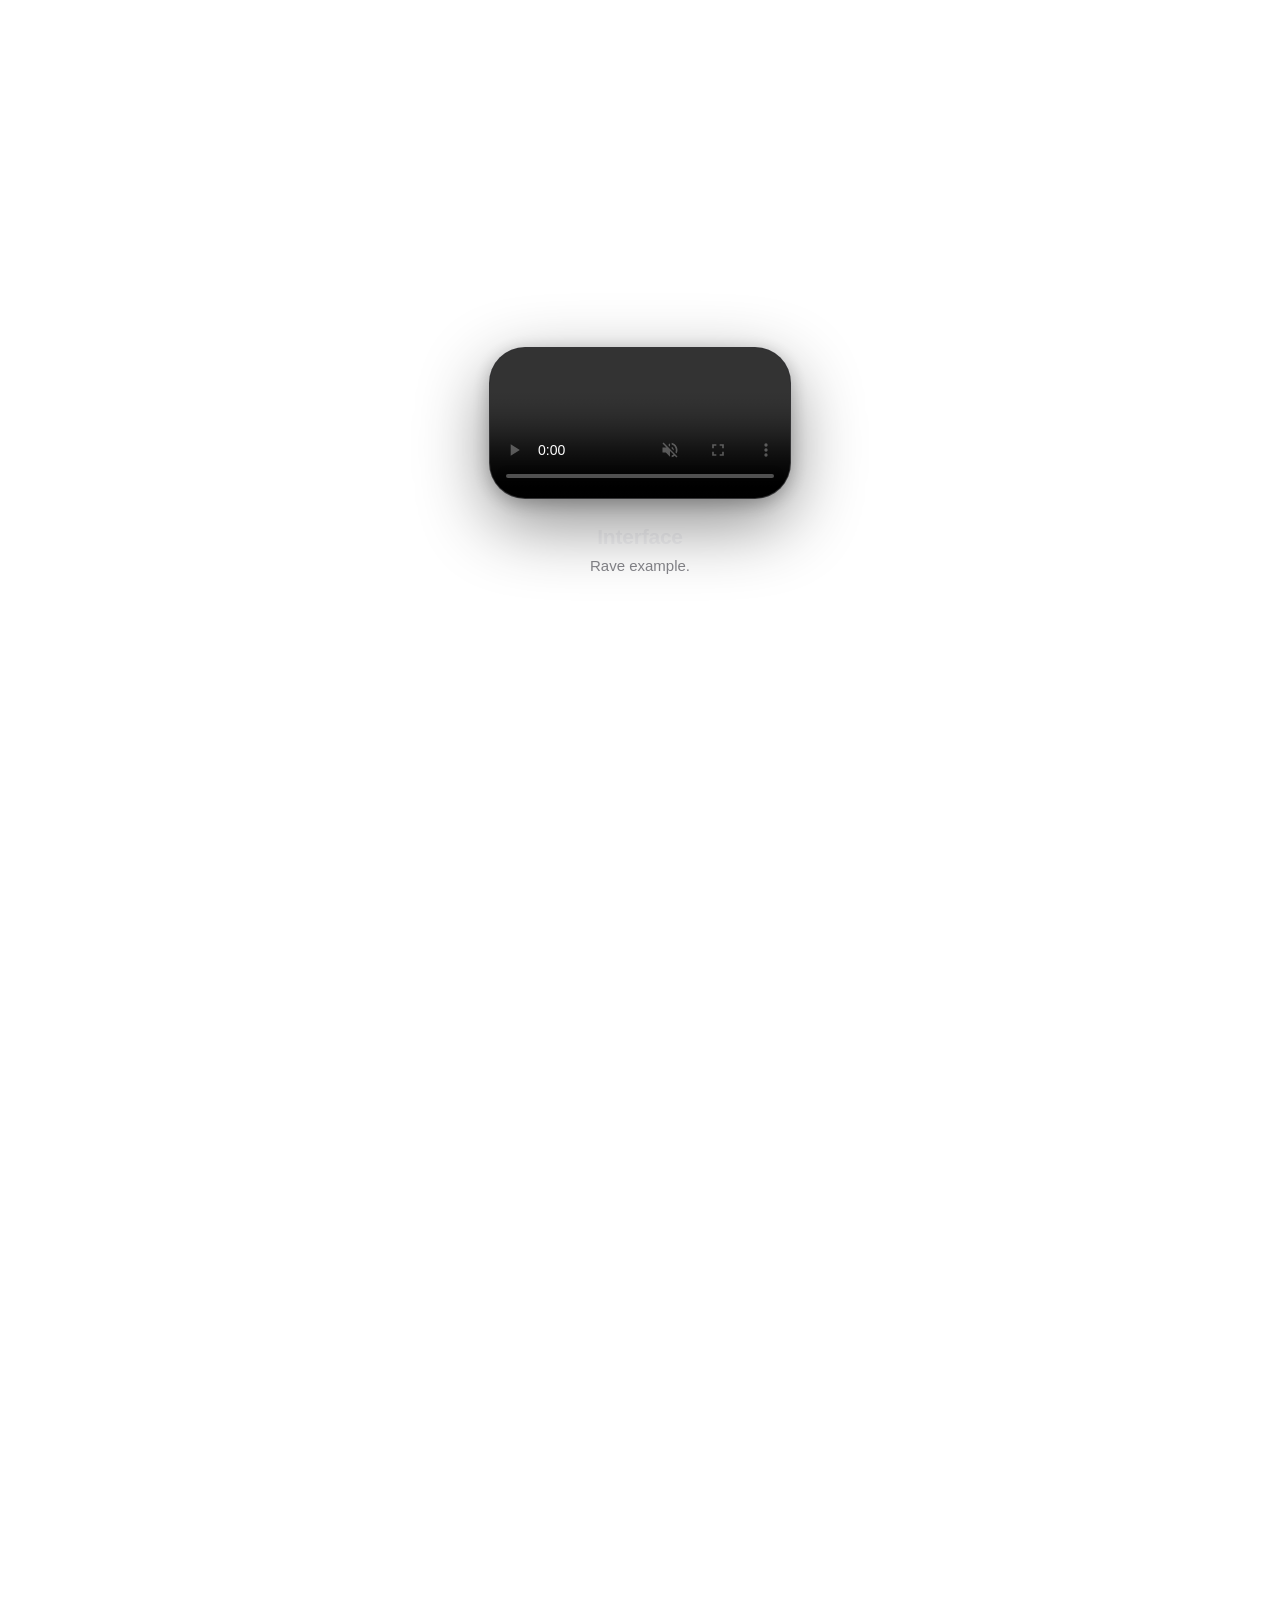
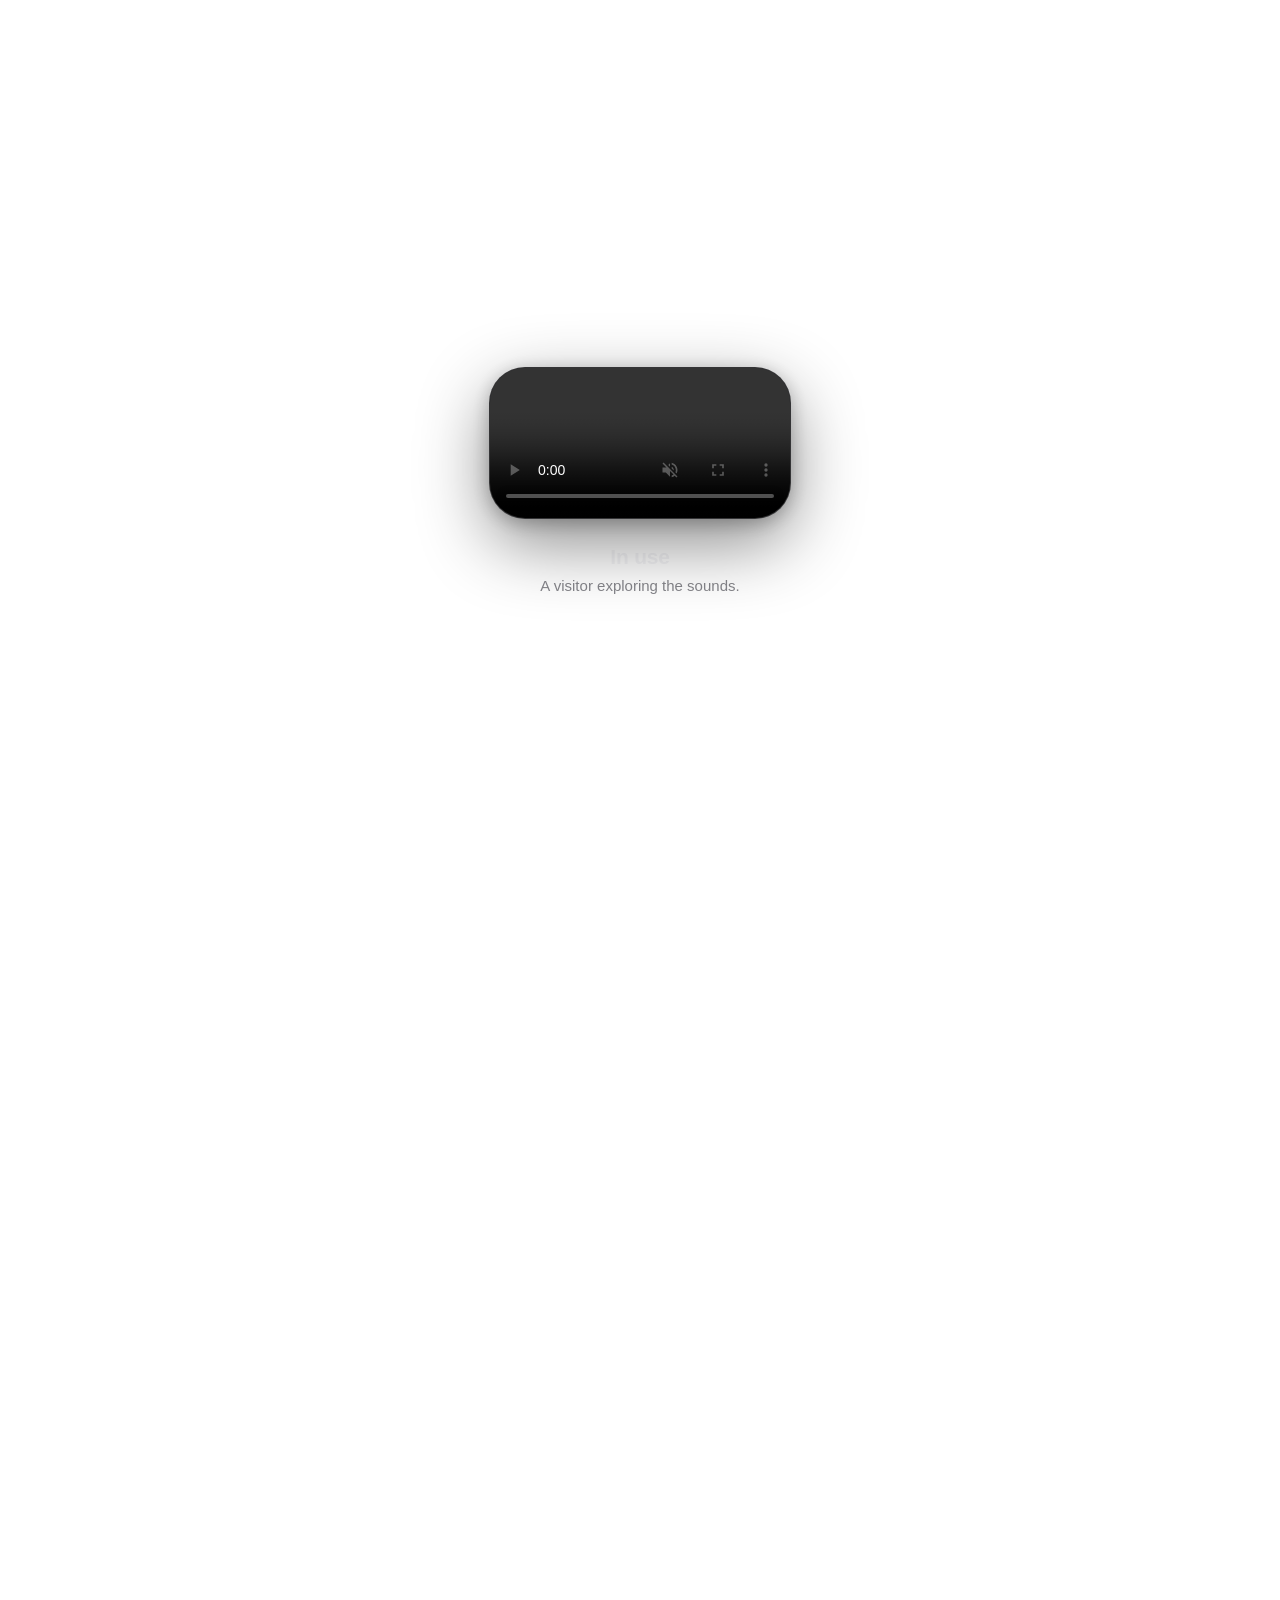
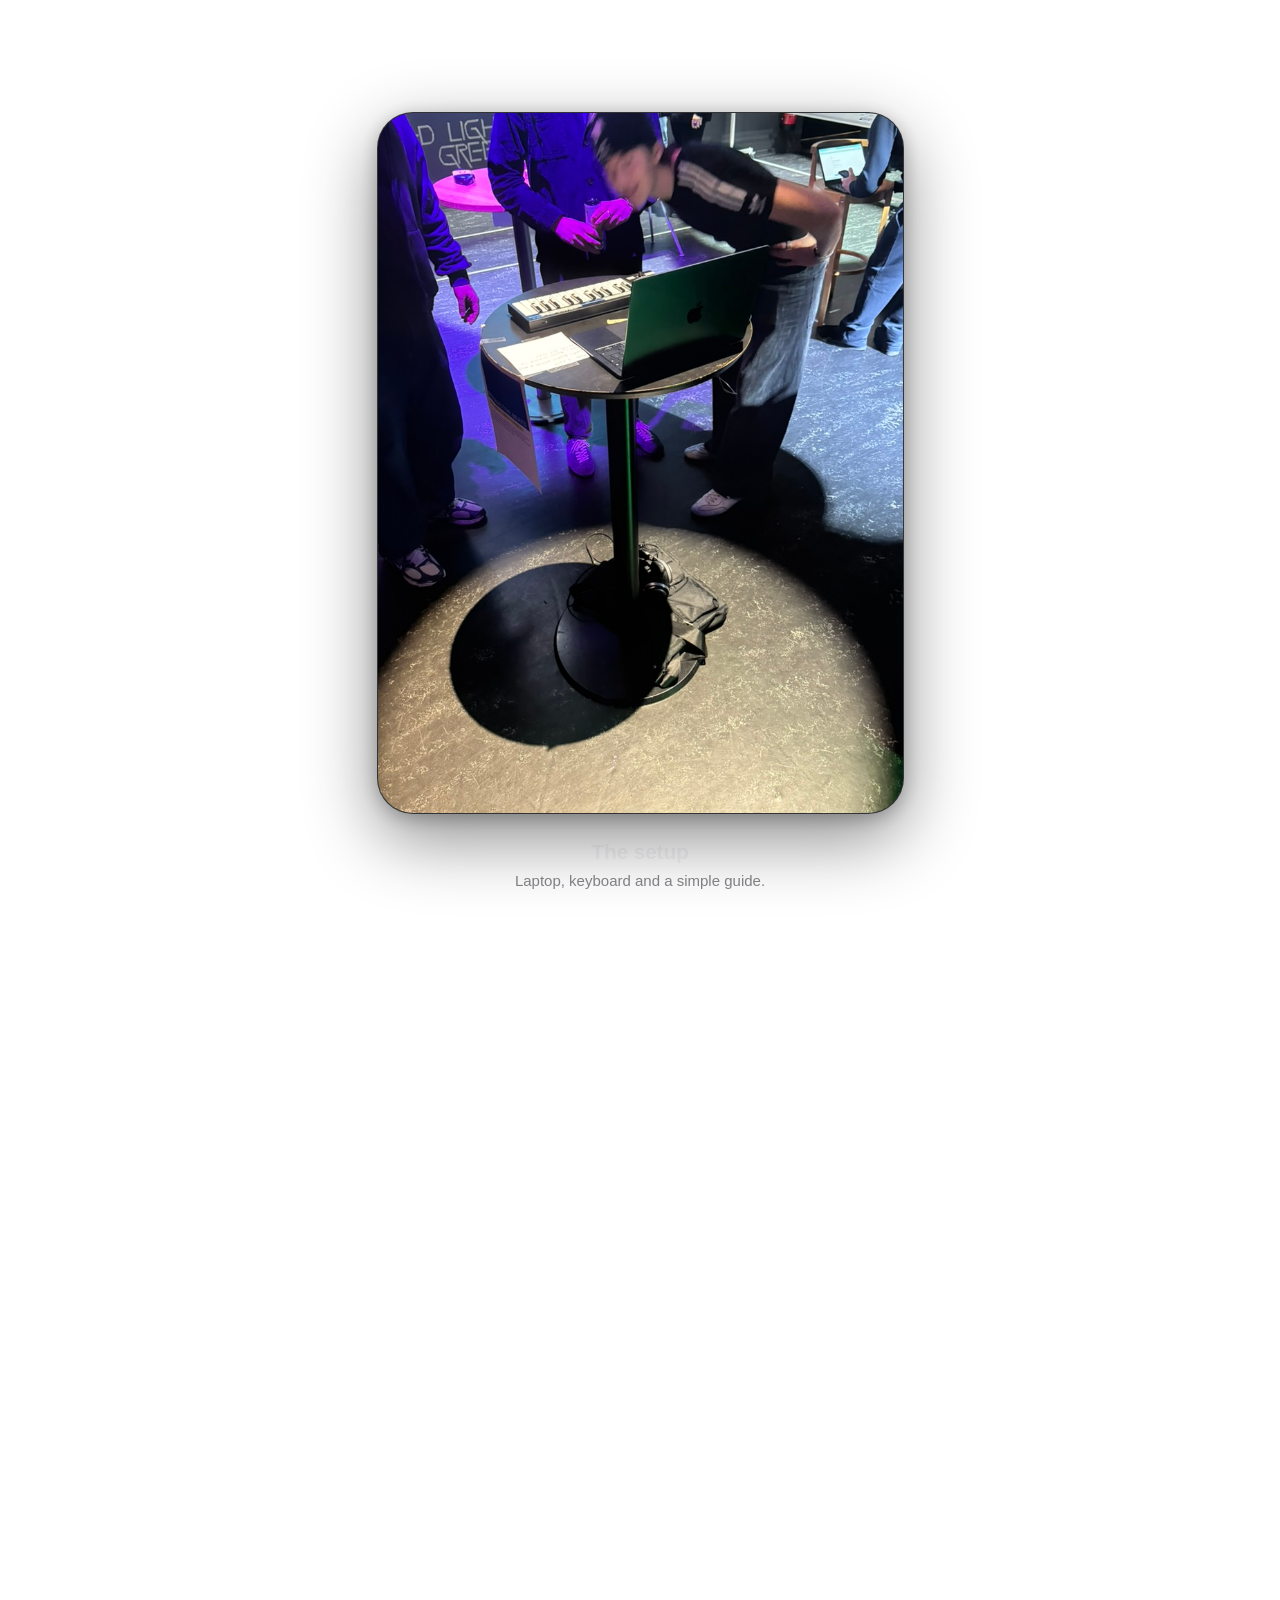
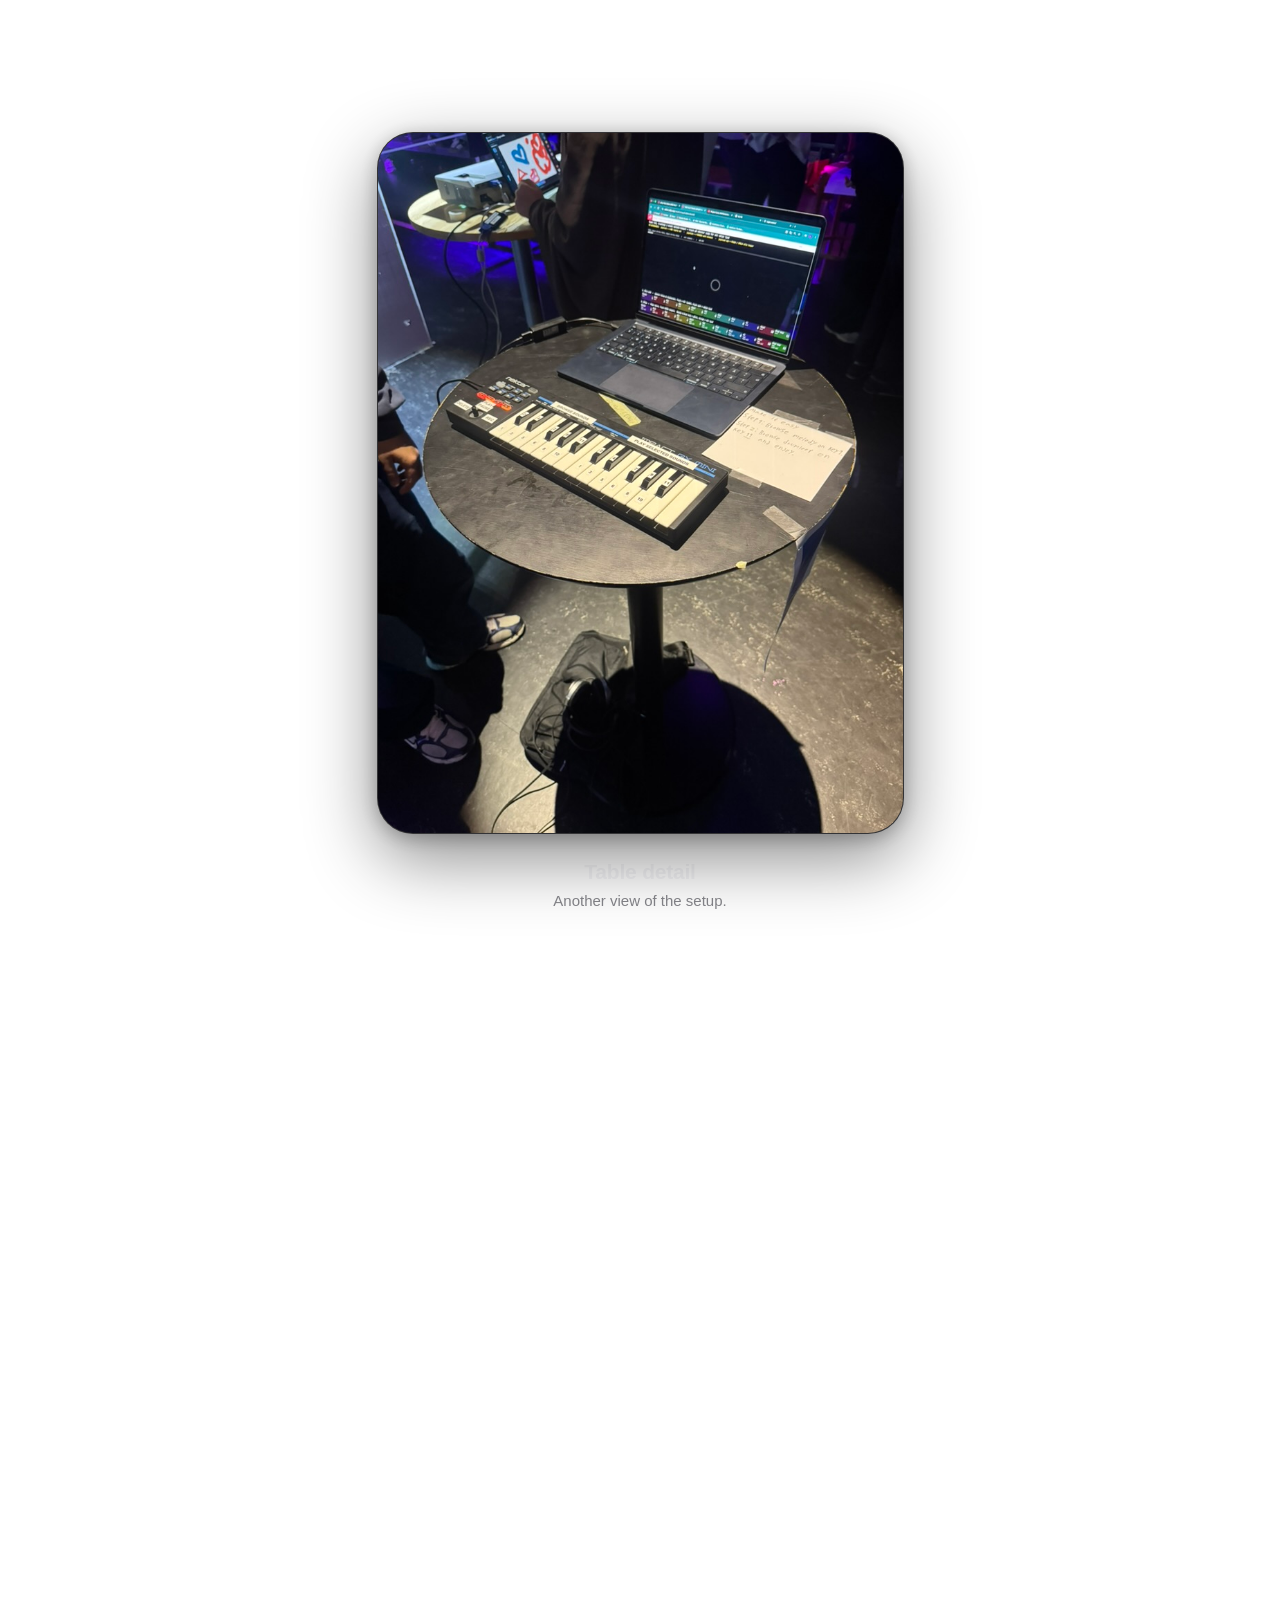
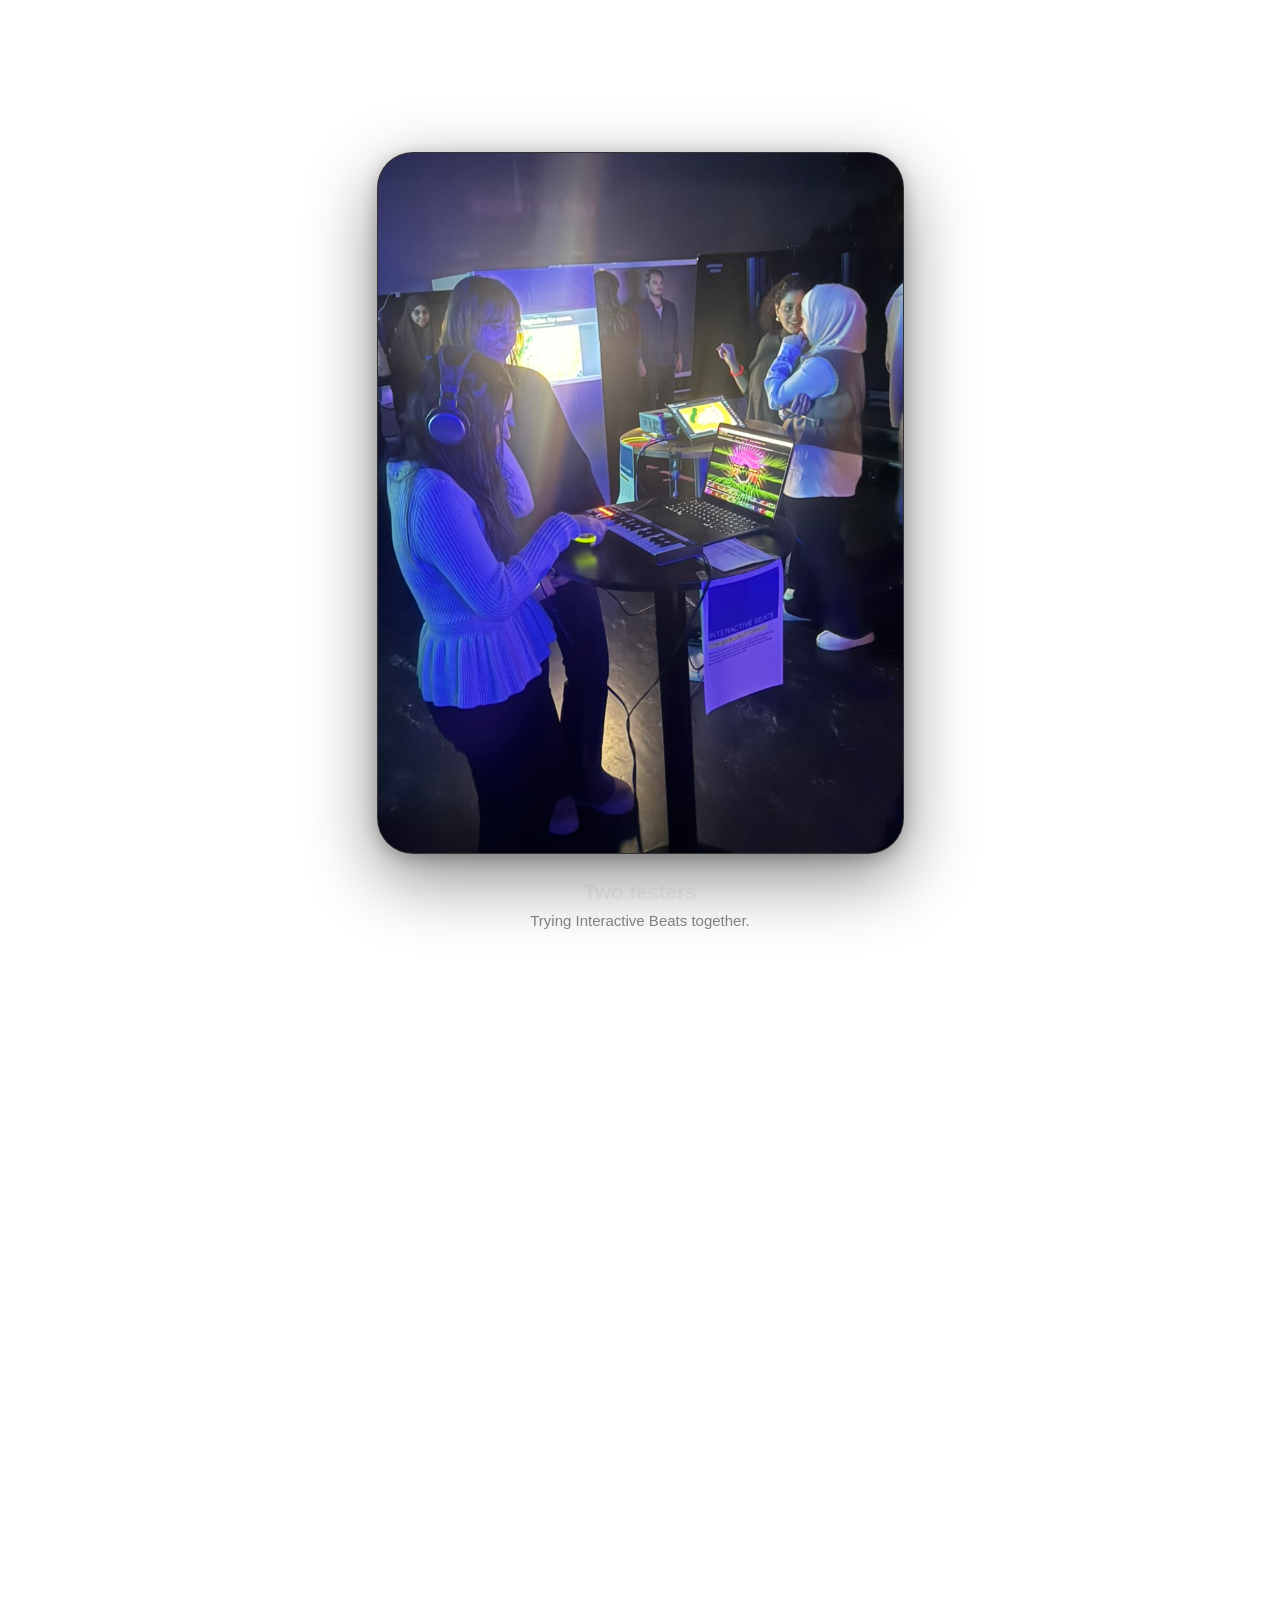
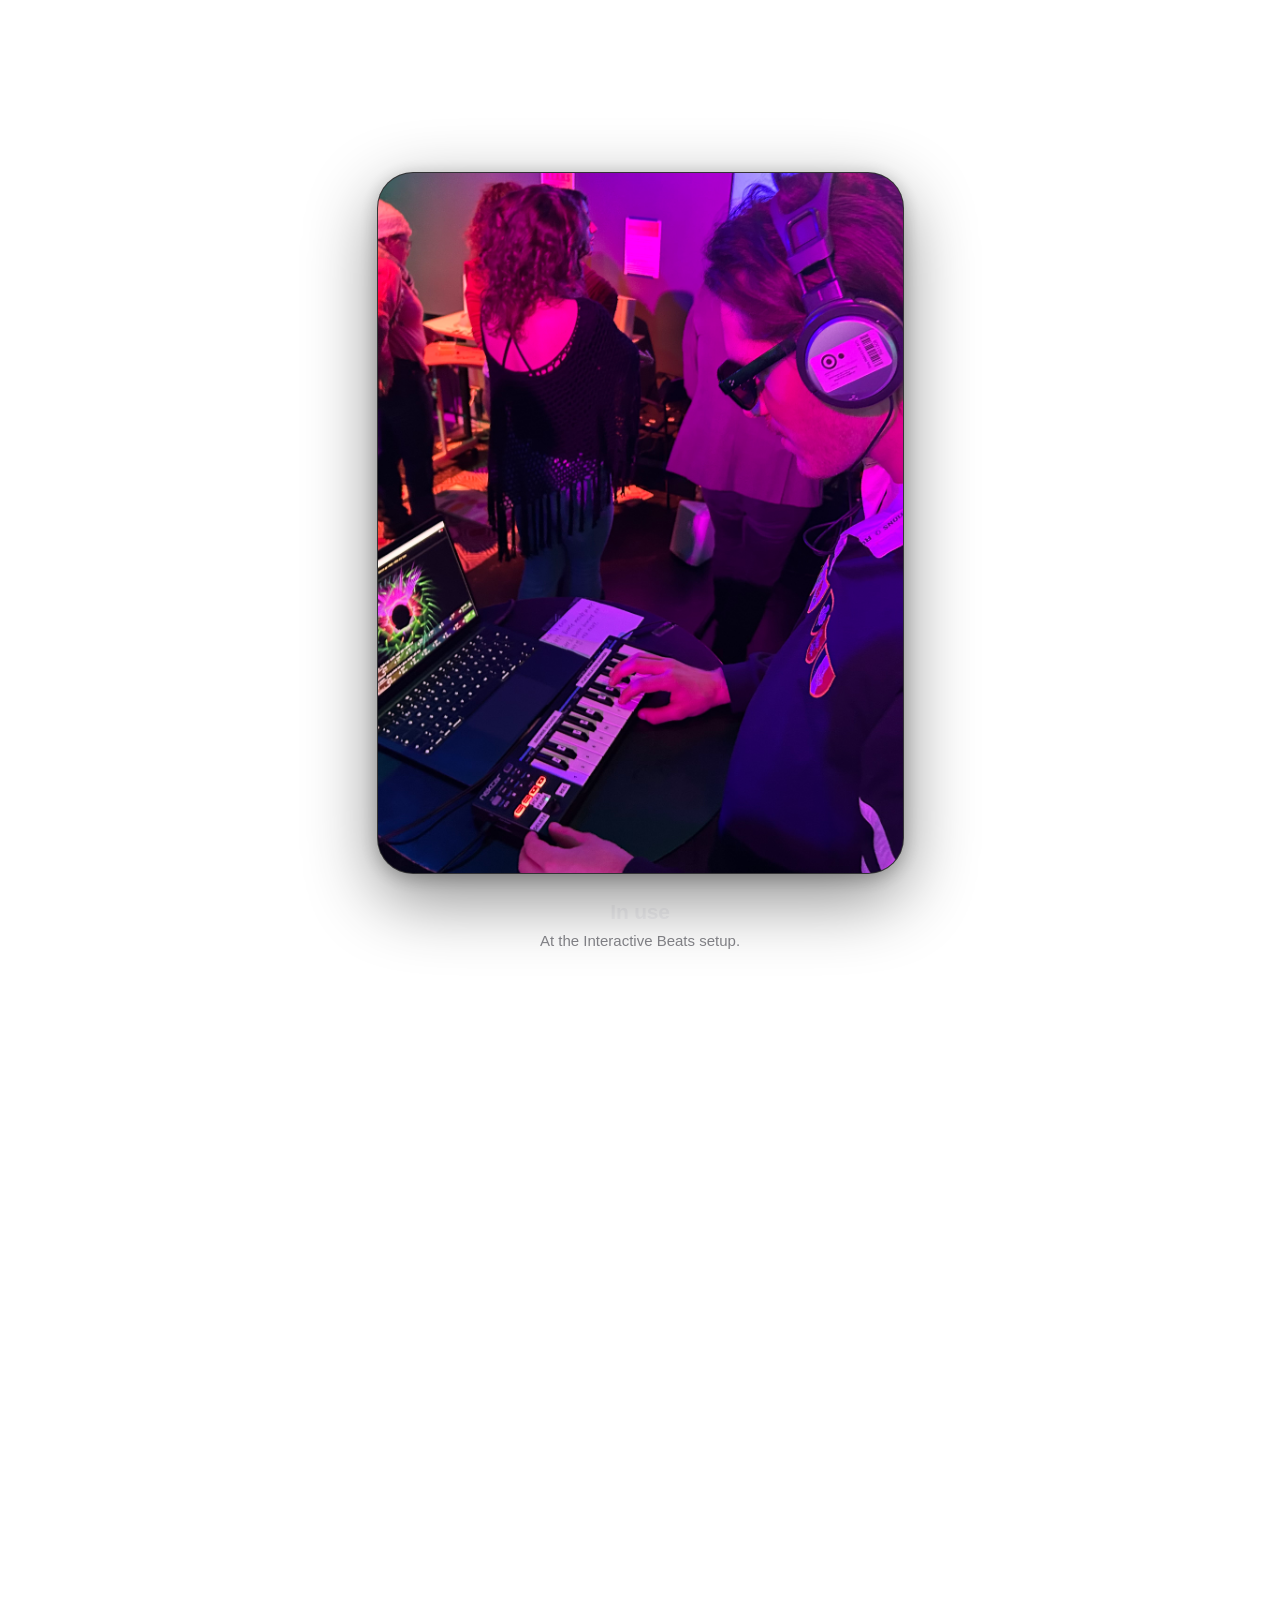
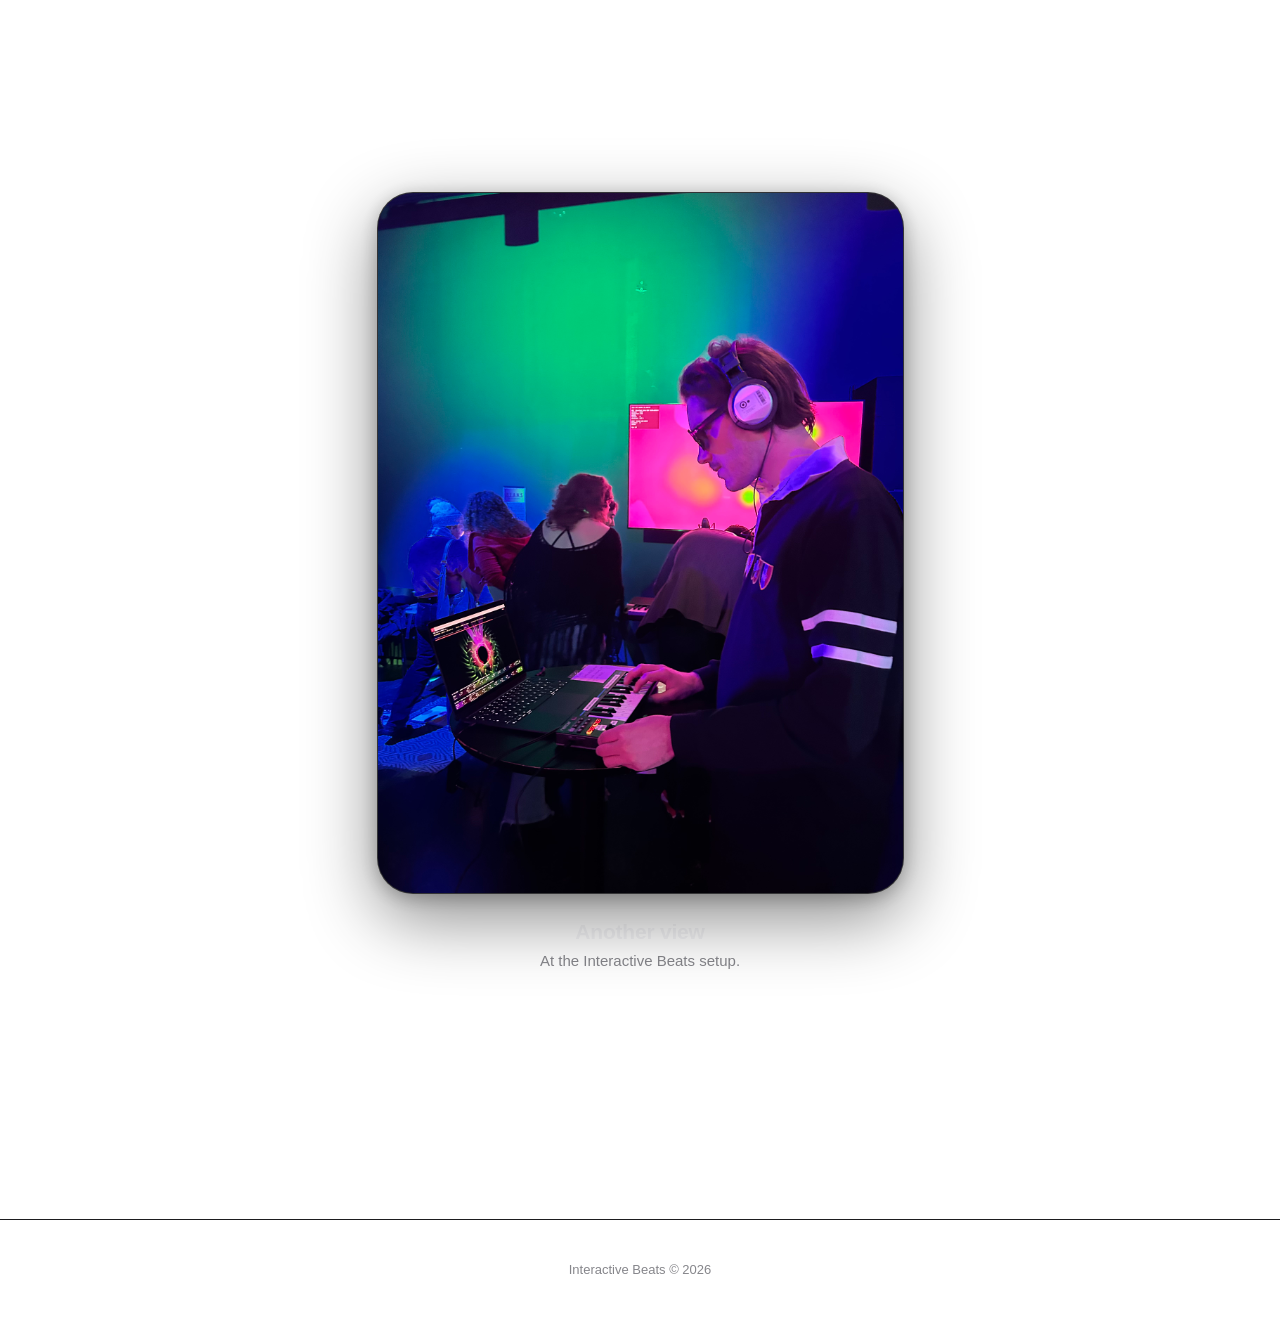
==== commit 8e80f8f8: "Update Index-3.html" ====
--- a/Index-3.html
+++ b/Index-3.html
@@ -219,7 +219,7 @@
                 <source src="photos/Rave%20exempel%202.mp4" type="video/mp4">
                 Your browser does not support embedded video.
             </video>
-            <div class="caption"><h3>Photo 4</h3><p>Rave example.</p></div>
+            <div class="caption"><h3>Interface</h3><p>Rave example.</p></div>
         </div>
     </div>
 
